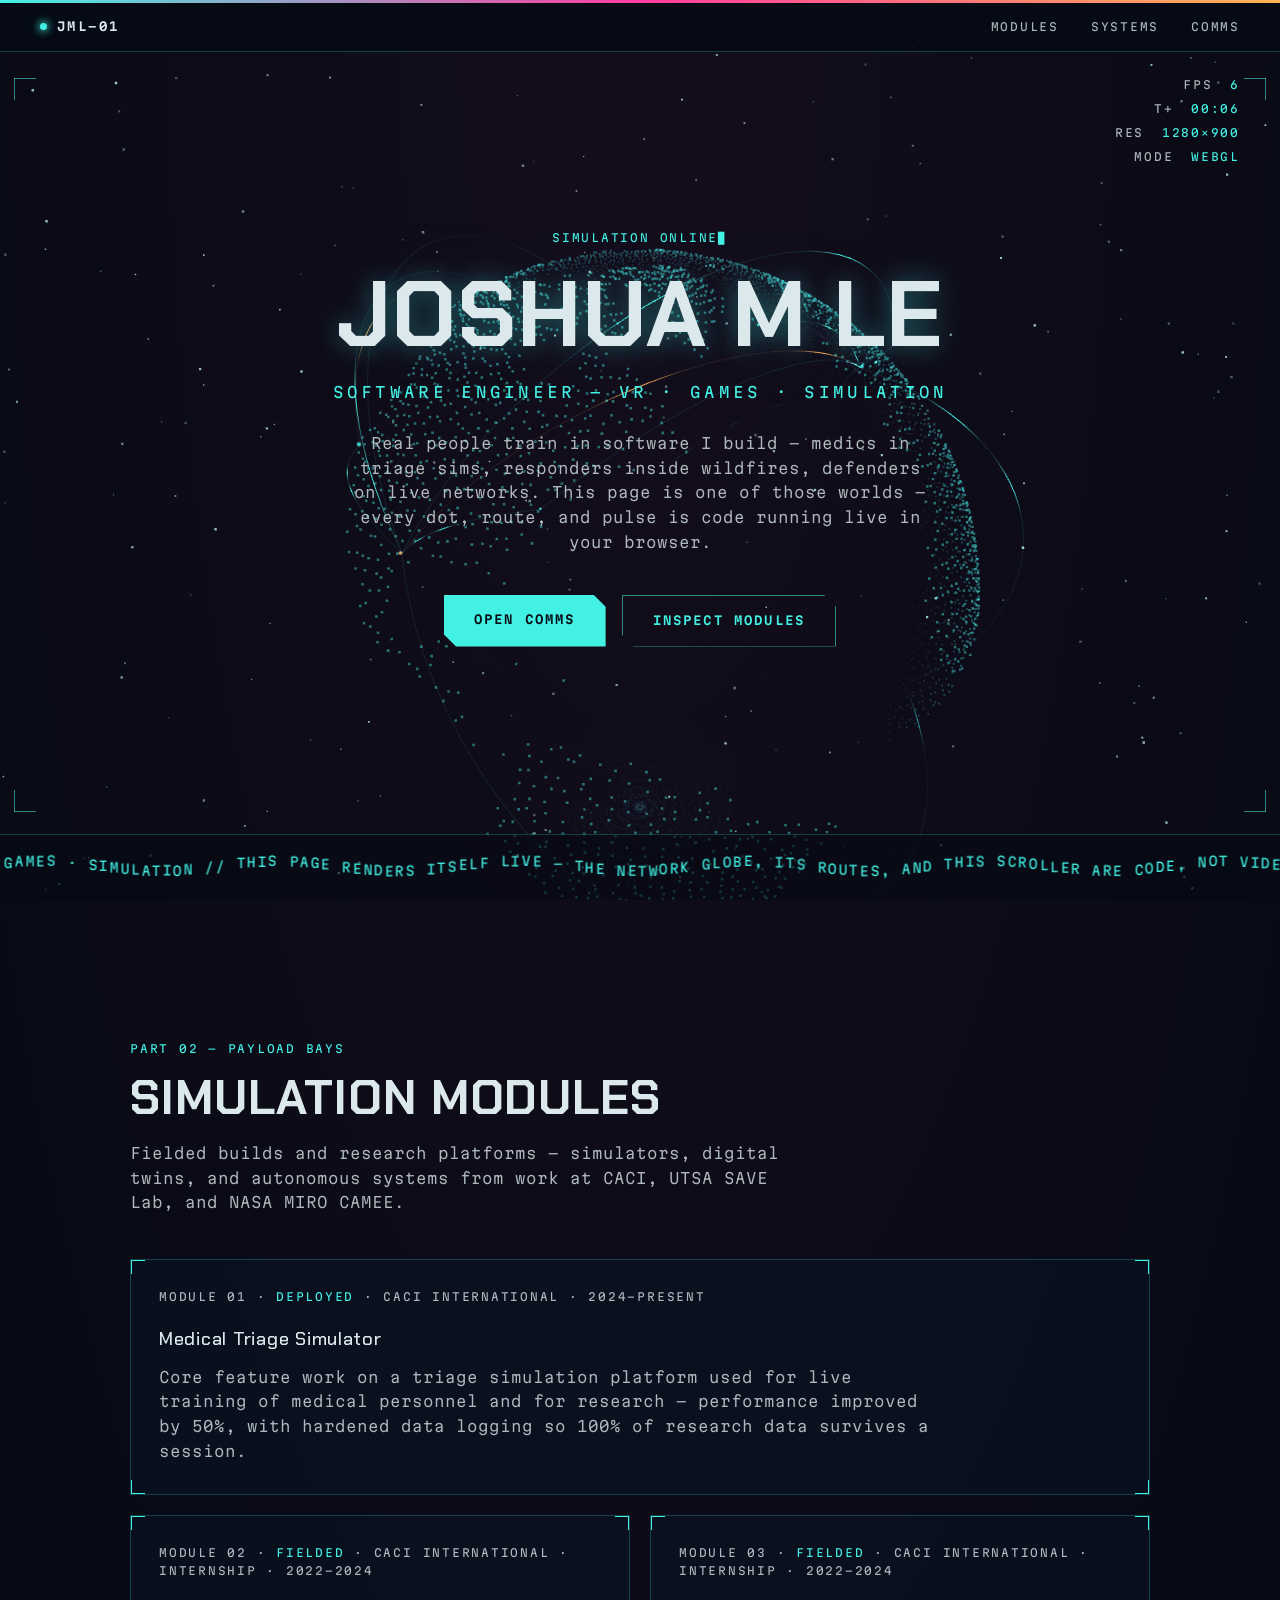
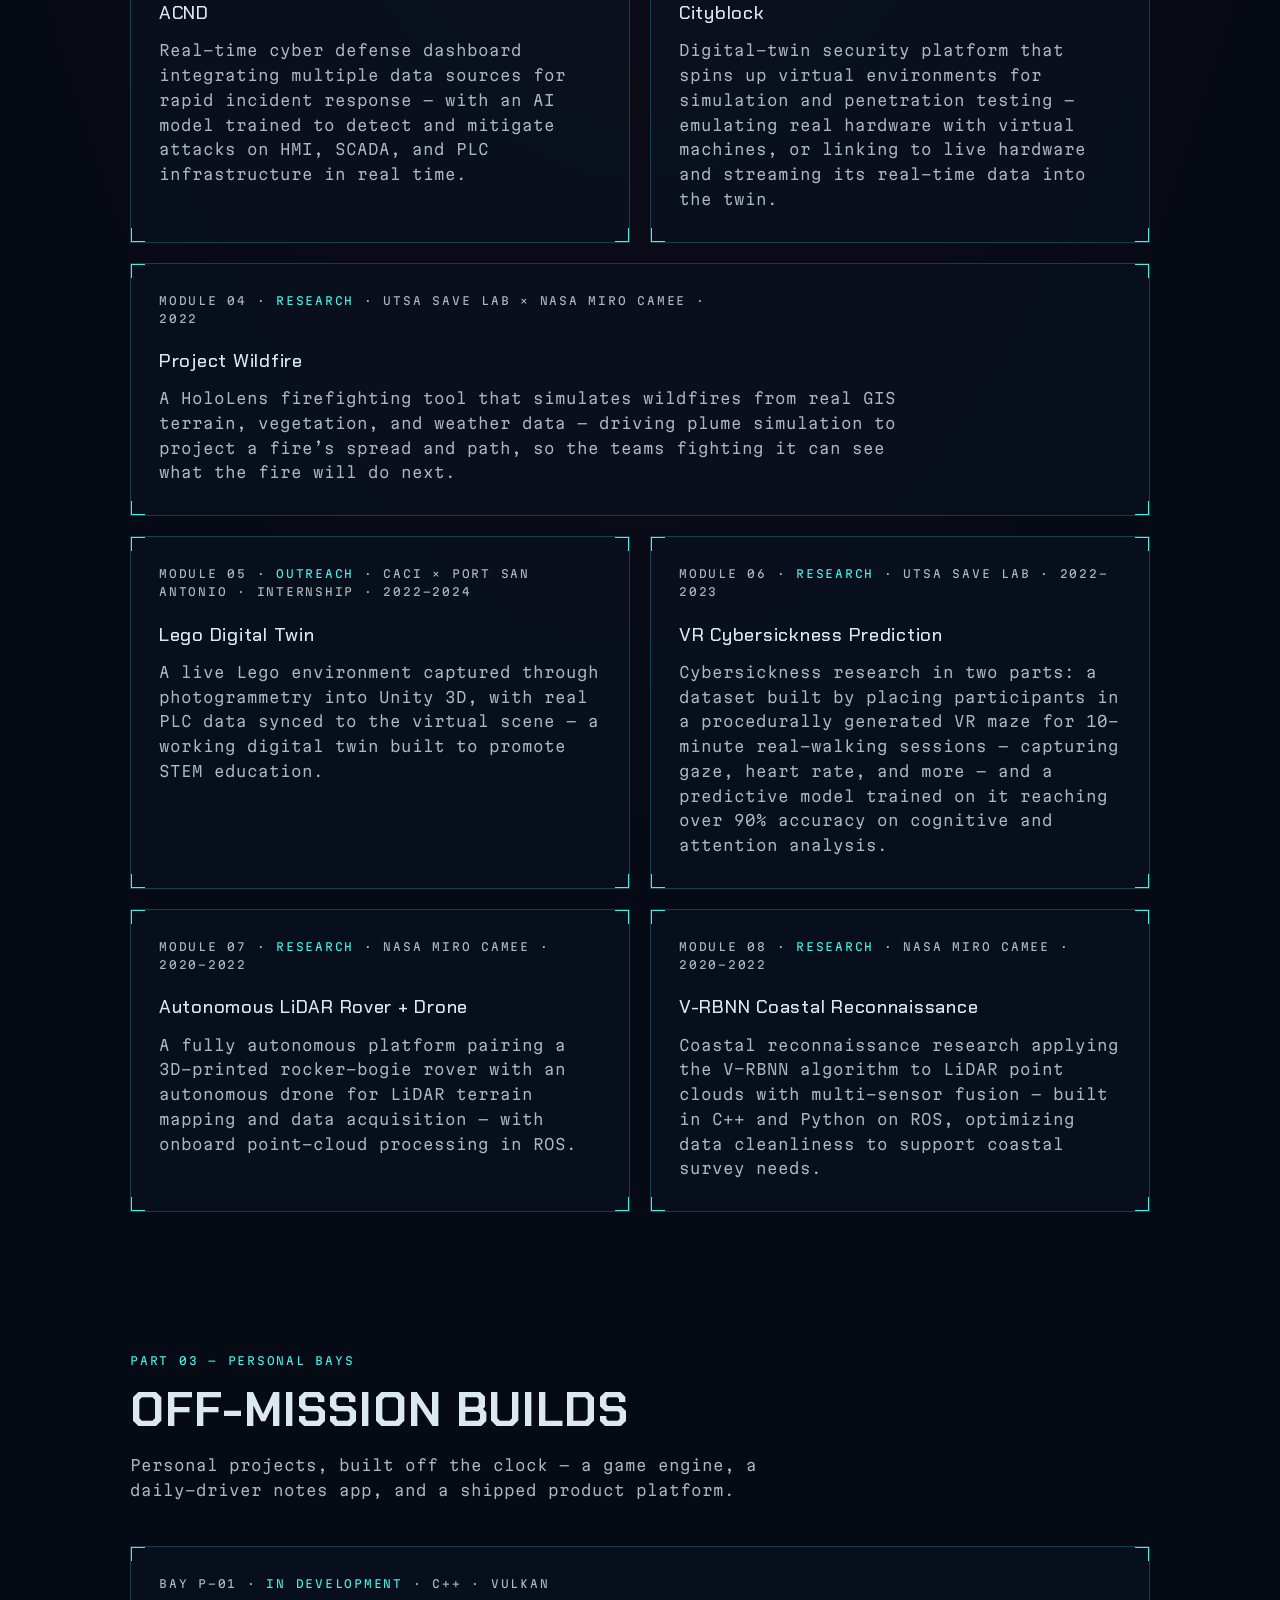
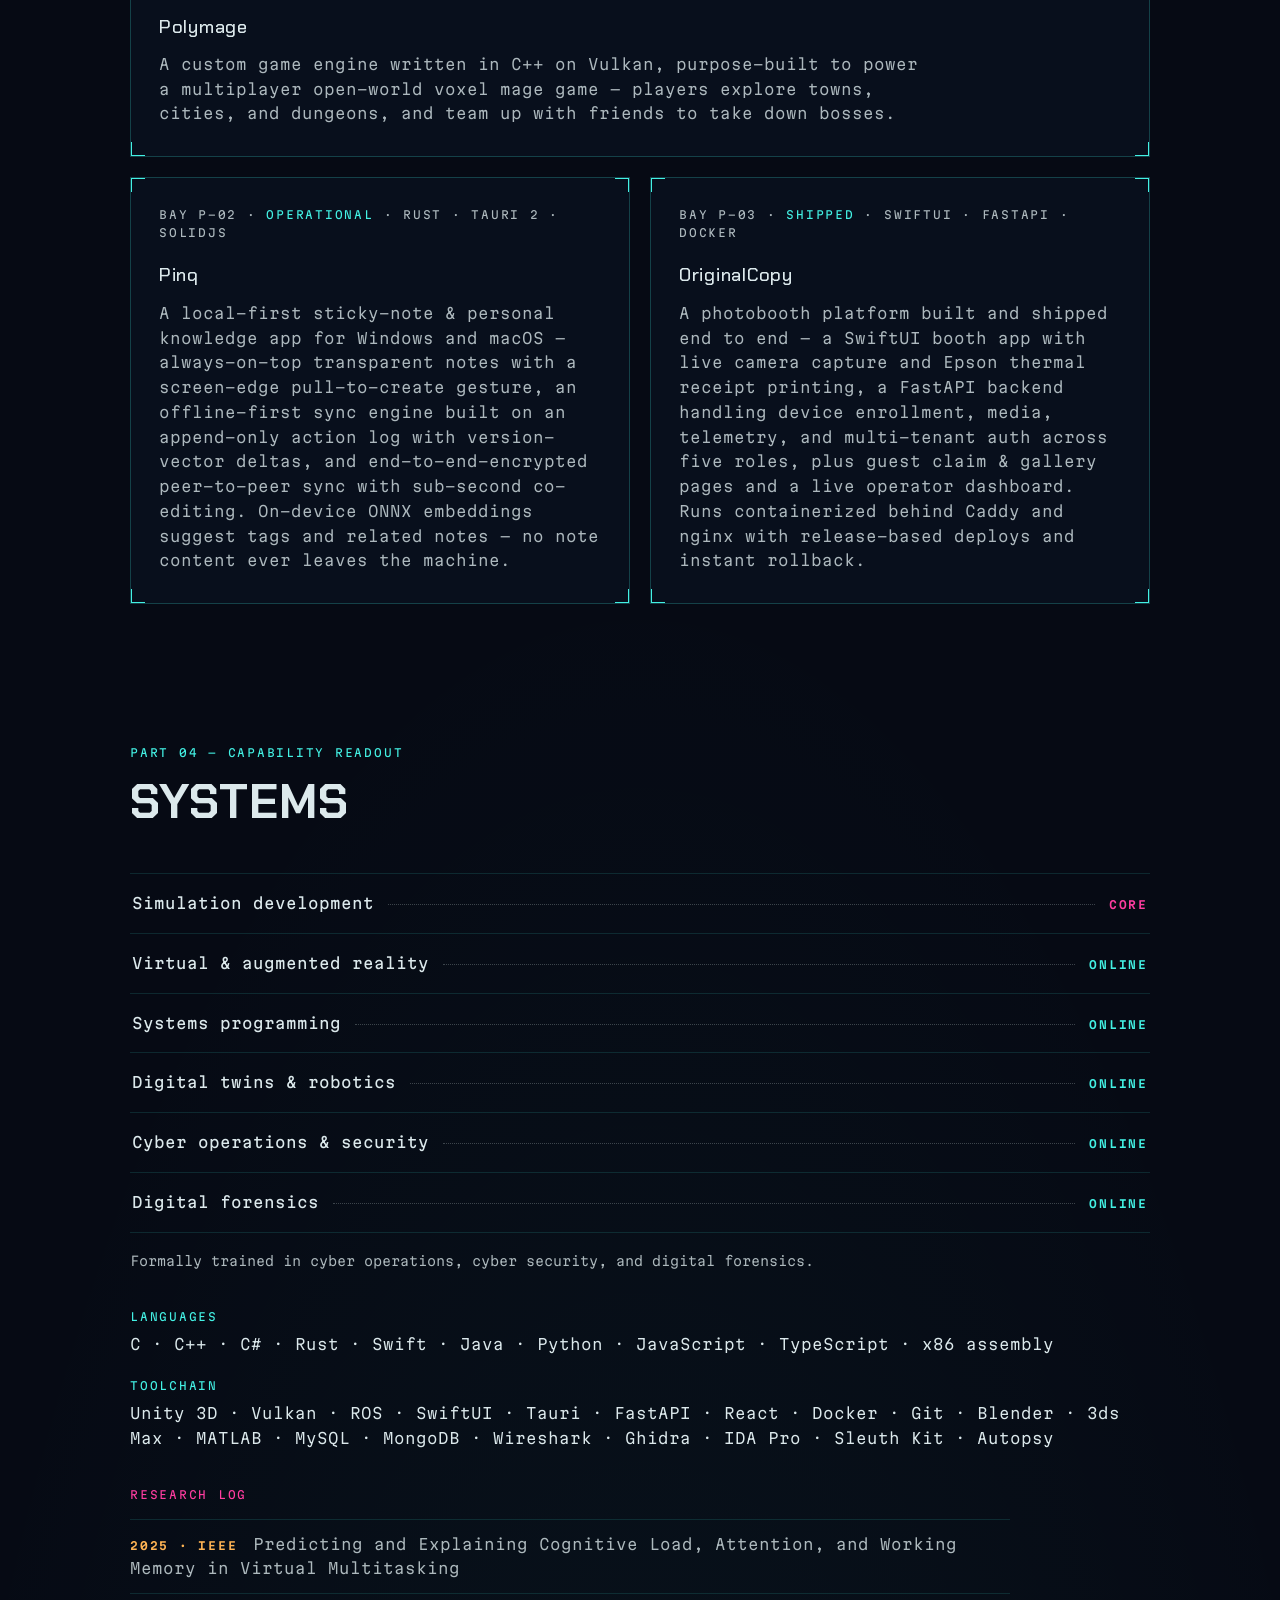
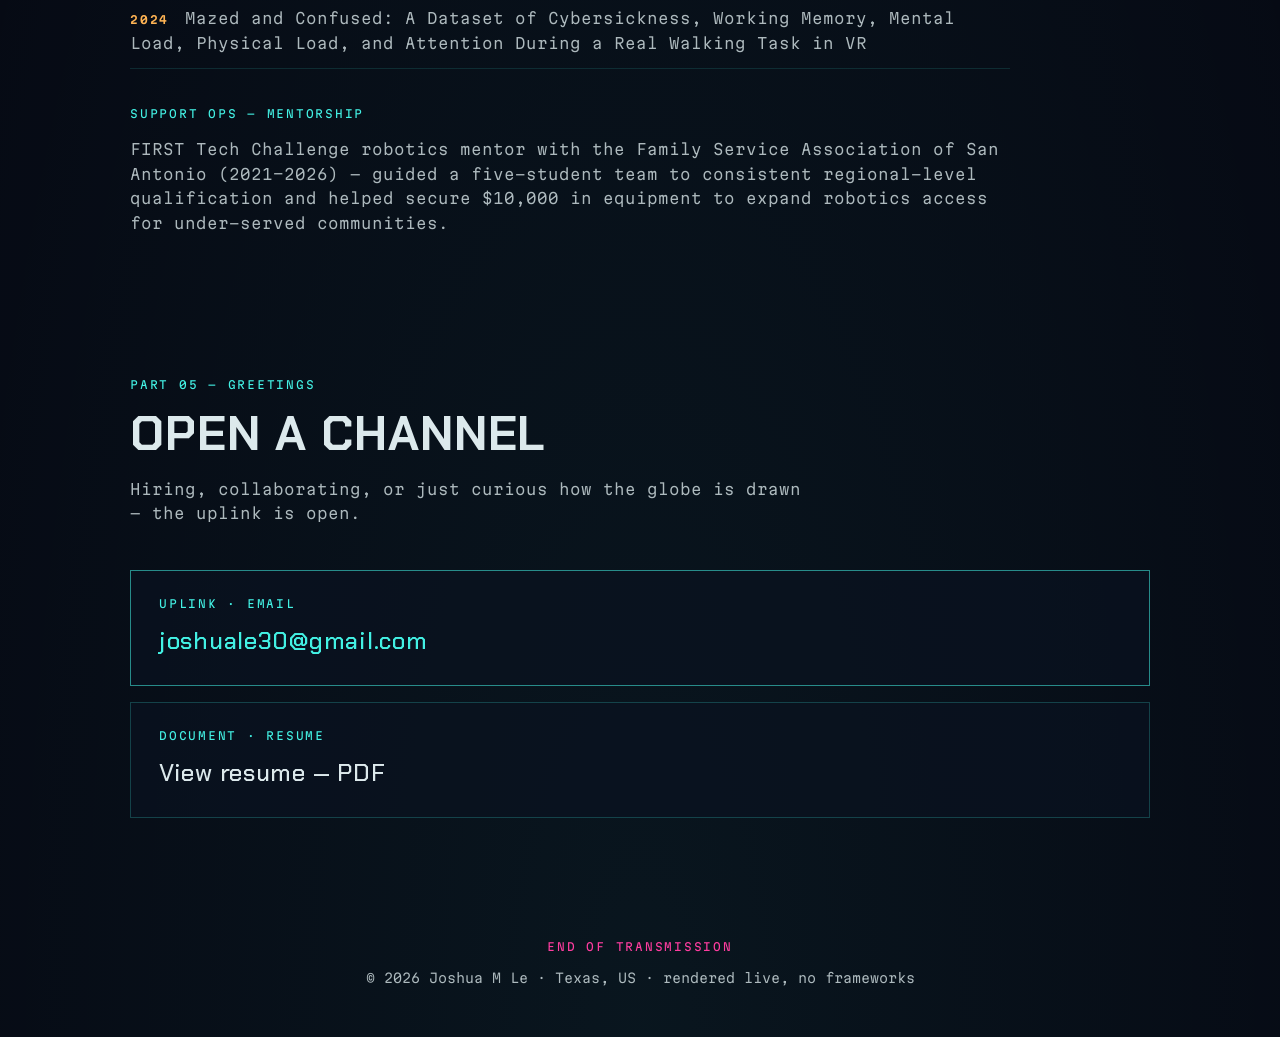
==== index.html @ d4850a6a "Swap in resume with site URL; rename to Joshua_M_Le_Resume.pdf" ====
<!doctype html>
<!--
DIRECTION CONTRACT
THESIS: The portfolio IS a running simulation — the page proves real-time skill by
generating everything live; it refuses the static hero-and-cards resume page.
OWN-WORLD: Void-navy ground lit by coolant cyan, telemetry amber, and rare signal
magenta; HUD corner brackets and hairline rules; Chakra Petch display over Martian
Mono console text; every visual rendered live in-browser.
STORY: A recruiter watches the console boot, reads name and role in seconds,
inspects module bays and system capabilities, then opens comms.
FIRST VIEWPORT: Full-bleed rotating dot-matrix Earth (real Natural Earth land
data) with animated packet routes arcing between world hubs, Texas as the amber
home node; name centered, role line beneath, OPEN COMMS primary action; live
telemetry top-right; sine-wave scroller ribbon at the bottom; SKIP visible
throughout boot.
FORM: Demoscene crack intro in a research register — grounded candidate 6, fused
with the generated-screening staging (authored, time-based, skippable); seed key
c2428c5b.
-->
<html lang="en">
<head>
<meta charset="utf-8">
<meta name="viewport" content="width=device-width, initial-scale=1">
<title>Joshua M Le — Software Engineer · VR, Games &amp; Simulation</title>
<meta name="description" content="Joshua M Le — software engineer building real-time worlds: virtual reality, games, and simulation. This page renders itself live in your browser.">
<link rel="icon" href="data:image/svg+xml,%3Csvg xmlns='http://www.w3.org/2000/svg' viewBox='0 0 32 32'%3E%3Cpath fill='none' stroke='%2343F1E4' stroke-width='3' d='M11 4H4v7M21 4h7v7M11 28H4v-7M21 28h7v-7'/%3E%3Ccircle cx='16' cy='16' r='4' fill='%2343F1E4'/%3E%3C/svg%3E">
<link rel="preconnect" href="https://fonts.googleapis.com">
<link rel="preconnect" href="https://fonts.gstatic.com" crossorigin>
<link href="https://fonts.googleapis.com/css2?family=Chakra+Petch:wght@500;700&family=Martian+Mono:wght@300;400;600&display=swap" rel="stylesheet">
<link rel="stylesheet" href="style.css?v=2">
</head>
<body>

<a class="skip-link" href="#main">Skip to content</a>

<!-- Boot overlay: shown by JS only; skippable; never traps no-JS visitors -->
<div id="boot" aria-hidden="true">
  <pre id="boot-log"></pre>
  <button id="boot-skip" type="button">SKIP ▸</button>
</div>

<!-- Live scene: decorative; all facts live in the DOM below -->
<canvas id="sim" aria-hidden="true"></canvas>

<header class="hud-bar">
  <span class="hud-id"><span class="led" aria-hidden="true"></span>JML-01</span>
  <nav aria-label="Sections">
    <a href="#modules">Modules</a>
    <a href="#systems">Systems</a>
    <a href="#comms">Comms</a>
  </nav>
</header>

<main id="main">

  <!-- ============ PART 1 · HERO ============ -->
  <section class="hero" aria-label="Introduction">
    <div class="hero-frame" aria-hidden="true"></div>
    <p class="sys-label hero-status">Simulation online<span class="cursor" aria-hidden="true">▊</span></p>
    <h1 class="hero-name">Joshua&nbsp;M&nbsp;Le</h1>
    <p class="hero-role">Software Engineer — VR · Games · Simulation</p>
    <p class="hero-pitch">Real people train in software I build — medics in triage sims, responders inside wildfires, defenders on live networks. This page is one of those worlds — every dot, route, and pulse is code running live in your browser.</p>
    <div class="hero-actions">
      <a class="btn btn-primary" href="#comms">Open comms</a>
      <a class="btn btn-ghost" href="#modules">Inspect modules</a>
    </div>

    <div class="telemetry sys-label" aria-hidden="true">
      <span>FPS <b id="t-fps">--</b></span>
      <span>T+ <b id="t-time">00:00</b></span>
      <span>RES <b id="t-res">--</b></span>
      <span>MODE <b id="t-mode">DOM</b></span>
    </div>

    <div class="scroller" aria-hidden="true">
      <div id="scroller-track" class="scroller-track">Joshua M Le // software engineer // virtual reality · games · simulation // this page renders itself live — the network globe, its routes, and this scroller are code, not video // scroll to inspect modules // boot intro is skippable — esc or skip // open comms to reach me //&nbsp;</div>
    </div>
  </section>

  <!-- ============ PART 2 · MODULES ============ -->
  <section id="modules" class="part" aria-labelledby="modules-h">
    <header class="part-head">
      <p class="sys-label">Part 02 — payload bays</p>
      <h2 id="modules-h">Simulation modules</h2>
      <p class="part-sub">Fielded builds and research platforms — simulators, digital twins, and autonomous systems from work at CACI, UTSA SAVE Lab, and NASA MIRO CAMEE.</p>
    </header>

    <div class="bay-grid">
      <article class="bay bay-wide">
        <p class="sys-label bay-state">Module 01 · <span class="live">deployed</span> · CACI International · 2024–present</p>
        <h3 class="bay-title">Medical Triage Simulator</h3>
        <p>Core feature work on a triage simulation platform used for live training of medical personnel and for research — performance improved by 50%, with hardened data logging so 100% of research data survives a session.</p>
      </article>
      <article class="bay">
        <p class="sys-label bay-state">Module 02 · <span class="live">fielded</span> · CACI International · internship · 2022–2024</p>
        <h3 class="bay-title">ACND</h3>
        <p>Real-time cyber defense dashboard integrating multiple data sources for rapid incident response — with an AI model trained to detect and mitigate attacks on HMI, SCADA, and PLC infrastructure in real time.</p>
      </article>
      <article class="bay">
        <p class="sys-label bay-state">Module 03 · <span class="live">fielded</span> · CACI International · internship · 2022–2024</p>
        <h3 class="bay-title">Cityblock</h3>
        <p>Digital-twin security platform that spins up virtual environments for simulation and penetration testing — emulating real hardware with virtual machines, or linking to live hardware and streaming its real-time data into the twin.</p>
      </article>
      <article class="bay bay-wide">
        <p class="sys-label bay-state">Module 04 · <span class="live">research</span> · UTSA SAVE Lab × NASA MIRO CAMEE · 2022</p>
        <h3 class="bay-title">Project Wildfire</h3>
        <p>A HoloLens firefighting tool that simulates wildfires from real GIS terrain, vegetation, and weather data — driving plume simulation to project a fire’s spread and path, so the teams fighting it can see what the fire will do next.</p>
      </article>
      <article class="bay">
        <p class="sys-label bay-state">Module 05 · <span class="live">outreach</span> · CACI × Port San Antonio · internship · 2022–2024</p>
        <h3 class="bay-title">Lego Digital Twin</h3>
        <p>A live Lego environment captured through photogrammetry into Unity 3D, with real PLC data synced to the virtual scene — a working digital twin built to promote STEM education.</p>
      </article>
      <article class="bay">
        <p class="sys-label bay-state">Module 06 · <span class="live">research</span> · UTSA SAVE Lab · 2022–2023</p>
        <h3 class="bay-title">VR Cybersickness Prediction</h3>
        <p>Cybersickness research in two parts: a dataset built by placing participants in a procedurally generated VR maze for 10-minute real-walking sessions — capturing gaze, heart rate, and more — and a predictive model trained on it reaching over 90% accuracy on cognitive and attention analysis.</p>
      </article>
      <article class="bay">
        <p class="sys-label bay-state">Module 07 · <span class="live">research</span> · NASA MIRO CAMEE · 2020–2022</p>
        <h3 class="bay-title">Autonomous LiDAR Rover + Drone</h3>
        <p>A fully autonomous platform pairing a 3D-printed rocker-bogie rover with an autonomous drone for LiDAR terrain mapping and data acquisition — with onboard point-cloud processing in ROS.</p>
      </article>
      <article class="bay">
        <p class="sys-label bay-state">Module 08 · <span class="live">research</span> · NASA MIRO CAMEE · 2020–2022</p>
        <h3 class="bay-title">V-RBNN Coastal Reconnaissance</h3>
        <p>Coastal reconnaissance research applying the V-RBNN algorithm to LiDAR point clouds with multi-sensor fusion — built in C++ and Python on ROS, optimizing data cleanliness to support coastal survey needs.</p>
      </article>
    </div>

  </section>


  <!-- ============ PART 3 · OFF-MISSION ============ -->
  <section id="offmission" class="part" aria-labelledby="offmission-h">
    <header class="part-head">
      <p class="sys-label">Part 03 — personal bays</p>
      <h2 id="offmission-h">Off-mission builds</h2>
      <p class="part-sub">Personal projects, built off the clock — a game engine, a daily-driver notes app, and a shipped product platform.</p>
    </header>

    <div class="bay-grid">
      <article class="bay bay-wide">
        <p class="sys-label bay-state">Bay P-01 · <span class="live">in development</span> · C++ · Vulkan</p>
        <h3 class="bay-title">Polymage</h3>
        <p>A custom game engine written in C++ on Vulkan, purpose-built to power a multiplayer open-world voxel mage game — players explore towns, cities, and dungeons, and team up with friends to take down bosses.</p>
      </article>
      <article class="bay">
        <p class="sys-label bay-state">Bay P-02 · <span class="live">operational</span> · Rust · Tauri 2 · SolidJS</p>
        <h3 class="bay-title">Pinq</h3>
        <p>A local-first sticky-note &amp; personal knowledge app for Windows and macOS — always-on-top transparent notes with a screen-edge pull-to-create gesture, an offline-first sync engine built on an append-only action log with version-vector deltas, and end-to-end-encrypted peer-to-peer sync with sub-second co-editing. On-device ONNX embeddings suggest tags and related notes — no note content ever leaves the machine.</p>
      </article>
      <article class="bay">
        <p class="sys-label bay-state">Bay P-03 · <span class="live">shipped</span> · SwiftUI · FastAPI · Docker</p>
        <h3 class="bay-title">OriginalCopy</h3>
        <p>A photobooth platform built and shipped end to end — a SwiftUI booth app with live camera capture and Epson thermal receipt printing, a FastAPI backend handling device enrollment, media, telemetry, and multi-tenant auth across five roles, plus guest claim &amp; gallery pages and a live operator dashboard. Runs containerized behind Caddy and nginx with release-based deploys and instant rollback.</p>
      </article>
    </div>
  </section>

  <!-- ============ PART 4 · SYSTEMS ============ -->
  <section id="systems" class="part" aria-labelledby="systems-h">
    <header class="part-head">
      <p class="sys-label">Part 04 — capability readout</p>
      <h2 id="systems-h">Systems</h2>
    </header>

    <ul class="sys-list">
      <li><span class="sys-name">Simulation development</span><span class="sys-dots" aria-hidden="true"></span><span class="sys-state core">core</span></li>
      <li><span class="sys-name">Virtual &amp; augmented reality</span><span class="sys-dots" aria-hidden="true"></span><span class="sys-state online">online</span></li>
      <li><span class="sys-name">Systems programming</span><span class="sys-dots" aria-hidden="true"></span><span class="sys-state online">online</span></li>
      <li><span class="sys-name">Digital twins &amp; robotics</span><span class="sys-dots" aria-hidden="true"></span><span class="sys-state online">online</span></li>
      <li><span class="sys-name">Cyber operations &amp; security</span><span class="sys-dots" aria-hidden="true"></span><span class="sys-state online">online</span></li>
      <li><span class="sys-name">Digital forensics</span><span class="sys-dots" aria-hidden="true"></span><span class="sys-state online">online</span></li>
    </ul>
    <p class="fine">Formally trained in cyber operations, cyber security, and digital forensics.</p>

    <div class="manifest">
      <div class="manifest-row">
        <span class="sys-label">Languages</span>
        <p>C · C++ · C# · Rust · Swift · Java · Python · JavaScript · TypeScript · x86 assembly</p>
      </div>
      <div class="manifest-row">
        <span class="sys-label">Toolchain</span>
        <p>Unity 3D · Vulkan · ROS · SwiftUI · Tauri · FastAPI · React · Docker · Git · Blender · 3ds Max · MATLAB · MySQL · MongoDB · Wireshark · Ghidra · IDA Pro · Sleuth Kit · Autopsy</p>
      </div>
    </div>

    <div class="research">
      <p class="sys-label">Research log</p>
      <ul class="pub-list">
        <li><span class="pub-year">2025 · IEEE</span>Predicting and Explaining Cognitive Load, Attention, and Working Memory in Virtual Multitasking</li>
        <li><span class="pub-year">2024</span>Mazed and Confused: A Dataset of Cybersickness, Working Memory, Mental Load, Physical Load, and Attention During a Real Walking Task in VR</li>
      </ul>
    </div>

    <div class="research aux">
      <p class="sys-label">Support ops — mentorship</p>
      <p class="aux-body">FIRST Tech Challenge robotics mentor with the Family Service Association of San Antonio (2021–2026) — guided a five-student team to consistent regional-level qualification and helped secure $10,000 in equipment to expand robotics access for under-served communities.</p>
    </div>
  </section>

  <!-- ============ PART 5 · COMMS ============ -->
  <section id="comms" class="part" aria-labelledby="comms-h">
    <header class="part-head">
      <p class="sys-label">Part 05 — greetings</p>
      <h2 id="comms-h">Open a channel</h2>
      <p class="part-sub">Hiring, collaborating, or just curious how the globe is drawn — the uplink is open.</p>
    </header>

    <ul class="comms-list">
      <li>
        <a class="comm comm-primary" href="mailto:joshuale30@gmail.com">
          <span class="sys-label">Uplink · email</span>
          <span class="comm-value">joshuale30@gmail.com</span>
        </a>
      </li>
      <li>
        <a class="comm" href="Joshua_M_Le_Resume.pdf">
          <span class="sys-label">Document · resume</span>
          <span class="comm-value">View resume — PDF</span>
        </a>
      </li>
    </ul>
  </section>

  <footer class="close">
    <p class="sys-label">End of transmission</p>
    <p>© 2026 Joshua M Le · Texas, US · rendered live, no frameworks</p>
  </footer>

</main>

<script src="main.js?v=3" defer></script>
</body>
</html>
---- style.css ----
/* ============================================================
   Joshua M Le — Simulation Console
   Tokens
   ============================================================ */
:root {
  --void: #060a14;
  --void-panel: rgba(10, 18, 32, 0.72);
  --cyan: #43f1e4;
  --cyan-dim: rgba(67, 241, 228, 0.55);
  --cyan-line: rgba(67, 241, 228, 0.22);
  --amber: #ffb454;
  --magenta: #ff3da0;
  --ink: #dce9ec;
  --ink-dim: rgba(220, 233, 236, 0.78);
  --display: "Chakra Petch", system-ui, sans-serif;
  --mono: "Martian Mono", ui-monospace, "SF Mono", Menlo, monospace;
  --space: 8px;
  --bracket: 14px;
}

* { margin: 0; padding: 0; box-sizing: border-box; }

html {
  scroll-behavior: smooth;
  scroll-padding-top: 72px;
}

body {
  background:
    radial-gradient(120% 80% at 50% 0%, rgba(255, 61, 160, 0.06), transparent 55%),
    radial-gradient(100% 60% at 50% 100%, rgba(67, 241, 228, 0.05), transparent 60%),
    var(--void);
  color: var(--ink);
  font-family: var(--mono);
  font-weight: 300;
  font-size: 15px;
  line-height: 1.65;
  overflow-x: hidden;
}

::selection { background: var(--cyan); color: var(--void); }

a { color: var(--cyan); text-decoration: none; }
a:hover { text-decoration: underline; text-underline-offset: 3px; }

:focus-visible {
  outline: 2px solid var(--cyan);
  outline-offset: 3px;
}

.skip-link {
  position: absolute;
  left: -9999px;
  top: 0;
  z-index: 100;
  background: var(--cyan);
  color: var(--void);
  padding: 8px 16px;
  font-family: var(--mono);
}
.skip-link:focus { left: 0; }

/* ============================================================
   System label voice
   ============================================================ */
.sys-label {
  font-family: var(--mono);
  font-weight: 400;
  font-size: 11px;
  letter-spacing: 0.16em;
  text-transform: uppercase;
  color: var(--cyan);
}

.pending { color: var(--amber); }

/* ============================================================
   Boot overlay
   ============================================================ */
#boot {
  display: none;
  position: fixed;
  inset: 0;
  z-index: 50;
  background: var(--void);
  padding: clamp(24px, 6vw, 72px);
}
#boot.active { display: block; }
#boot.done { display: none; }

#boot-log {
  font-family: var(--mono);
  font-weight: 400;
  font-size: clamp(11px, 1.6vw, 13px);
  line-height: 1.9;
  color: var(--cyan);
  white-space: pre-wrap;
  text-shadow: 0 0 12px rgba(67, 241, 228, 0.35);
}

#boot-skip {
  position: fixed;
  right: clamp(16px, 4vw, 48px);
  bottom: clamp(16px, 4vw, 48px);
  background: none;
  border: 1px solid var(--cyan-line);
  color: var(--cyan);
  font-family: var(--mono);
  font-size: 11px;
  letter-spacing: 0.16em;
  padding: 10px 18px;
  cursor: pointer;
}
#boot-skip:hover { border-color: var(--cyan); background: rgba(67, 241, 228, 0.08); }

/* ============================================================
   Live scene canvas
   ============================================================ */
#sim {
  position: fixed;
  inset: 0;
  width: 100%;
  height: 100%;
  z-index: -1;
}

/* ============================================================
   HUD bar
   ============================================================ */
/* Raster-spectrum signature band — the one inherited demoscene artifact */
body::before {
  content: "";
  position: fixed;
  top: 0;
  left: 0;
  right: 0;
  height: 3px;
  z-index: 30;
  background: linear-gradient(90deg, var(--cyan), var(--magenta) 50%, var(--amber));
}

.hud-bar {
  position: fixed;
  top: 3px;
  left: 0;
  right: 0;
  z-index: 20;
  display: flex;
  align-items: center;
  justify-content: space-between;
  padding: 14px clamp(16px, 4vw, 40px);
  border-bottom: 1px solid var(--cyan-line);
  background: rgba(6, 10, 20, 0.82);
  backdrop-filter: blur(8px);
  -webkit-backdrop-filter: blur(8px);
}

.hud-id {
  font-family: var(--mono);
  font-weight: 600;
  font-size: 12px;
  letter-spacing: 0.2em;
  color: var(--ink);
  display: inline-flex;
  align-items: center;
  gap: 10px;
}

.led {
  width: 7px;
  height: 7px;
  background: var(--cyan);
  border-radius: 50%;
  box-shadow: 0 0 8px 1px var(--cyan);
  animation: led-pulse 2.4s ease-in-out infinite;
}
@keyframes led-pulse { 50% { opacity: 0.35; } }

.hud-bar nav { display: flex; gap: clamp(14px, 3vw, 32px); }
.hud-bar nav a {
  font-family: var(--mono);
  font-weight: 400;
  font-size: 11px;
  letter-spacing: 0.16em;
  text-transform: uppercase;
  color: var(--ink-dim);
}
.hud-bar nav a:hover { color: var(--cyan); text-decoration: none; }

/* ============================================================
   Hero
   ============================================================ */
.hero {
  min-height: 100svh;
  display: flex;
  flex-direction: column;
  justify-content: center;
  align-items: center;
  text-align: center;
  padding: 96px 20px 120px;
  position: relative;
}

/* HUD corner brackets framing the first viewport */
.hero-frame {
  position: absolute;
  inset: 78px 14px 88px;
  pointer-events: none;
  background-image:
    linear-gradient(var(--cyan-dim) 0 0), linear-gradient(var(--cyan-dim) 0 0),
    linear-gradient(var(--cyan-dim) 0 0), linear-gradient(var(--cyan-dim) 0 0),
    linear-gradient(var(--cyan-dim) 0 0), linear-gradient(var(--cyan-dim) 0 0),
    linear-gradient(var(--cyan-dim) 0 0), linear-gradient(var(--cyan-dim) 0 0);
  background-repeat: no-repeat;
  background-size:
    22px 1px, 1px 22px, 22px 1px, 1px 22px,
    22px 1px, 1px 22px, 22px 1px, 1px 22px;
  background-position:
    top left, top left, top right, top right,
    bottom left, bottom left, bottom right, bottom right;
}

.hero-status { margin-bottom: 20px; }
.cursor { animation: blink 1.1s steps(1) infinite; }
@keyframes blink { 50% { opacity: 0; } }

.hero-name {
  font-family: var(--display);
  font-weight: 700;
  font-size: clamp(2.6rem, 9vw, 5.8rem);
  line-height: 1.02;
  letter-spacing: 0.01em;
  text-transform: uppercase;
  color: var(--ink);
  text-shadow:
    0 0 24px rgba(67, 241, 228, 0.35),
    0 0 80px rgba(67, 241, 228, 0.15);
}

.hero-role {
  margin-top: 18px;
  font-family: var(--mono);
  font-weight: 400;
  font-size: clamp(12px, 2vw, 15px);
  letter-spacing: 0.22em;
  text-transform: uppercase;
  color: var(--cyan);
}

.hero-pitch {
  margin-top: 26px;
  max-width: 52ch;
  color: var(--ink-dim);
}

.hero-actions {
  margin-top: 40px;
  display: flex;
  gap: 16px;
  flex-wrap: wrap;
  justify-content: center;
}

/* Buttons — machined, notched corner */
.btn {
  font-family: var(--mono);
  font-weight: 600;
  font-size: 12px;
  letter-spacing: 0.18em;
  text-transform: uppercase;
  padding: 15px 30px;
  clip-path: polygon(0 0, calc(100% - 12px) 0, 100% 12px, 100% 100%, 12px 100%, 0 calc(100% - 12px));
  transition: background 0.2s, color 0.2s, box-shadow 0.2s;
}
.btn:hover { text-decoration: none; }

.btn-primary {
  background: var(--cyan);
  color: var(--void);
}
.btn-primary:hover {
  background: #7cf7ee;
  box-shadow: 0 0 32px rgba(67, 241, 228, 0.45);
}

.btn-ghost {
  color: var(--cyan);
  border: 1px solid var(--cyan-dim);
}
.btn-ghost:hover { background: rgba(67, 241, 228, 0.1); }

/* Telemetry */
.telemetry {
  position: absolute;
  top: 76px;
  right: clamp(16px, 4vw, 40px);
  display: flex;
  flex-direction: column;
  gap: 6px;
  text-align: right;
  color: var(--ink-dim);
}
.telemetry b { color: var(--cyan); font-weight: 400; margin-left: 8px; }

/* Scroller ribbon */
.scroller {
  position: absolute;
  left: 0;
  right: 0;
  bottom: 0;
  border-top: 1px solid var(--cyan-line);
  padding: 18px 0 22px;
  overflow: hidden;
  white-space: nowrap;
  background: rgba(6, 10, 20, 0.6);
}
.scroller-track {
  display: inline-block;
  font-family: var(--mono);
  font-weight: 400;
  font-size: 13px;
  letter-spacing: 0.12em;
  text-transform: uppercase;
  color: var(--cyan);
  will-change: transform;
}
.scroller-track span { display: inline-block; will-change: transform; }

/* ============================================================
   Parts (sections)
   ============================================================ */
.part {
  max-width: 1100px;
  margin: 0 auto;
  padding: clamp(88px, 12vw, 140px) clamp(20px, 5vw, 40px) 0;
}

.part-head { margin-bottom: 44px; }
.part-head .sys-label { margin-bottom: 14px; display: block; }

.part h2 {
  font-family: var(--display);
  font-weight: 700;
  font-size: clamp(1.8rem, 4.5vw, 3rem);
  text-transform: uppercase;
  letter-spacing: 0.02em;
  line-height: 1.1;
}

.part-sub {
  margin-top: 16px;
  max-width: 62ch;
  color: var(--ink-dim);
}

/* ============================================================
   Module bays
   ============================================================ */
.bay-grid {
  display: grid;
  grid-template-columns: 1fr 1fr;
  gap: 20px;
}
.bay-wide { grid-column: 1 / -1; }

.bay {
  position: relative;
  background: var(--void-panel);
  border: 1px solid var(--cyan-line);
  padding: 28px 28px 30px;
  overflow: hidden;
  /* HUD corner brackets */
  background-image:
    linear-gradient(var(--cyan) 0 0), linear-gradient(var(--cyan) 0 0),
    linear-gradient(var(--cyan) 0 0), linear-gradient(var(--cyan) 0 0),
    linear-gradient(var(--cyan) 0 0), linear-gradient(var(--cyan) 0 0),
    linear-gradient(var(--cyan) 0 0), linear-gradient(var(--cyan) 0 0);
  background-repeat: no-repeat;
  background-size: var(--bracket) 1px, 1px var(--bracket);
  background-position:
    top left, top left,
    top right, top right,
    bottom left, bottom left,
    bottom right, bottom right;
}
.bay { background-size: var(--bracket) 1px, 1px var(--bracket), var(--bracket) 1px, 1px var(--bracket), var(--bracket) 1px, 1px var(--bracket), var(--bracket) 1px, 1px var(--bracket); }

.bay-state { margin-bottom: 18px; }
.live { color: var(--cyan); }

/* Pending bays — compact reserved slots for incoming personal builds */
.bay-grid-pending {
  grid-template-columns: repeat(3, 1fr);
  margin-top: 20px;
}
.bay-grid-pending.two { grid-template-columns: repeat(2, 1fr); }
.bay-pending { padding: 20px 22px; }
.bay-pending .bay-state { margin-bottom: 12px; }
.bay-pending .bay-title { margin-bottom: 0; font-size: 1.15rem; }

.bay-scan {
  position: absolute;
  inset: 0;
  pointer-events: none;
  background: linear-gradient(180deg, transparent 0%, rgba(255, 180, 84, 0.07) 48%, rgba(255, 180, 84, 0.14) 50%, rgba(255, 180, 84, 0.07) 52%, transparent 100%);
  background-size: 100% 260%;
  animation: bay-scan 5.5s linear infinite;
}
@keyframes bay-scan {
  from { background-position: 0 -130%; }
  to   { background-position: 0 130%; }
}

.bay-title {
  font-family: var(--display);
  font-weight: 500;
  font-size: 1.15rem;
  letter-spacing: 0.04em;
  color: var(--ink);
  margin-bottom: 10px;
}
.bay-pending .bay-title { color: var(--amber); }

.bay p { color: var(--ink-dim); max-width: 70ch; }

/* ============================================================
   Systems readout
   ============================================================ */
.sys-list { list-style: none; }
.sys-list li {
  display: flex;
  align-items: baseline;
  gap: 14px;
  padding: 17px 2px;
  border-bottom: 1px solid rgba(67, 241, 228, 0.13);
}
.sys-list li:first-child { border-top: 1px solid rgba(67, 241, 228, 0.13); }

.sys-name {
  font-family: var(--mono);
  font-weight: 400;
  font-size: 15px;
  color: var(--ink);
  white-space: nowrap;
}

.sys-dots {
  flex: 1;
  border-bottom: 1px dotted rgba(220, 233, 236, 0.25);
  transform: translateY(-4px);
}

.sys-state {
  font-family: var(--mono);
  font-weight: 600;
  font-size: 11px;
  letter-spacing: 0.16em;
  text-transform: uppercase;
  white-space: nowrap;
}
.sys-state.online { color: var(--cyan); }
.sys-state.core { color: var(--magenta); }
.sys-state.pending { color: var(--amber); }

.fine {
  margin-top: 18px;
  font-size: 13px;
  color: var(--ink-dim);
}

/* Manifest — the readout of languages and tools */
.manifest {
  margin-top: 36px;
  display: grid;
  gap: 20px;
}
.manifest-row .sys-label { display: block; margin-bottom: 6px; }
.manifest-row p { color: var(--ink); max-width: none; }

/* Research log */
.research { margin-top: 36px; }
.research > .sys-label { display: block; margin-bottom: 14px; color: var(--magenta); }
.pub-list { list-style: none; }
.pub-list li {
  padding: 12px 0;
  border-top: 1px solid rgba(67, 241, 228, 0.13);
  color: var(--ink-dim);
  max-width: 80ch;
}
.pub-list li:last-child { border-bottom: 1px solid rgba(67, 241, 228, 0.13); }
.aux > .sys-label { color: var(--cyan); }
.aux-body { color: var(--ink-dim); max-width: 80ch; }

.pub-year {
  font-family: var(--mono);
  font-weight: 600;
  font-size: 11px;
  letter-spacing: 0.16em;
  color: var(--amber);
  margin-right: 16px;
}

/* ============================================================
   Comms
   ============================================================ */
.comms-list {
  list-style: none;
  display: grid;
  gap: 16px;
}

.comm {
  display: block;
  padding: 24px 28px;
  border: 1px solid var(--cyan-line);
  background: var(--void-panel);
  transition: border-color 0.2s, background 0.2s, box-shadow 0.2s;
}
.comm .sys-label { display: block; margin-bottom: 8px; }

.comm-value {
  font-family: var(--display);
  font-weight: 500;
  font-size: clamp(1.15rem, 3vw, 1.5rem);
  letter-spacing: 0.03em;
  color: var(--ink);
  word-break: break-all;
}

a.comm:hover {
  text-decoration: none;
  border-color: var(--cyan);
  background: rgba(67, 241, 228, 0.07);
  box-shadow: 0 0 40px rgba(67, 241, 228, 0.12);
}

.comm-primary { border-color: var(--cyan-dim); }
.comm-primary .comm-value { color: var(--cyan); }

.comm-offline { opacity: 0.75; }

/* ============================================================
   Close
   ============================================================ */
.close {
  max-width: 1100px;
  margin: 0 auto;
  padding: clamp(80px, 10vw, 120px) clamp(20px, 5vw, 40px) 48px;
  text-align: center;
}
.close .sys-label { display: block; margin-bottom: 12px; color: var(--magenta); }
.close p:last-child { color: var(--ink-dim); font-size: 13px; }

/* ============================================================
   Responsive
   ============================================================ */
@media (max-width: 720px) {
  .bay-grid, .bay-grid-pending { grid-template-columns: 1fr; }
  .telemetry {
    top: 68px;
    left: 16px;
    right: 16px;
    flex-direction: row;
    justify-content: center;
    gap: 16px;
    font-size: 11px;
  }
  .telemetry b { margin-left: 5px; }
  .hero { padding-bottom: 100px; }
  .sys-list li { flex-wrap: wrap; row-gap: 4px; }
  .sys-dots { display: none; }
  .sys-state { margin-left: auto; }
}

/* ============================================================
   Reduced motion
   ============================================================ */
@media (prefers-reduced-motion: reduce) {
  html { scroll-behavior: auto; }
  .led, .cursor, .bay-scan { animation: none; }
  .scroller-track { transform: none !important; }
}
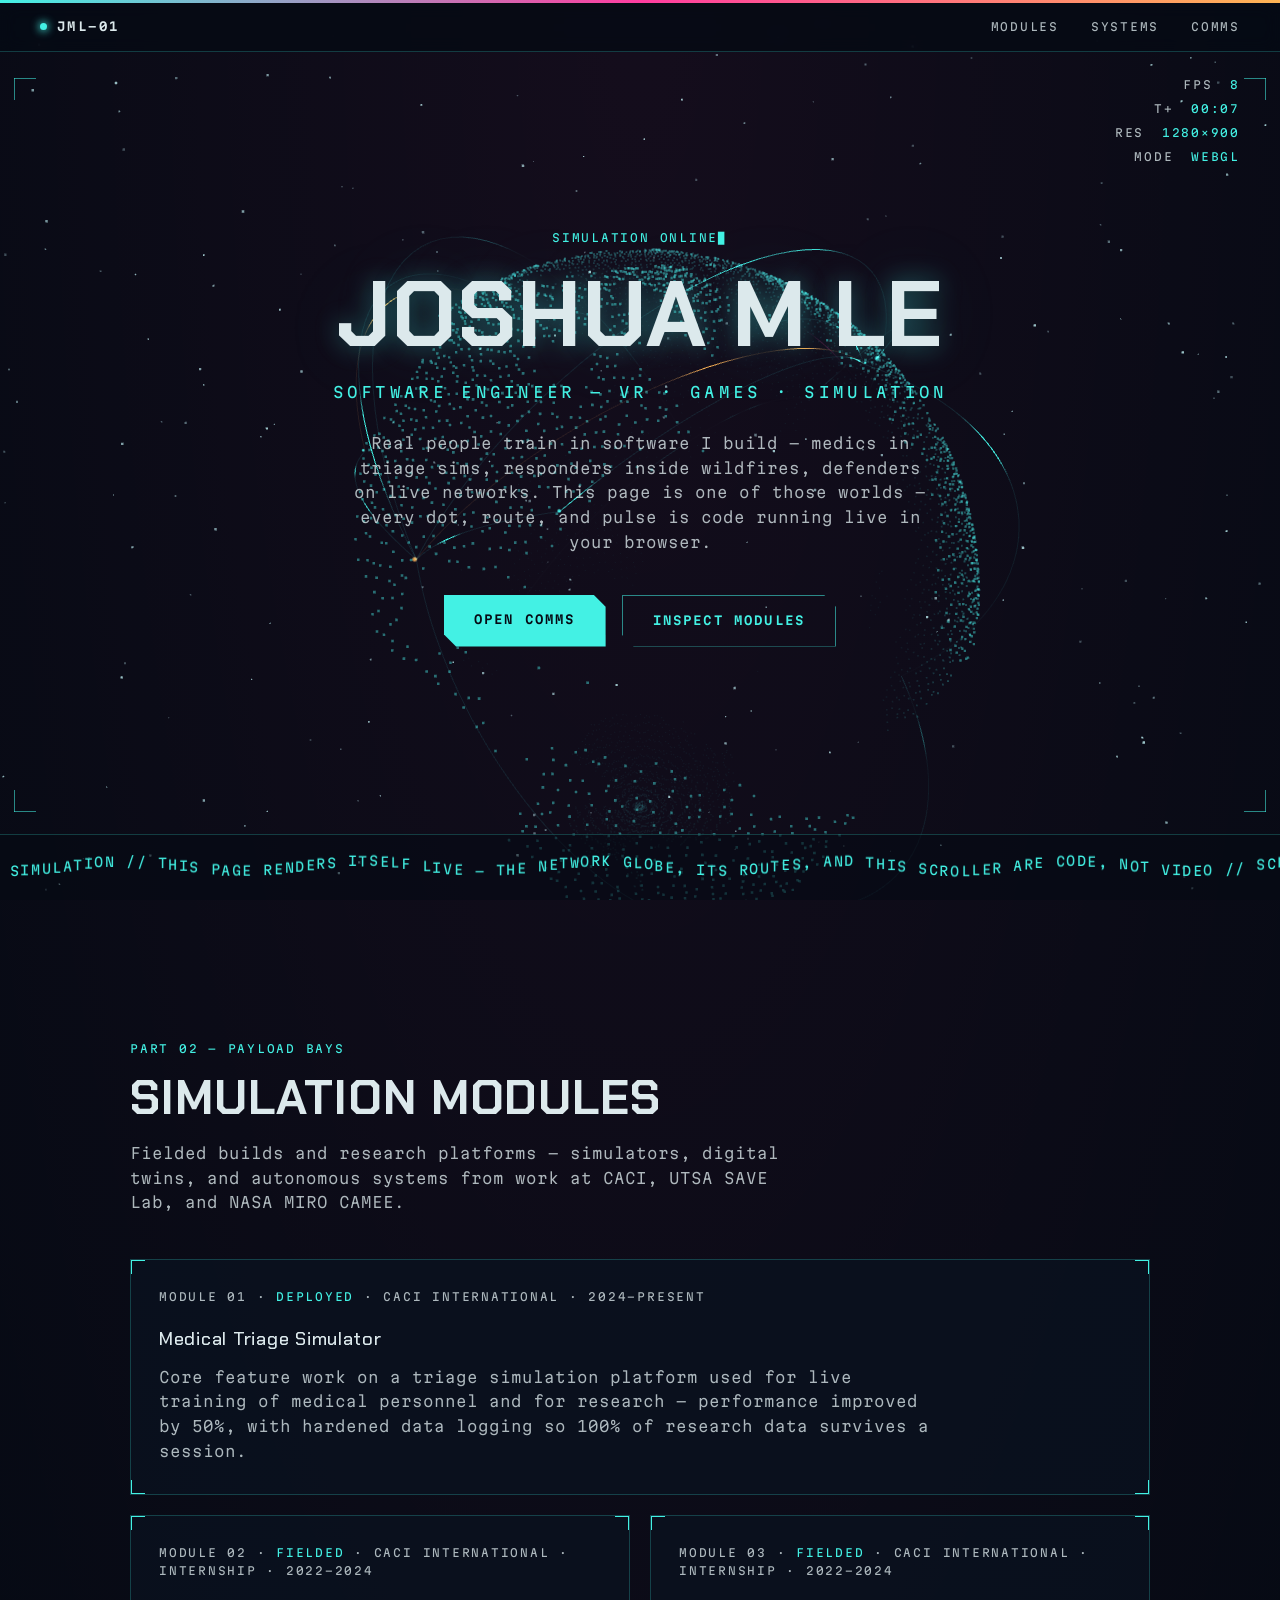
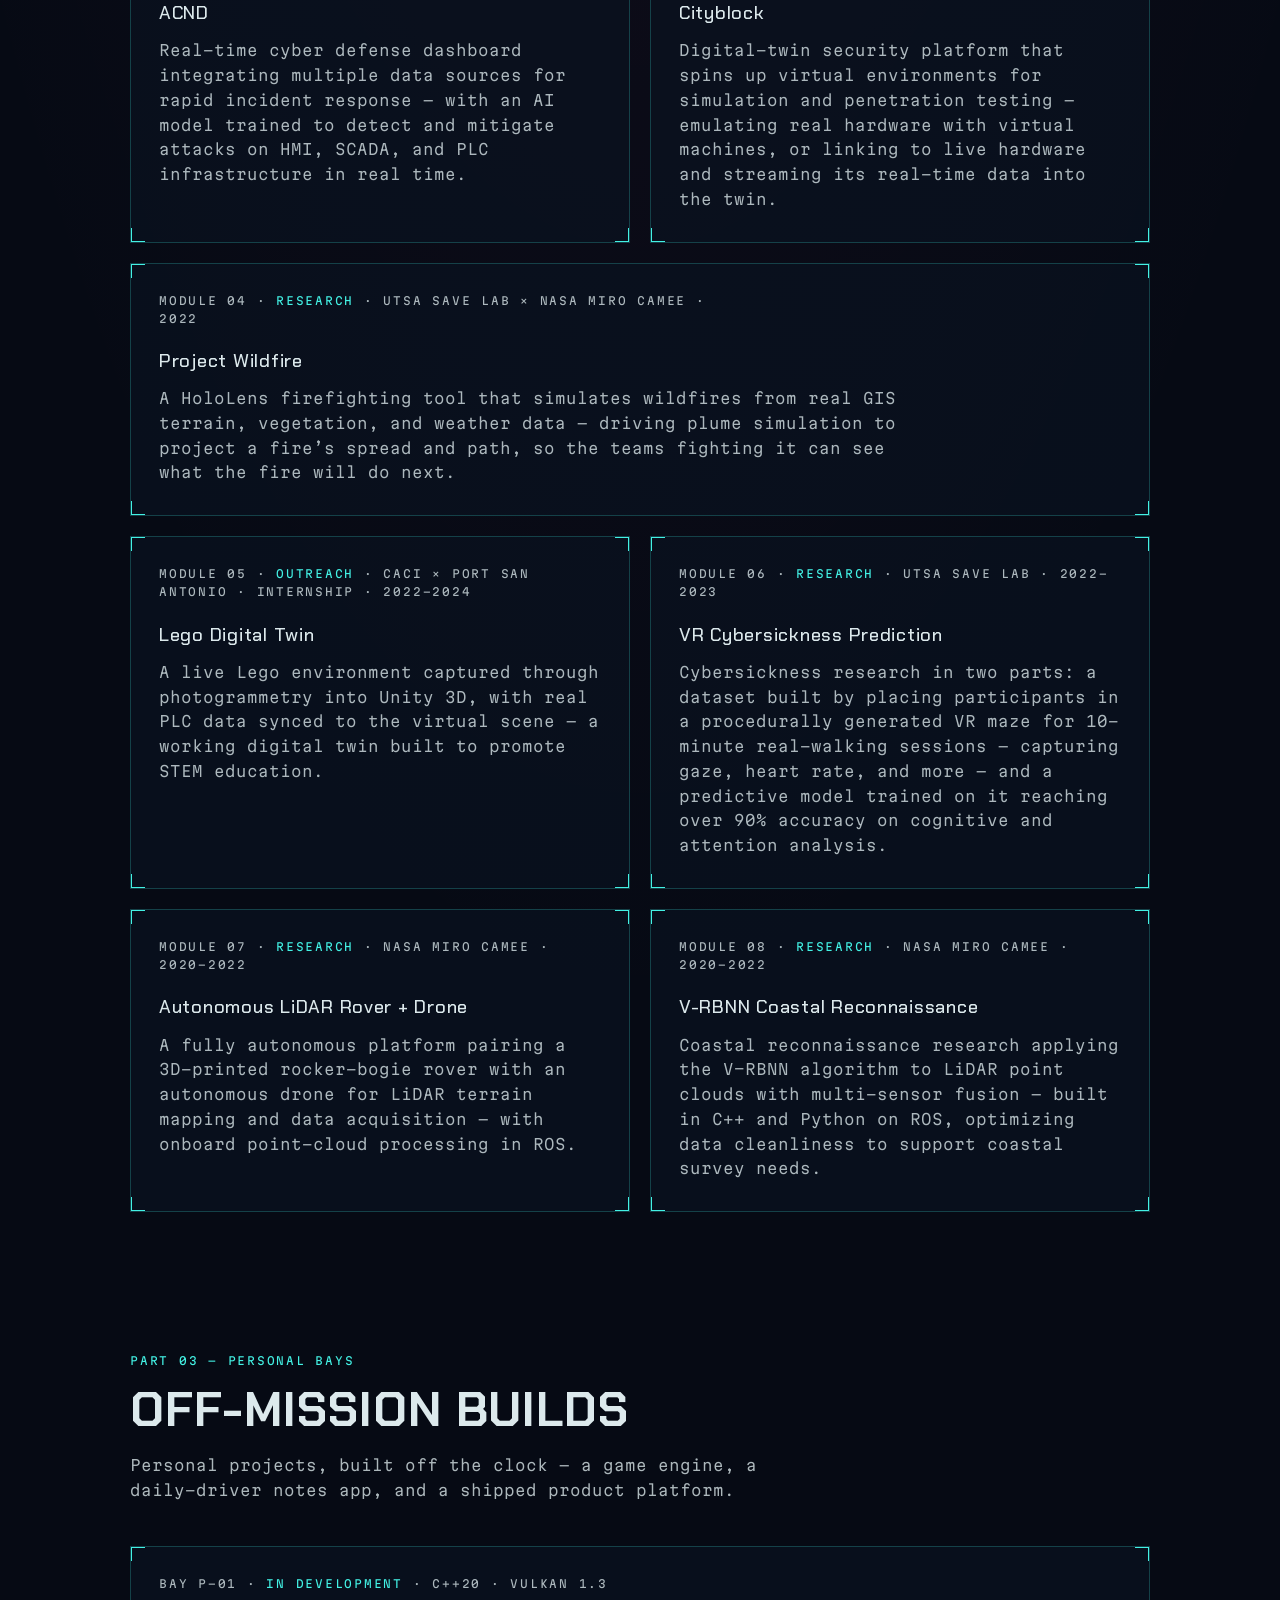
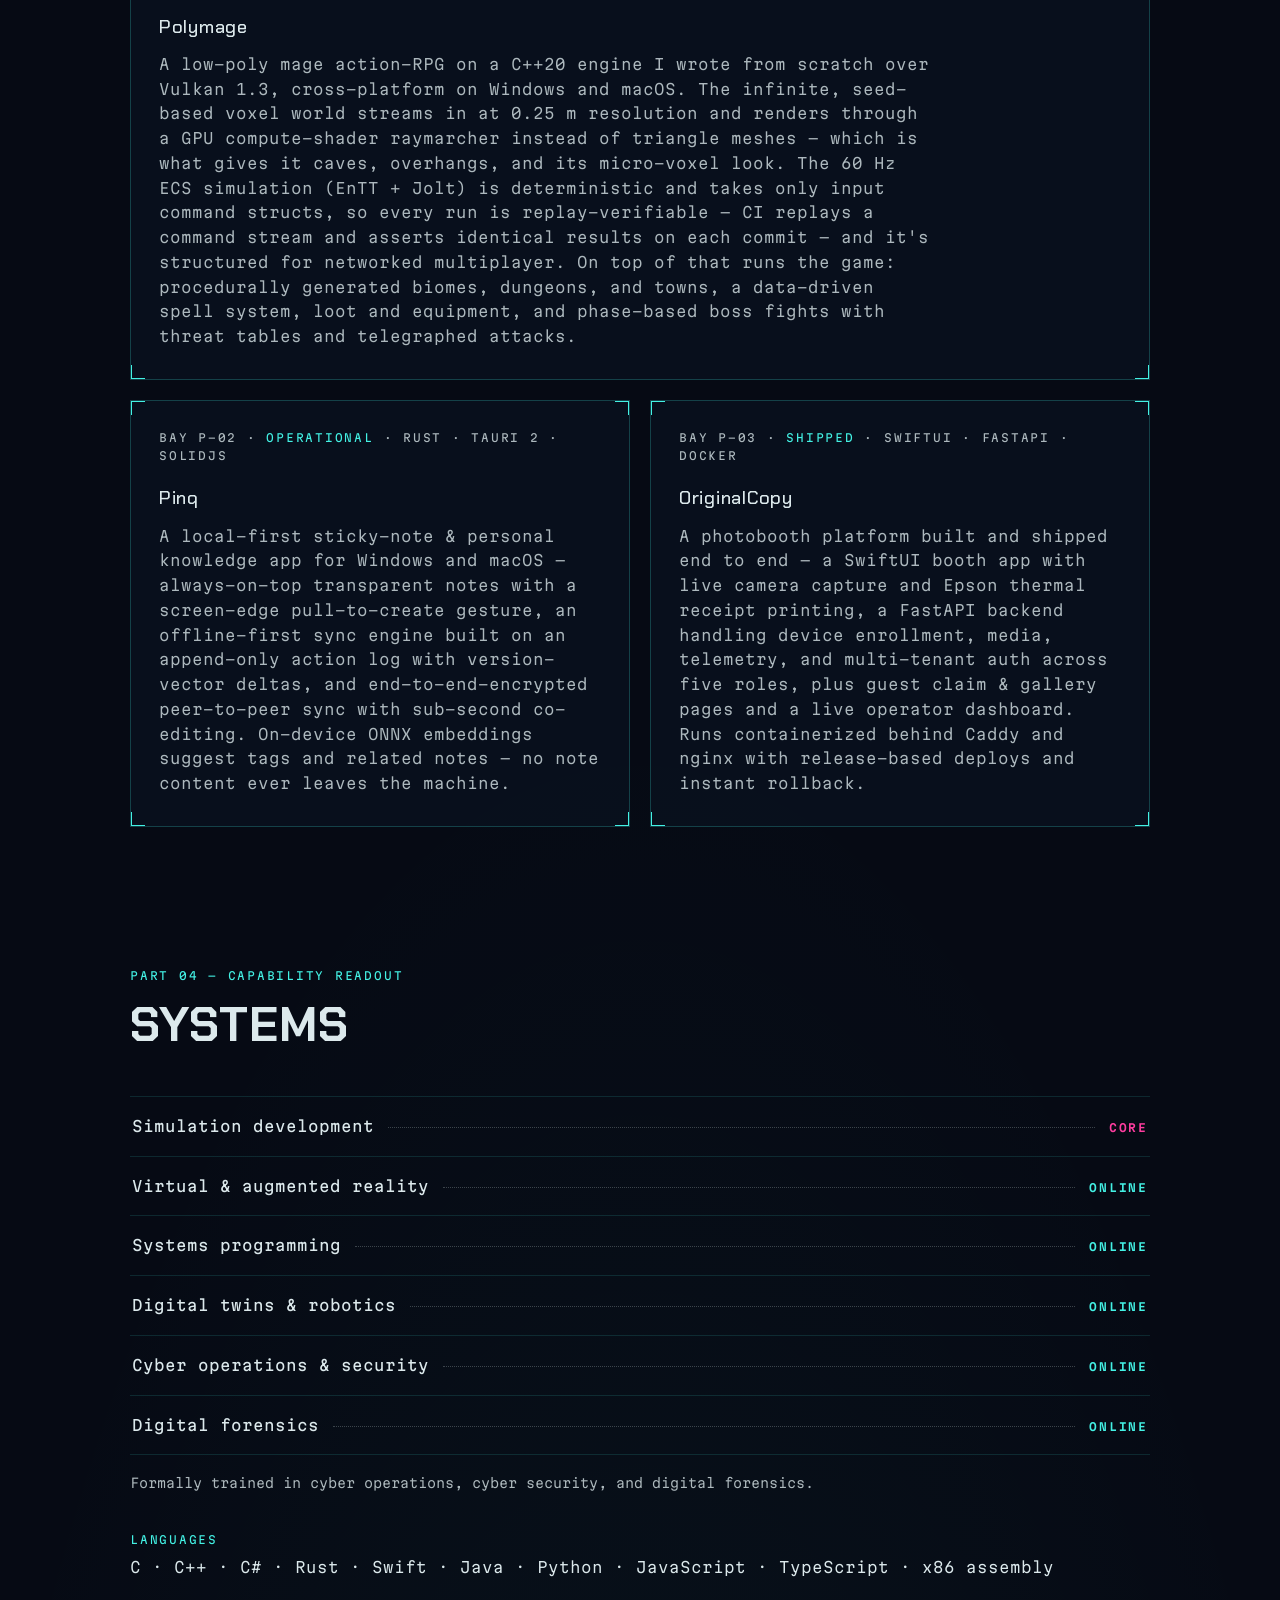
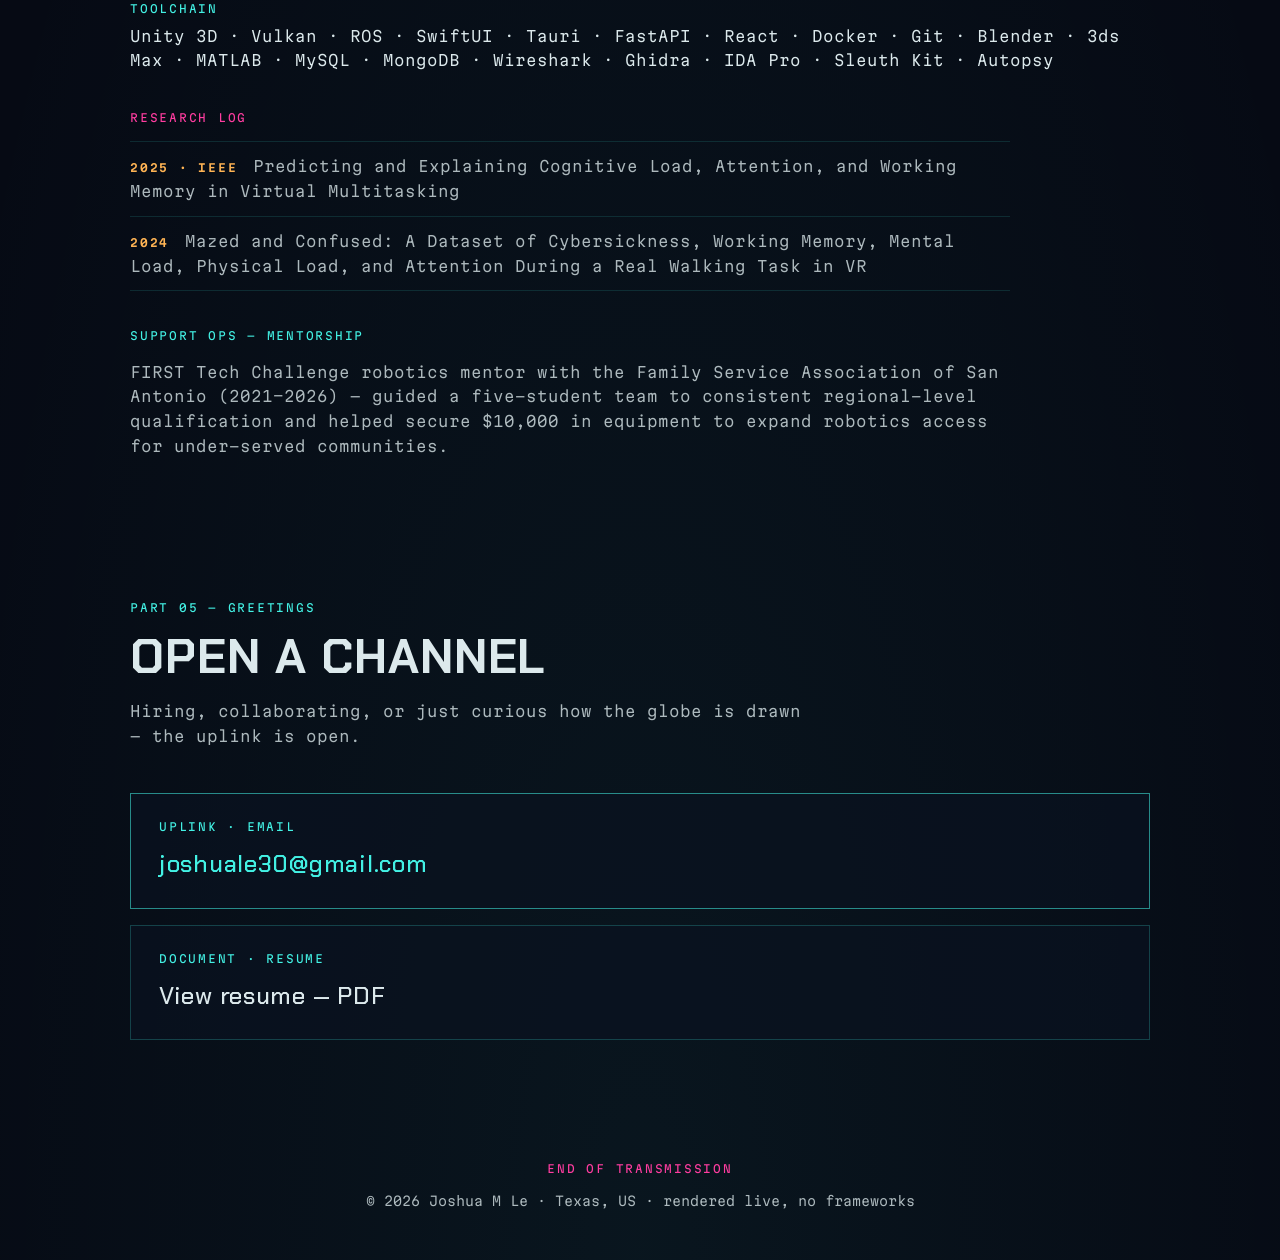
==== commit 264f821d: "Expand Polymage bay: engine, raymarcher, deterministic sim" ====
--- a/index.html
+++ b/index.html
@@ -141,9 +141,9 @@
 
     <div class="bay-grid">
       <article class="bay bay-wide">
-        <p class="sys-label bay-state">Bay P-01 · <span class="live">in development</span> · C++ · Vulkan</p>
+        <p class="sys-label bay-state">Bay P-01 · <span class="live">in development</span> · C++20 · Vulkan 1.3</p>
         <h3 class="bay-title">Polymage</h3>
-        <p>A custom game engine written in C++ on Vulkan, purpose-built to power a multiplayer open-world voxel mage game — players explore towns, cities, and dungeons, and team up with friends to take down bosses.</p>
+        <p>A low-poly mage action-RPG on a C++20 engine I wrote from scratch over Vulkan 1.3, cross-platform on Windows and macOS. The infinite, seed-based voxel world streams in at 0.25&nbsp;m resolution and renders through a GPU compute-shader raymarcher instead of triangle meshes — which is what gives it caves, overhangs, and its micro-voxel look. The 60&nbsp;Hz ECS simulation (EnTT + Jolt) is deterministic and takes only input command structs, so every run is replay-verifiable — CI replays a command stream and asserts identical results on each commit — and it's structured for networked multiplayer. On top of that runs the game: procedurally generated biomes, dungeons, and towns, a data-driven spell system, loot and equipment, and phase-based boss fights with threat tables and telegraphed attacks.</p>
       </article>
       <article class="bay">
         <p class="sys-label bay-state">Bay P-02 · <span class="live">operational</span> · Rust · Tauri 2 · SolidJS</p>
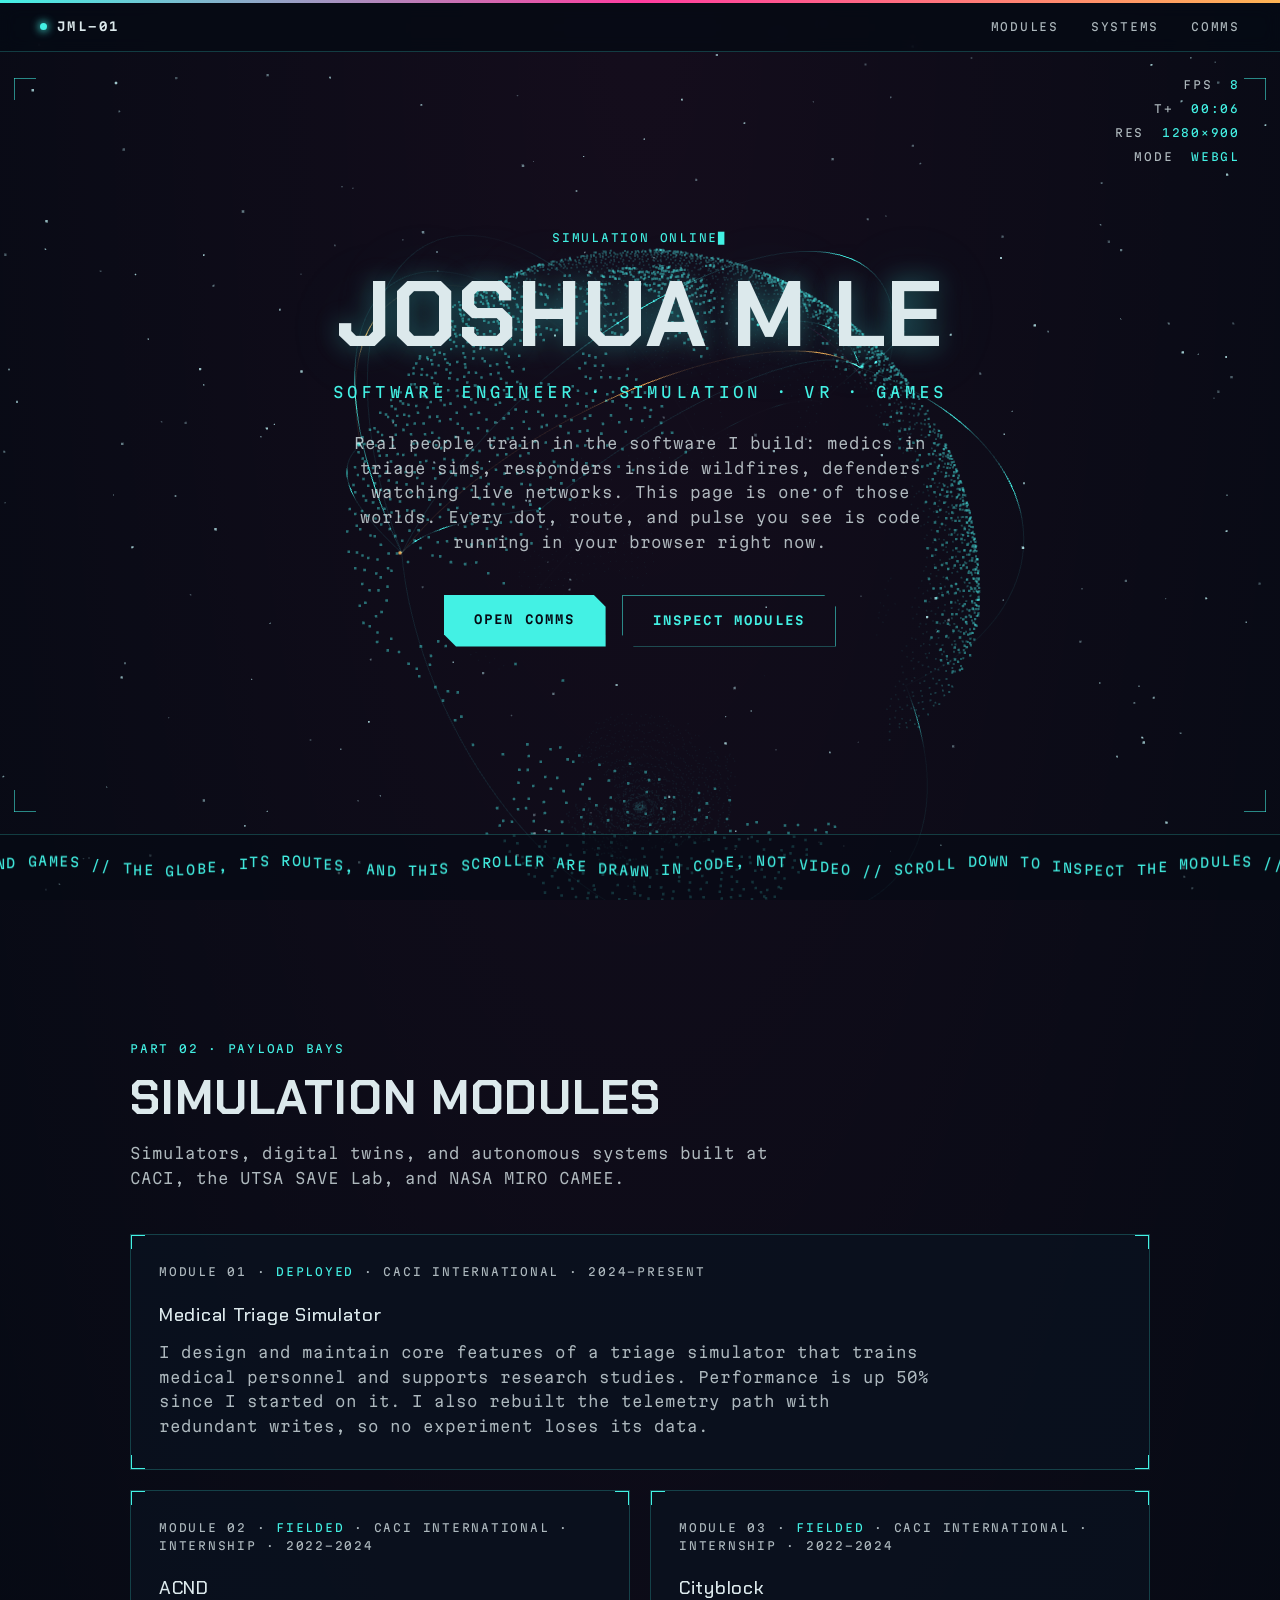
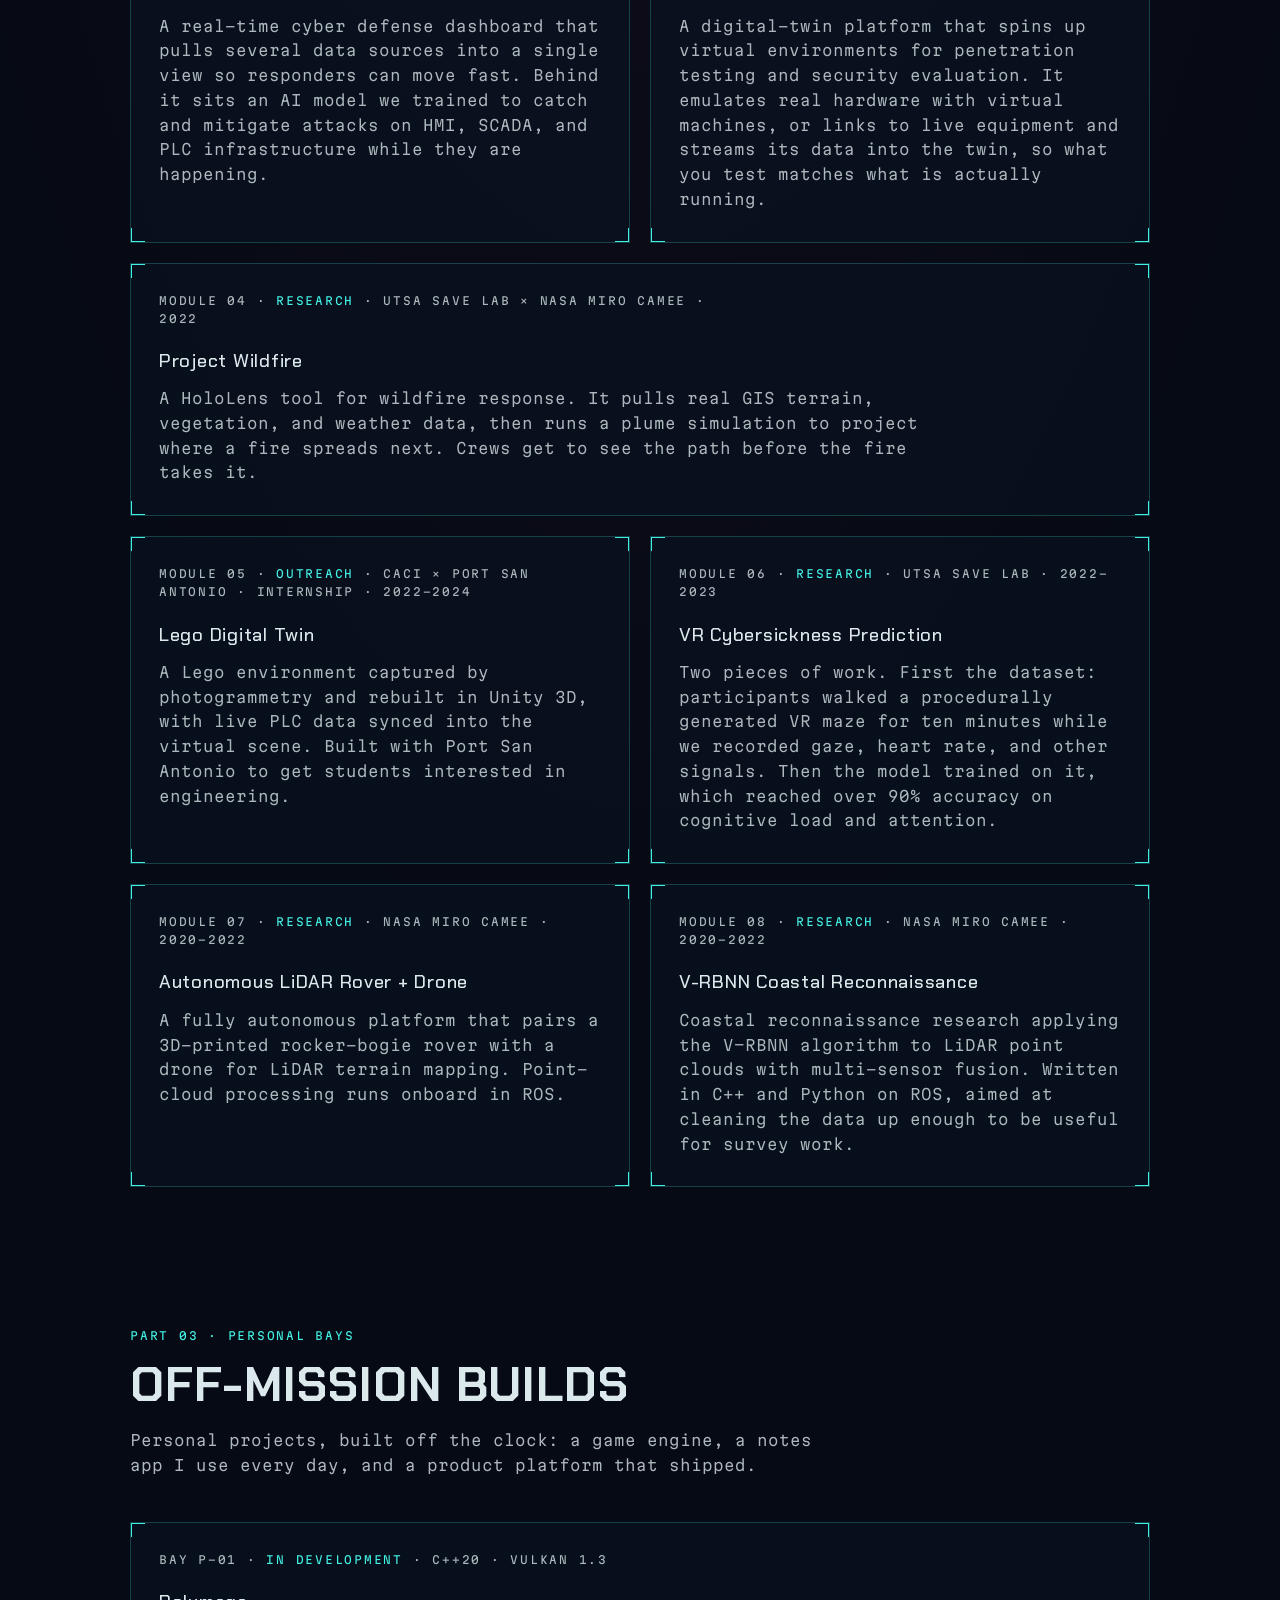
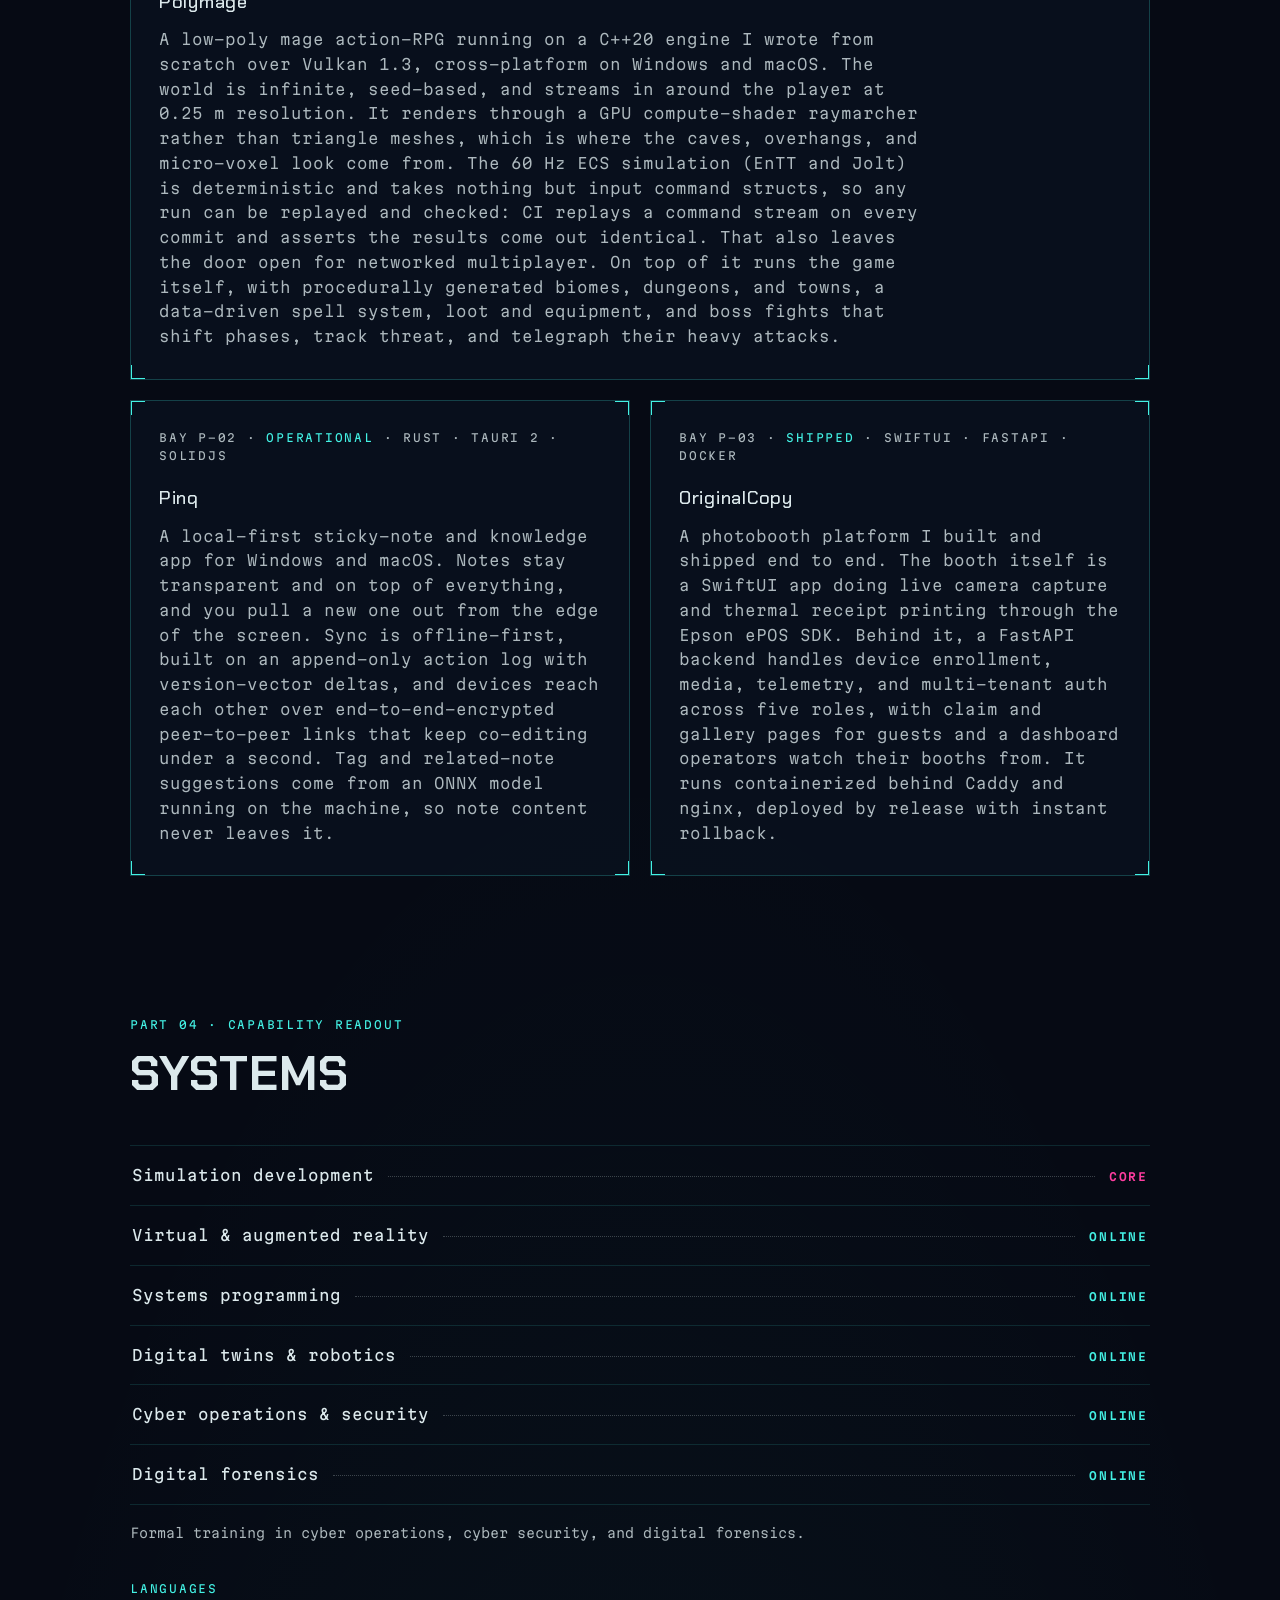
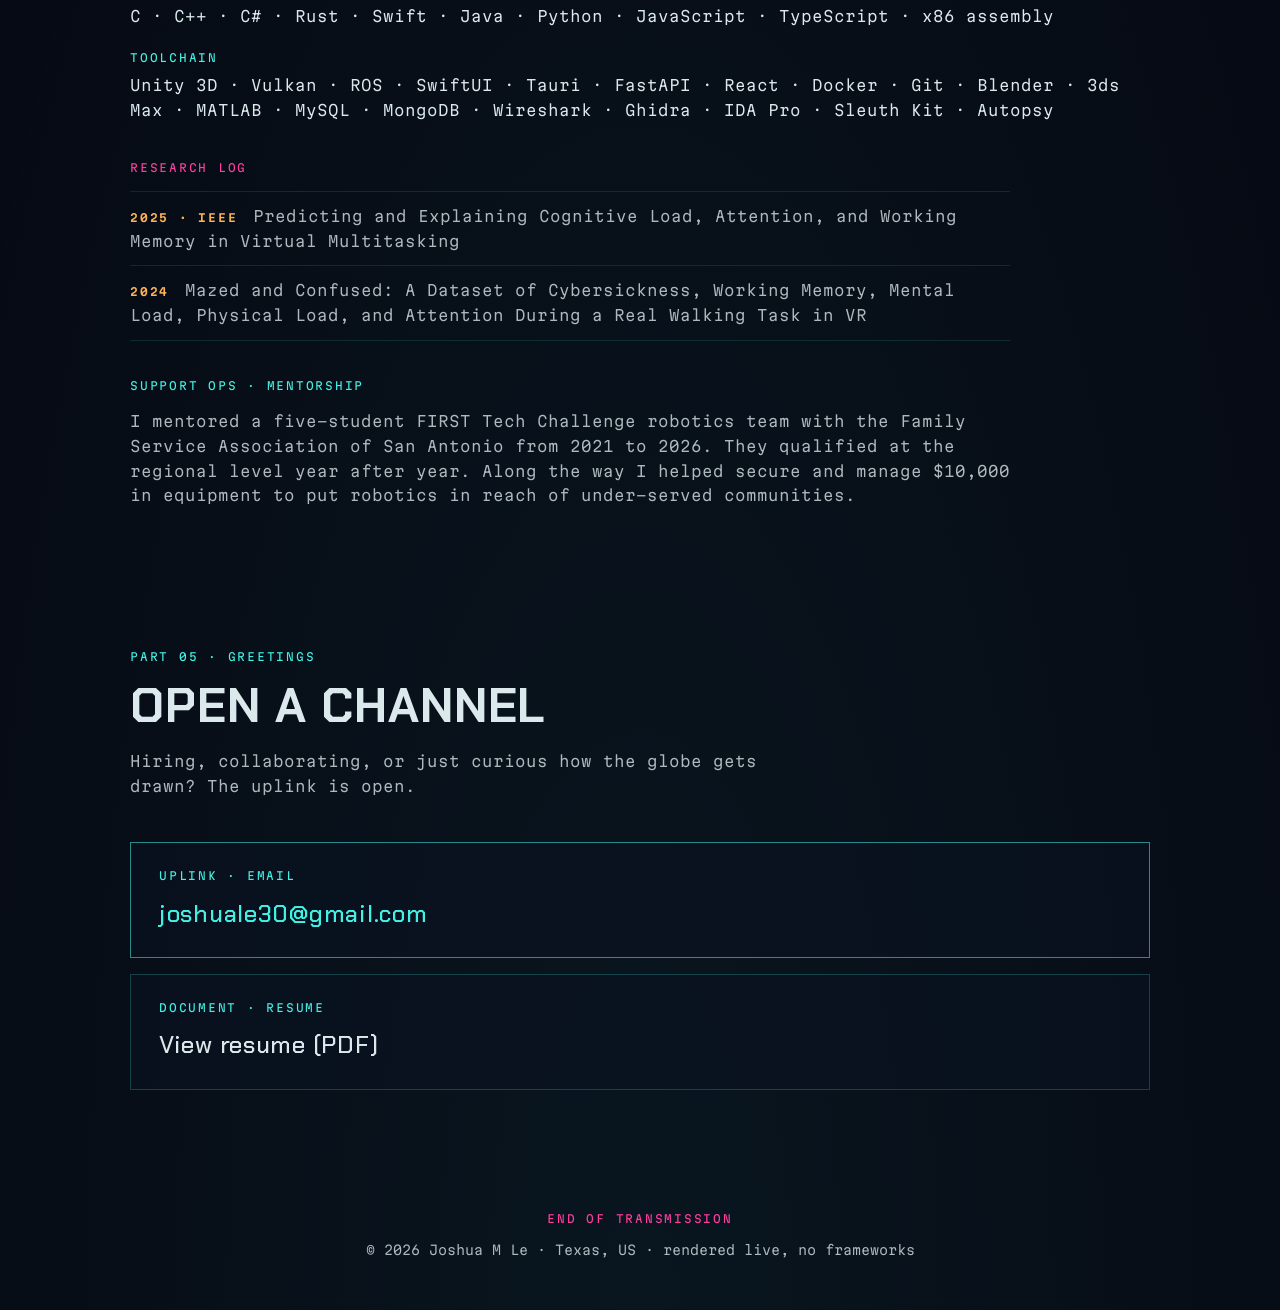
==== commit 14fba234: "Rewrite site copy in a plainer, more direct voice" ====
--- a/index.html
+++ b/index.html
@@ -21,8 +21,8 @@
 <head>
 <meta charset="utf-8">
 <meta name="viewport" content="width=device-width, initial-scale=1">
-<title>Joshua M Le — Software Engineer · VR, Games &amp; Simulation</title>
-<meta name="description" content="Joshua M Le — software engineer building real-time worlds: virtual reality, games, and simulation. This page renders itself live in your browser.">
+<title>Joshua M Le · Software Engineer, Simulation &amp; VR</title>
+<meta name="description" content="Joshua M Le, a software engineer working in real-time simulation, VR, and games. The page you are reading renders itself live in your browser.">
 <link rel="icon" href="data:image/svg+xml,%3Csvg xmlns='http://www.w3.org/2000/svg' viewBox='0 0 32 32'%3E%3Cpath fill='none' stroke='%2343F1E4' stroke-width='3' d='M11 4H4v7M21 4h7v7M11 28H4v-7M21 28h7v-7'/%3E%3Ccircle cx='16' cy='16' r='4' fill='%2343F1E4'/%3E%3C/svg%3E">
 <link rel="preconnect" href="https://fonts.googleapis.com">
 <link rel="preconnect" href="https://fonts.gstatic.com" crossorigin>
@@ -58,8 +58,8 @@
     <div class="hero-frame" aria-hidden="true"></div>
     <p class="sys-label hero-status">Simulation online<span class="cursor" aria-hidden="true">▊</span></p>
     <h1 class="hero-name">Joshua&nbsp;M&nbsp;Le</h1>
-    <p class="hero-role">Software Engineer — VR · Games · Simulation</p>
-    <p class="hero-pitch">Real people train in software I build — medics in triage sims, responders inside wildfires, defenders on live networks. This page is one of those worlds — every dot, route, and pulse is code running live in your browser.</p>
+    <p class="hero-role">Software Engineer · Simulation · VR · Games</p>
+    <p class="hero-pitch">Real people train in the software I build: medics in triage sims, responders inside wildfires, defenders watching live networks. This page is one of those worlds. Every dot, route, and pulse you see is code running in your browser right now.</p>
     <div class="hero-actions">
       <a class="btn btn-primary" href="#comms">Open comms</a>
       <a class="btn btn-ghost" href="#modules">Inspect modules</a>
@@ -73,58 +73,58 @@
     </div>
 
     <div class="scroller" aria-hidden="true">
-      <div id="scroller-track" class="scroller-track">Joshua M Le // software engineer // virtual reality · games · simulation // this page renders itself live — the network globe, its routes, and this scroller are code, not video // scroll to inspect modules // boot intro is skippable — esc or skip // open comms to reach me //&nbsp;</div>
+      <div id="scroller-track" class="scroller-track">Joshua M Le // software engineer // simulation, VR, and games // the globe, its routes, and this scroller are drawn in code, not video // scroll down to inspect the modules // press esc to skip the intro // the uplink is open //&nbsp;</div>
     </div>
   </section>
 
   <!-- ============ PART 2 · MODULES ============ -->
   <section id="modules" class="part" aria-labelledby="modules-h">
     <header class="part-head">
-      <p class="sys-label">Part 02 — payload bays</p>
+      <p class="sys-label">Part 02 · payload bays</p>
       <h2 id="modules-h">Simulation modules</h2>
-      <p class="part-sub">Fielded builds and research platforms — simulators, digital twins, and autonomous systems from work at CACI, UTSA SAVE Lab, and NASA MIRO CAMEE.</p>
+      <p class="part-sub">Simulators, digital twins, and autonomous systems built at CACI, the UTSA SAVE Lab, and NASA MIRO CAMEE.</p>
     </header>
 
     <div class="bay-grid">
       <article class="bay bay-wide">
         <p class="sys-label bay-state">Module 01 · <span class="live">deployed</span> · CACI International · 2024–present</p>
         <h3 class="bay-title">Medical Triage Simulator</h3>
-        <p>Core feature work on a triage simulation platform used for live training of medical personnel and for research — performance improved by 50%, with hardened data logging so 100% of research data survives a session.</p>
+        <p>I design and maintain core features of a triage simulator that trains medical personnel and supports research studies. Performance is up 50% since I started on it. I also rebuilt the telemetry path with redundant writes, so no experiment loses its data.</p>
       </article>
       <article class="bay">
         <p class="sys-label bay-state">Module 02 · <span class="live">fielded</span> · CACI International · internship · 2022–2024</p>
         <h3 class="bay-title">ACND</h3>
-        <p>Real-time cyber defense dashboard integrating multiple data sources for rapid incident response — with an AI model trained to detect and mitigate attacks on HMI, SCADA, and PLC infrastructure in real time.</p>
+        <p>A real-time cyber defense dashboard that pulls several data sources into a single view so responders can move fast. Behind it sits an AI model we trained to catch and mitigate attacks on HMI, SCADA, and PLC infrastructure while they are happening.</p>
       </article>
       <article class="bay">
         <p class="sys-label bay-state">Module 03 · <span class="live">fielded</span> · CACI International · internship · 2022–2024</p>
         <h3 class="bay-title">Cityblock</h3>
-        <p>Digital-twin security platform that spins up virtual environments for simulation and penetration testing — emulating real hardware with virtual machines, or linking to live hardware and streaming its real-time data into the twin.</p>
+        <p>A digital-twin platform that spins up virtual environments for penetration testing and security evaluation. It emulates real hardware with virtual machines, or links to live equipment and streams its data into the twin, so what you test matches what is actually running.</p>
       </article>
       <article class="bay bay-wide">
         <p class="sys-label bay-state">Module 04 · <span class="live">research</span> · UTSA SAVE Lab × NASA MIRO CAMEE · 2022</p>
         <h3 class="bay-title">Project Wildfire</h3>
-        <p>A HoloLens firefighting tool that simulates wildfires from real GIS terrain, vegetation, and weather data — driving plume simulation to project a fire’s spread and path, so the teams fighting it can see what the fire will do next.</p>
+        <p>A HoloLens tool for wildfire response. It pulls real GIS terrain, vegetation, and weather data, then runs a plume simulation to project where a fire spreads next. Crews get to see the path before the fire takes it.</p>
       </article>
       <article class="bay">
         <p class="sys-label bay-state">Module 05 · <span class="live">outreach</span> · CACI × Port San Antonio · internship · 2022–2024</p>
         <h3 class="bay-title">Lego Digital Twin</h3>
-        <p>A live Lego environment captured through photogrammetry into Unity 3D, with real PLC data synced to the virtual scene — a working digital twin built to promote STEM education.</p>
+        <p>A Lego environment captured by photogrammetry and rebuilt in Unity 3D, with live PLC data synced into the virtual scene. Built with Port San Antonio to get students interested in engineering.</p>
       </article>
       <article class="bay">
         <p class="sys-label bay-state">Module 06 · <span class="live">research</span> · UTSA SAVE Lab · 2022–2023</p>
         <h3 class="bay-title">VR Cybersickness Prediction</h3>
-        <p>Cybersickness research in two parts: a dataset built by placing participants in a procedurally generated VR maze for 10-minute real-walking sessions — capturing gaze, heart rate, and more — and a predictive model trained on it reaching over 90% accuracy on cognitive and attention analysis.</p>
+        <p>Two pieces of work. First the dataset: participants walked a procedurally generated VR maze for ten minutes while we recorded gaze, heart rate, and other signals. Then the model trained on it, which reached over 90% accuracy on cognitive load and attention.</p>
       </article>
       <article class="bay">
         <p class="sys-label bay-state">Module 07 · <span class="live">research</span> · NASA MIRO CAMEE · 2020–2022</p>
         <h3 class="bay-title">Autonomous LiDAR Rover + Drone</h3>
-        <p>A fully autonomous platform pairing a 3D-printed rocker-bogie rover with an autonomous drone for LiDAR terrain mapping and data acquisition — with onboard point-cloud processing in ROS.</p>
+        <p>A fully autonomous platform that pairs a 3D-printed rocker-bogie rover with a drone for LiDAR terrain mapping. Point-cloud processing runs onboard in ROS.</p>
       </article>
       <article class="bay">
         <p class="sys-label bay-state">Module 08 · <span class="live">research</span> · NASA MIRO CAMEE · 2020–2022</p>
         <h3 class="bay-title">V-RBNN Coastal Reconnaissance</h3>
-        <p>Coastal reconnaissance research applying the V-RBNN algorithm to LiDAR point clouds with multi-sensor fusion — built in C++ and Python on ROS, optimizing data cleanliness to support coastal survey needs.</p>
+        <p>Coastal reconnaissance research applying the V-RBNN algorithm to LiDAR point clouds with multi-sensor fusion. Written in C++ and Python on ROS, aimed at cleaning the data up enough to be useful for survey work.</p>
       </article>
     </div>
 
@@ -134,26 +134,26 @@
   <!-- ============ PART 3 · OFF-MISSION ============ -->
   <section id="offmission" class="part" aria-labelledby="offmission-h">
     <header class="part-head">
-      <p class="sys-label">Part 03 — personal bays</p>
+      <p class="sys-label">Part 03 · personal bays</p>
       <h2 id="offmission-h">Off-mission builds</h2>
-      <p class="part-sub">Personal projects, built off the clock — a game engine, a daily-driver notes app, and a shipped product platform.</p>
+      <p class="part-sub">Personal projects, built off the clock: a game engine, a notes app I use every day, and a product platform that shipped.</p>
     </header>
 
     <div class="bay-grid">
       <article class="bay bay-wide">
         <p class="sys-label bay-state">Bay P-01 · <span class="live">in development</span> · C++20 · Vulkan 1.3</p>
         <h3 class="bay-title">Polymage</h3>
-        <p>A low-poly mage action-RPG on a C++20 engine I wrote from scratch over Vulkan 1.3, cross-platform on Windows and macOS. The infinite, seed-based voxel world streams in at 0.25&nbsp;m resolution and renders through a GPU compute-shader raymarcher instead of triangle meshes — which is what gives it caves, overhangs, and its micro-voxel look. The 60&nbsp;Hz ECS simulation (EnTT + Jolt) is deterministic and takes only input command structs, so every run is replay-verifiable — CI replays a command stream and asserts identical results on each commit — and it's structured for networked multiplayer. On top of that runs the game: procedurally generated biomes, dungeons, and towns, a data-driven spell system, loot and equipment, and phase-based boss fights with threat tables and telegraphed attacks.</p>
+        <p>A low-poly mage action-RPG running on a C++20 engine I wrote from scratch over Vulkan 1.3, cross-platform on Windows and macOS. The world is infinite, seed-based, and streams in around the player at 0.25&nbsp;m resolution. It renders through a GPU compute-shader raymarcher rather than triangle meshes, which is where the caves, overhangs, and micro-voxel look come from. The 60&nbsp;Hz ECS simulation (EnTT and Jolt) is deterministic and takes nothing but input command structs, so any run can be replayed and checked: CI replays a command stream on every commit and asserts the results come out identical. That also leaves the door open for networked multiplayer. On top of it runs the game itself, with procedurally generated biomes, dungeons, and towns, a data-driven spell system, loot and equipment, and boss fights that shift phases, track threat, and telegraph their heavy attacks.</p>
       </article>
       <article class="bay">
         <p class="sys-label bay-state">Bay P-02 · <span class="live">operational</span> · Rust · Tauri 2 · SolidJS</p>
         <h3 class="bay-title">Pinq</h3>
-        <p>A local-first sticky-note &amp; personal knowledge app for Windows and macOS — always-on-top transparent notes with a screen-edge pull-to-create gesture, an offline-first sync engine built on an append-only action log with version-vector deltas, and end-to-end-encrypted peer-to-peer sync with sub-second co-editing. On-device ONNX embeddings suggest tags and related notes — no note content ever leaves the machine.</p>
+        <p>A local-first sticky-note and knowledge app for Windows and macOS. Notes stay transparent and on top of everything, and you pull a new one out from the edge of the screen. Sync is offline-first, built on an append-only action log with version-vector deltas, and devices reach each other over end-to-end-encrypted peer-to-peer links that keep co-editing under a second. Tag and related-note suggestions come from an ONNX model running on the machine, so note content never leaves it.</p>
       </article>
       <article class="bay">
         <p class="sys-label bay-state">Bay P-03 · <span class="live">shipped</span> · SwiftUI · FastAPI · Docker</p>
         <h3 class="bay-title">OriginalCopy</h3>
-        <p>A photobooth platform built and shipped end to end — a SwiftUI booth app with live camera capture and Epson thermal receipt printing, a FastAPI backend handling device enrollment, media, telemetry, and multi-tenant auth across five roles, plus guest claim &amp; gallery pages and a live operator dashboard. Runs containerized behind Caddy and nginx with release-based deploys and instant rollback.</p>
+        <p>A photobooth platform I built and shipped end to end. The booth itself is a SwiftUI app doing live camera capture and thermal receipt printing through the Epson ePOS SDK. Behind it, a FastAPI backend handles device enrollment, media, telemetry, and multi-tenant auth across five roles, with claim and gallery pages for guests and a dashboard operators watch their booths from. It runs containerized behind Caddy and nginx, deployed by release with instant rollback.</p>
       </article>
     </div>
   </section>
@@ -161,7 +161,7 @@
   <!-- ============ PART 4 · SYSTEMS ============ -->
   <section id="systems" class="part" aria-labelledby="systems-h">
     <header class="part-head">
-      <p class="sys-label">Part 04 — capability readout</p>
+      <p class="sys-label">Part 04 · capability readout</p>
       <h2 id="systems-h">Systems</h2>
     </header>
 
@@ -173,7 +173,7 @@
       <li><span class="sys-name">Cyber operations &amp; security</span><span class="sys-dots" aria-hidden="true"></span><span class="sys-state online">online</span></li>
       <li><span class="sys-name">Digital forensics</span><span class="sys-dots" aria-hidden="true"></span><span class="sys-state online">online</span></li>
     </ul>
-    <p class="fine">Formally trained in cyber operations, cyber security, and digital forensics.</p>
+    <p class="fine">Formal training in cyber operations, cyber security, and digital forensics.</p>
 
     <div class="manifest">
       <div class="manifest-row">
@@ -195,17 +195,17 @@
     </div>
 
     <div class="research aux">
-      <p class="sys-label">Support ops — mentorship</p>
-      <p class="aux-body">FIRST Tech Challenge robotics mentor with the Family Service Association of San Antonio (2021–2026) — guided a five-student team to consistent regional-level qualification and helped secure $10,000 in equipment to expand robotics access for under-served communities.</p>
+      <p class="sys-label">Support ops · mentorship</p>
+      <p class="aux-body">I mentored a five-student FIRST Tech Challenge robotics team with the Family Service Association of San Antonio from 2021 to 2026. They qualified at the regional level year after year. Along the way I helped secure and manage $10,000 in equipment to put robotics in reach of under-served communities.</p>
     </div>
   </section>
 
   <!-- ============ PART 5 · COMMS ============ -->
   <section id="comms" class="part" aria-labelledby="comms-h">
     <header class="part-head">
-      <p class="sys-label">Part 05 — greetings</p>
+      <p class="sys-label">Part 05 · greetings</p>
       <h2 id="comms-h">Open a channel</h2>
-      <p class="part-sub">Hiring, collaborating, or just curious how the globe is drawn — the uplink is open.</p>
+      <p class="part-sub">Hiring, collaborating, or just curious how the globe gets drawn? The uplink is open.</p>
     </header>
 
     <ul class="comms-list">
@@ -218,7 +218,7 @@
       <li>
         <a class="comm" href="Joshua_M_Le_Resume.pdf">
           <span class="sys-label">Document · resume</span>
-          <span class="comm-value">View resume — PDF</span>
+          <span class="comm-value">View resume (PDF)</span>
         </a>
       </li>
     </ul>
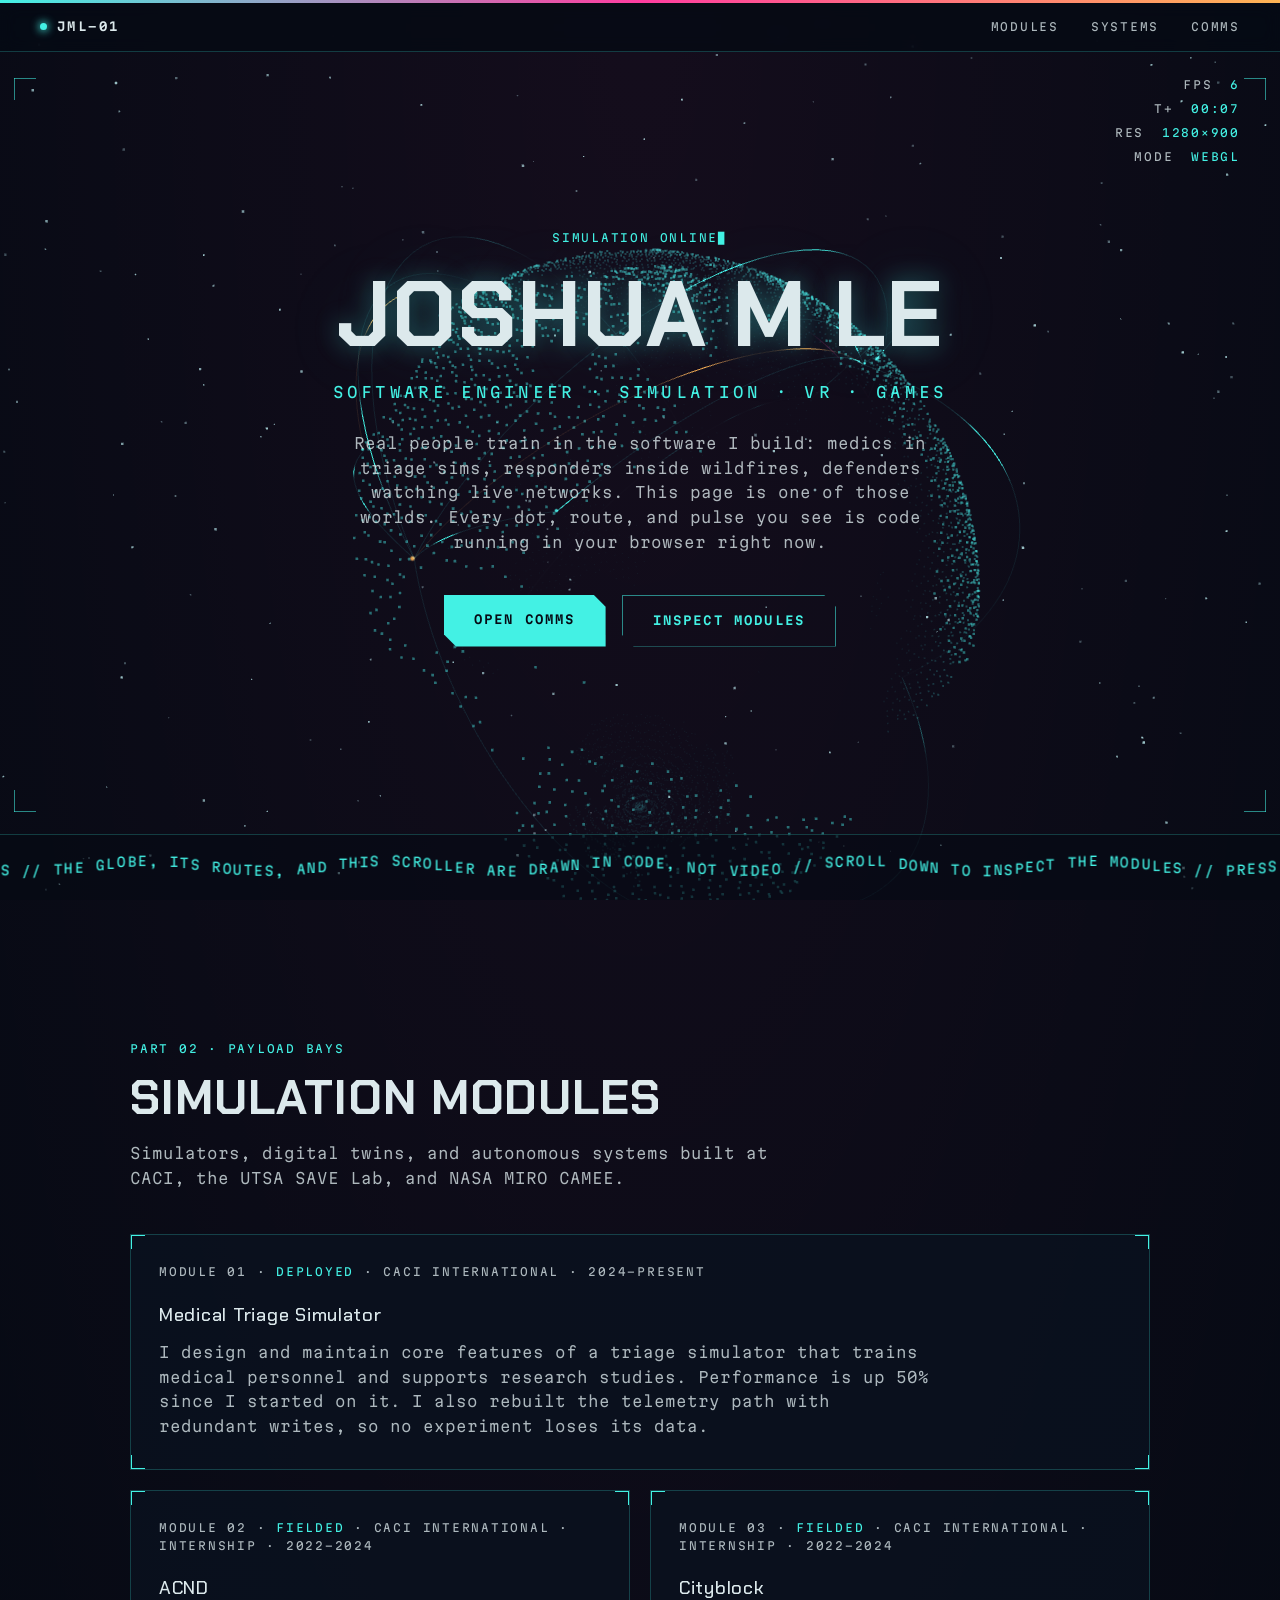
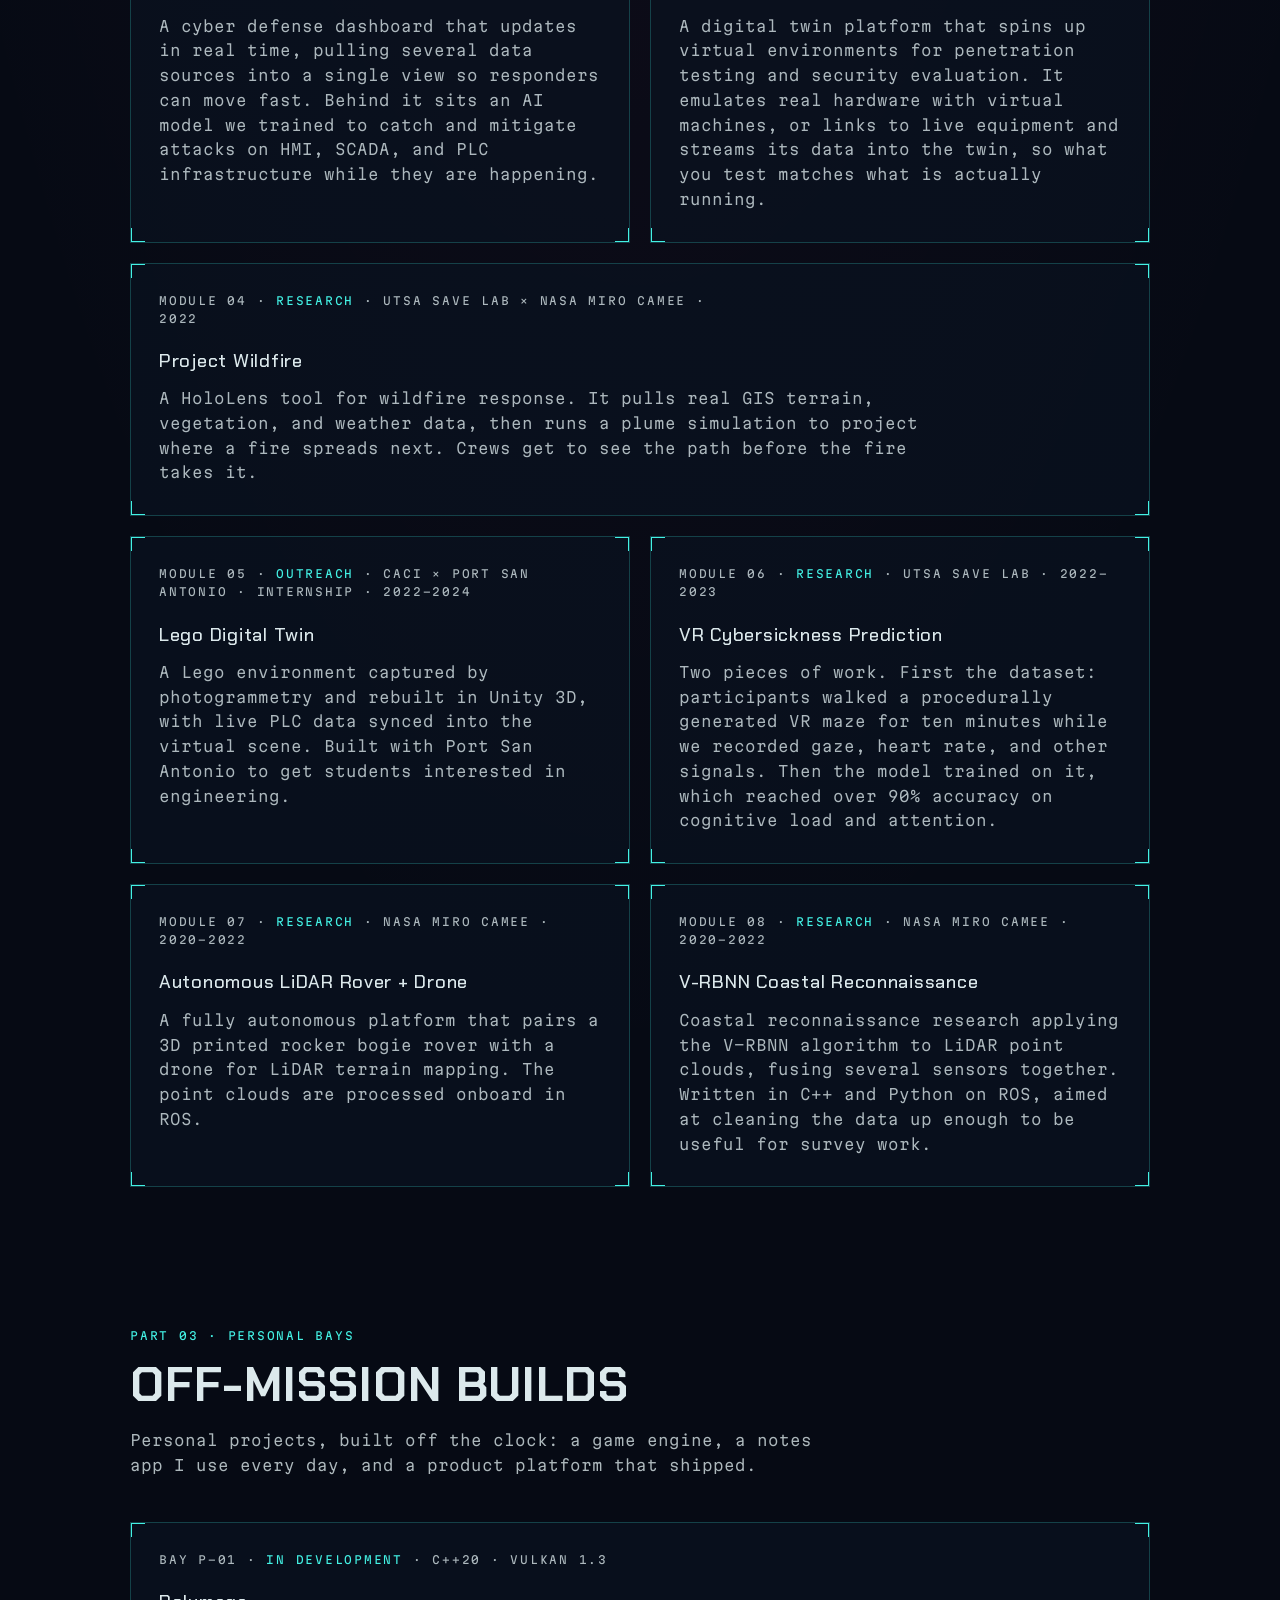
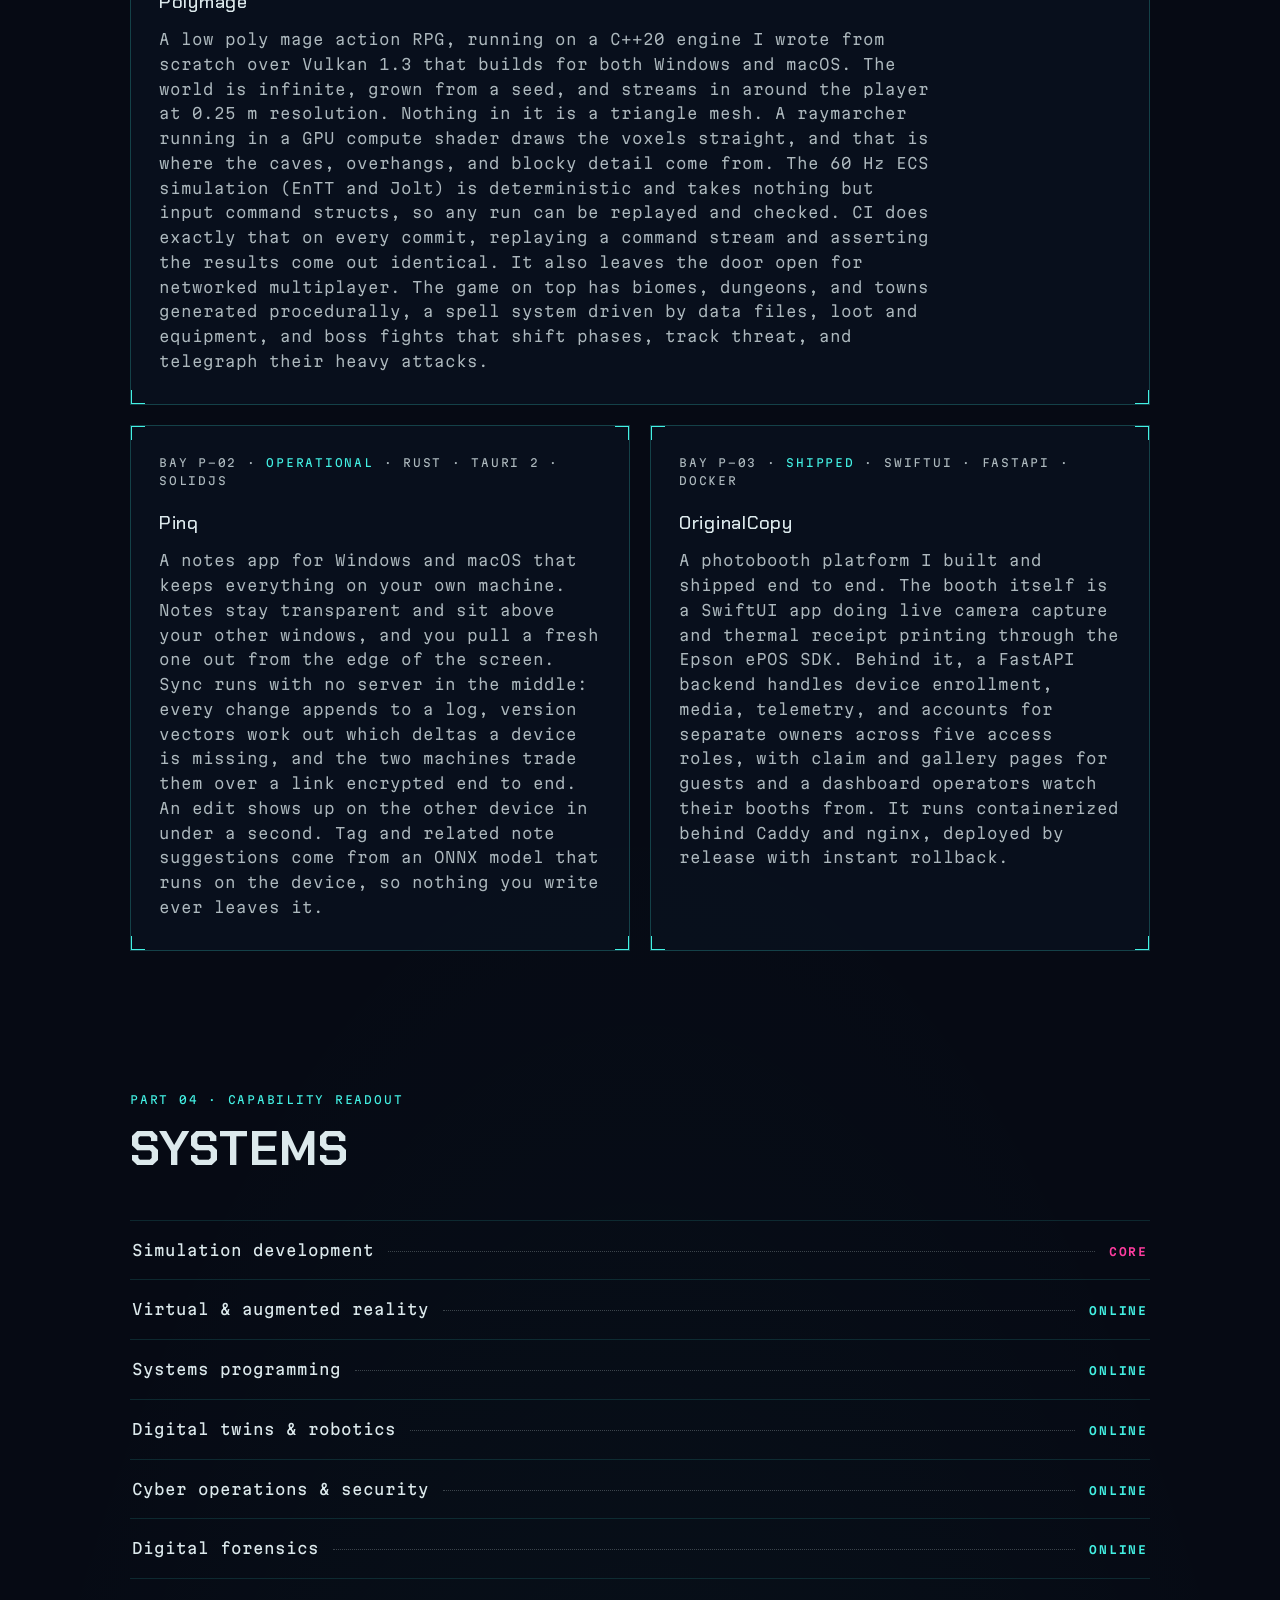
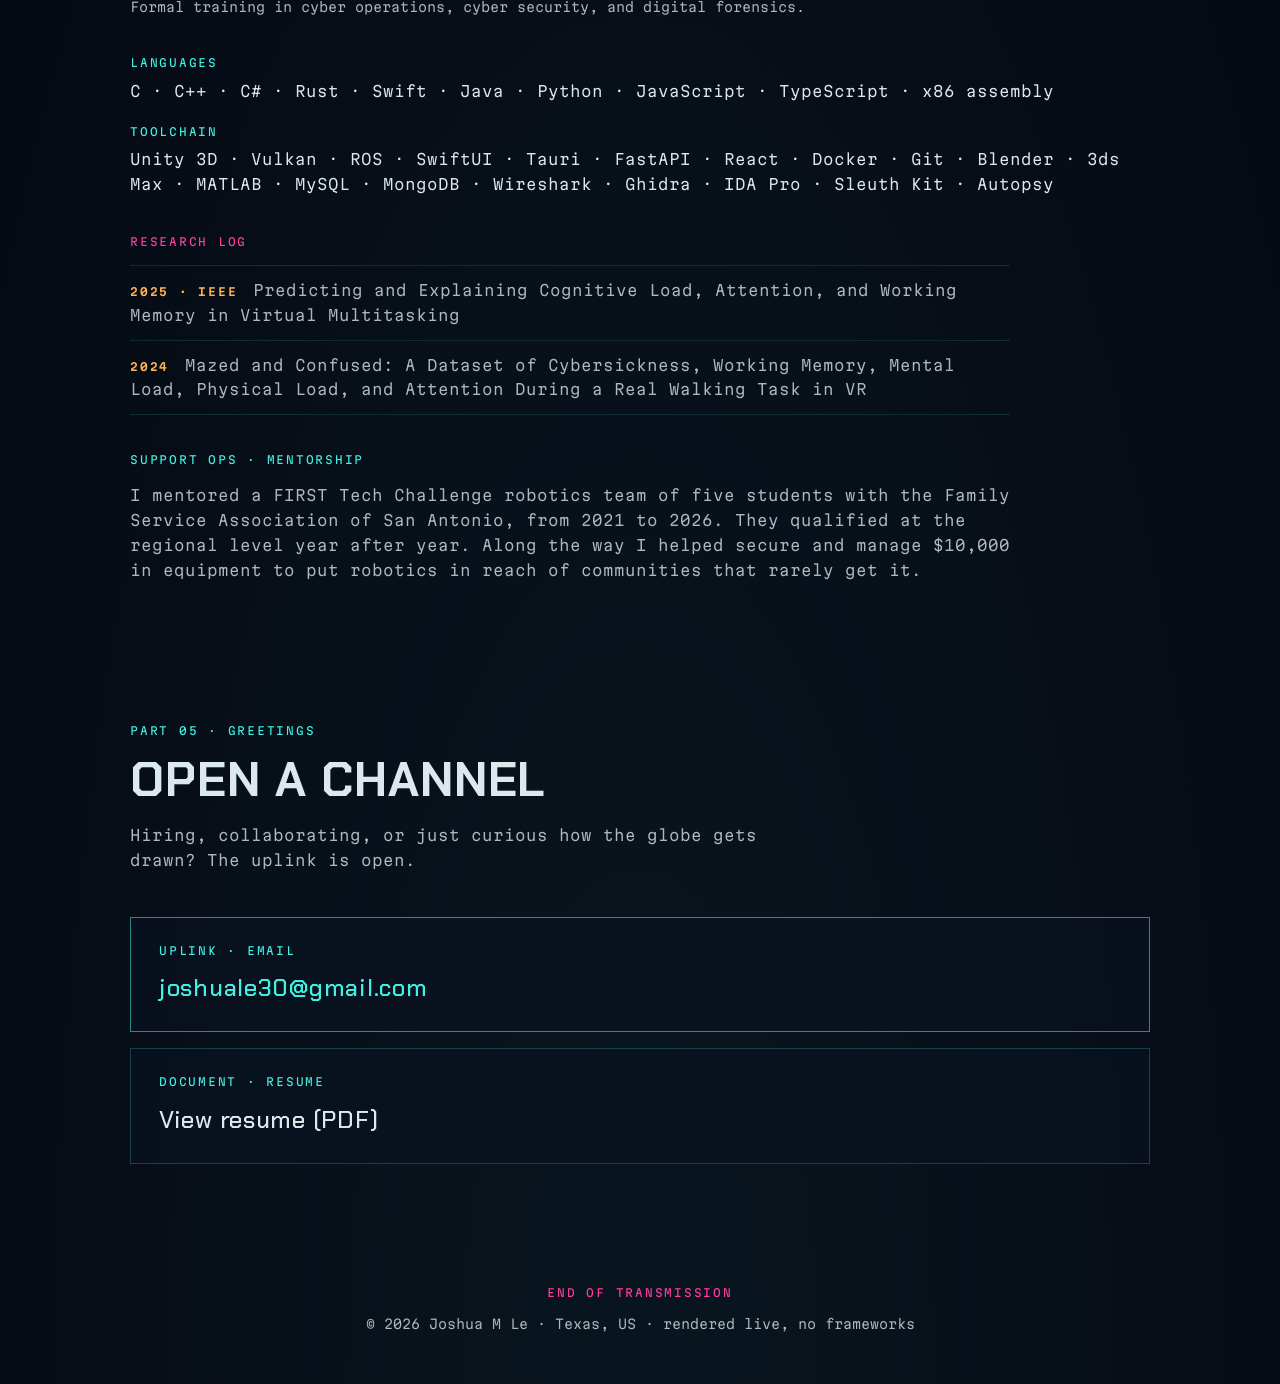
==== commit 2c513752: "Unpack hyphenated compounds into plainer phrasing" ====
--- a/index.html
+++ b/index.html
@@ -94,12 +94,12 @@
       <article class="bay">
         <p class="sys-label bay-state">Module 02 · <span class="live">fielded</span> · CACI International · internship · 2022–2024</p>
         <h3 class="bay-title">ACND</h3>
-        <p>A real-time cyber defense dashboard that pulls several data sources into a single view so responders can move fast. Behind it sits an AI model we trained to catch and mitigate attacks on HMI, SCADA, and PLC infrastructure while they are happening.</p>
+        <p>A cyber defense dashboard that updates in real time, pulling several data sources into a single view so responders can move fast. Behind it sits an AI model we trained to catch and mitigate attacks on HMI, SCADA, and PLC infrastructure while they are happening.</p>
       </article>
       <article class="bay">
         <p class="sys-label bay-state">Module 03 · <span class="live">fielded</span> · CACI International · internship · 2022–2024</p>
         <h3 class="bay-title">Cityblock</h3>
-        <p>A digital-twin platform that spins up virtual environments for penetration testing and security evaluation. It emulates real hardware with virtual machines, or links to live equipment and streams its data into the twin, so what you test matches what is actually running.</p>
+        <p>A digital twin platform that spins up virtual environments for penetration testing and security evaluation. It emulates real hardware with virtual machines, or links to live equipment and streams its data into the twin, so what you test matches what is actually running.</p>
       </article>
       <article class="bay bay-wide">
         <p class="sys-label bay-state">Module 04 · <span class="live">research</span> · UTSA SAVE Lab × NASA MIRO CAMEE · 2022</p>
@@ -119,12 +119,12 @@
       <article class="bay">
         <p class="sys-label bay-state">Module 07 · <span class="live">research</span> · NASA MIRO CAMEE · 2020–2022</p>
         <h3 class="bay-title">Autonomous LiDAR Rover + Drone</h3>
-        <p>A fully autonomous platform that pairs a 3D-printed rocker-bogie rover with a drone for LiDAR terrain mapping. Point-cloud processing runs onboard in ROS.</p>
+        <p>A fully autonomous platform that pairs a 3D printed rocker bogie rover with a drone for LiDAR terrain mapping. The point clouds are processed onboard in ROS.</p>
       </article>
       <article class="bay">
         <p class="sys-label bay-state">Module 08 · <span class="live">research</span> · NASA MIRO CAMEE · 2020–2022</p>
         <h3 class="bay-title">V-RBNN Coastal Reconnaissance</h3>
-        <p>Coastal reconnaissance research applying the V-RBNN algorithm to LiDAR point clouds with multi-sensor fusion. Written in C++ and Python on ROS, aimed at cleaning the data up enough to be useful for survey work.</p>
+        <p>Coastal reconnaissance research applying the V-RBNN algorithm to LiDAR point clouds, fusing several sensors together. Written in C++ and Python on ROS, aimed at cleaning the data up enough to be useful for survey work.</p>
       </article>
     </div>
 
@@ -143,17 +143,17 @@
       <article class="bay bay-wide">
         <p class="sys-label bay-state">Bay P-01 · <span class="live">in development</span> · C++20 · Vulkan 1.3</p>
         <h3 class="bay-title">Polymage</h3>
-        <p>A low-poly mage action-RPG running on a C++20 engine I wrote from scratch over Vulkan 1.3, cross-platform on Windows and macOS. The world is infinite, seed-based, and streams in around the player at 0.25&nbsp;m resolution. It renders through a GPU compute-shader raymarcher rather than triangle meshes, which is where the caves, overhangs, and micro-voxel look come from. The 60&nbsp;Hz ECS simulation (EnTT and Jolt) is deterministic and takes nothing but input command structs, so any run can be replayed and checked: CI replays a command stream on every commit and asserts the results come out identical. That also leaves the door open for networked multiplayer. On top of it runs the game itself, with procedurally generated biomes, dungeons, and towns, a data-driven spell system, loot and equipment, and boss fights that shift phases, track threat, and telegraph their heavy attacks.</p>
+        <p>A low poly mage action RPG, running on a C++20 engine I wrote from scratch over Vulkan 1.3 that builds for both Windows and macOS. The world is infinite, grown from a seed, and streams in around the player at 0.25&nbsp;m resolution. Nothing in it is a triangle mesh. A raymarcher running in a GPU compute shader draws the voxels straight, and that is where the caves, overhangs, and blocky detail come from. The 60&nbsp;Hz ECS simulation (EnTT and Jolt) is deterministic and takes nothing but input command structs, so any run can be replayed and checked. CI does exactly that on every commit, replaying a command stream and asserting the results come out identical. It also leaves the door open for networked multiplayer. The game on top has biomes, dungeons, and towns generated procedurally, a spell system driven by data files, loot and equipment, and boss fights that shift phases, track threat, and telegraph their heavy attacks.</p>
       </article>
       <article class="bay">
         <p class="sys-label bay-state">Bay P-02 · <span class="live">operational</span> · Rust · Tauri 2 · SolidJS</p>
         <h3 class="bay-title">Pinq</h3>
-        <p>A local-first sticky-note and knowledge app for Windows and macOS. Notes stay transparent and on top of everything, and you pull a new one out from the edge of the screen. Sync is offline-first, built on an append-only action log with version-vector deltas, and devices reach each other over end-to-end-encrypted peer-to-peer links that keep co-editing under a second. Tag and related-note suggestions come from an ONNX model running on the machine, so note content never leaves it.</p>
+        <p>A notes app for Windows and macOS that keeps everything on your own machine. Notes stay transparent and sit above your other windows, and you pull a fresh one out from the edge of the screen. Sync runs with no server in the middle: every change appends to a log, version vectors work out which deltas a device is missing, and the two machines trade them over a link encrypted end to end. An edit shows up on the other device in under a second. Tag and related note suggestions come from an ONNX model that runs on the device, so nothing you write ever leaves it.</p>
       </article>
       <article class="bay">
         <p class="sys-label bay-state">Bay P-03 · <span class="live">shipped</span> · SwiftUI · FastAPI · Docker</p>
         <h3 class="bay-title">OriginalCopy</h3>
-        <p>A photobooth platform I built and shipped end to end. The booth itself is a SwiftUI app doing live camera capture and thermal receipt printing through the Epson ePOS SDK. Behind it, a FastAPI backend handles device enrollment, media, telemetry, and multi-tenant auth across five roles, with claim and gallery pages for guests and a dashboard operators watch their booths from. It runs containerized behind Caddy and nginx, deployed by release with instant rollback.</p>
+        <p>A photobooth platform I built and shipped end to end. The booth itself is a SwiftUI app doing live camera capture and thermal receipt printing through the Epson ePOS SDK. Behind it, a FastAPI backend handles device enrollment, media, telemetry, and accounts for separate owners across five access roles, with claim and gallery pages for guests and a dashboard operators watch their booths from. It runs containerized behind Caddy and nginx, deployed by release with instant rollback.</p>
       </article>
     </div>
   </section>
@@ -196,7 +196,7 @@
 
     <div class="research aux">
       <p class="sys-label">Support ops · mentorship</p>
-      <p class="aux-body">I mentored a five-student FIRST Tech Challenge robotics team with the Family Service Association of San Antonio from 2021 to 2026. They qualified at the regional level year after year. Along the way I helped secure and manage $10,000 in equipment to put robotics in reach of under-served communities.</p>
+      <p class="aux-body">I mentored a FIRST Tech Challenge robotics team of five students with the Family Service Association of San Antonio, from 2021 to 2026. They qualified at the regional level year after year. Along the way I helped secure and manage $10,000 in equipment to put robotics in reach of communities that rarely get it.</p>
     </div>
   </section>
 
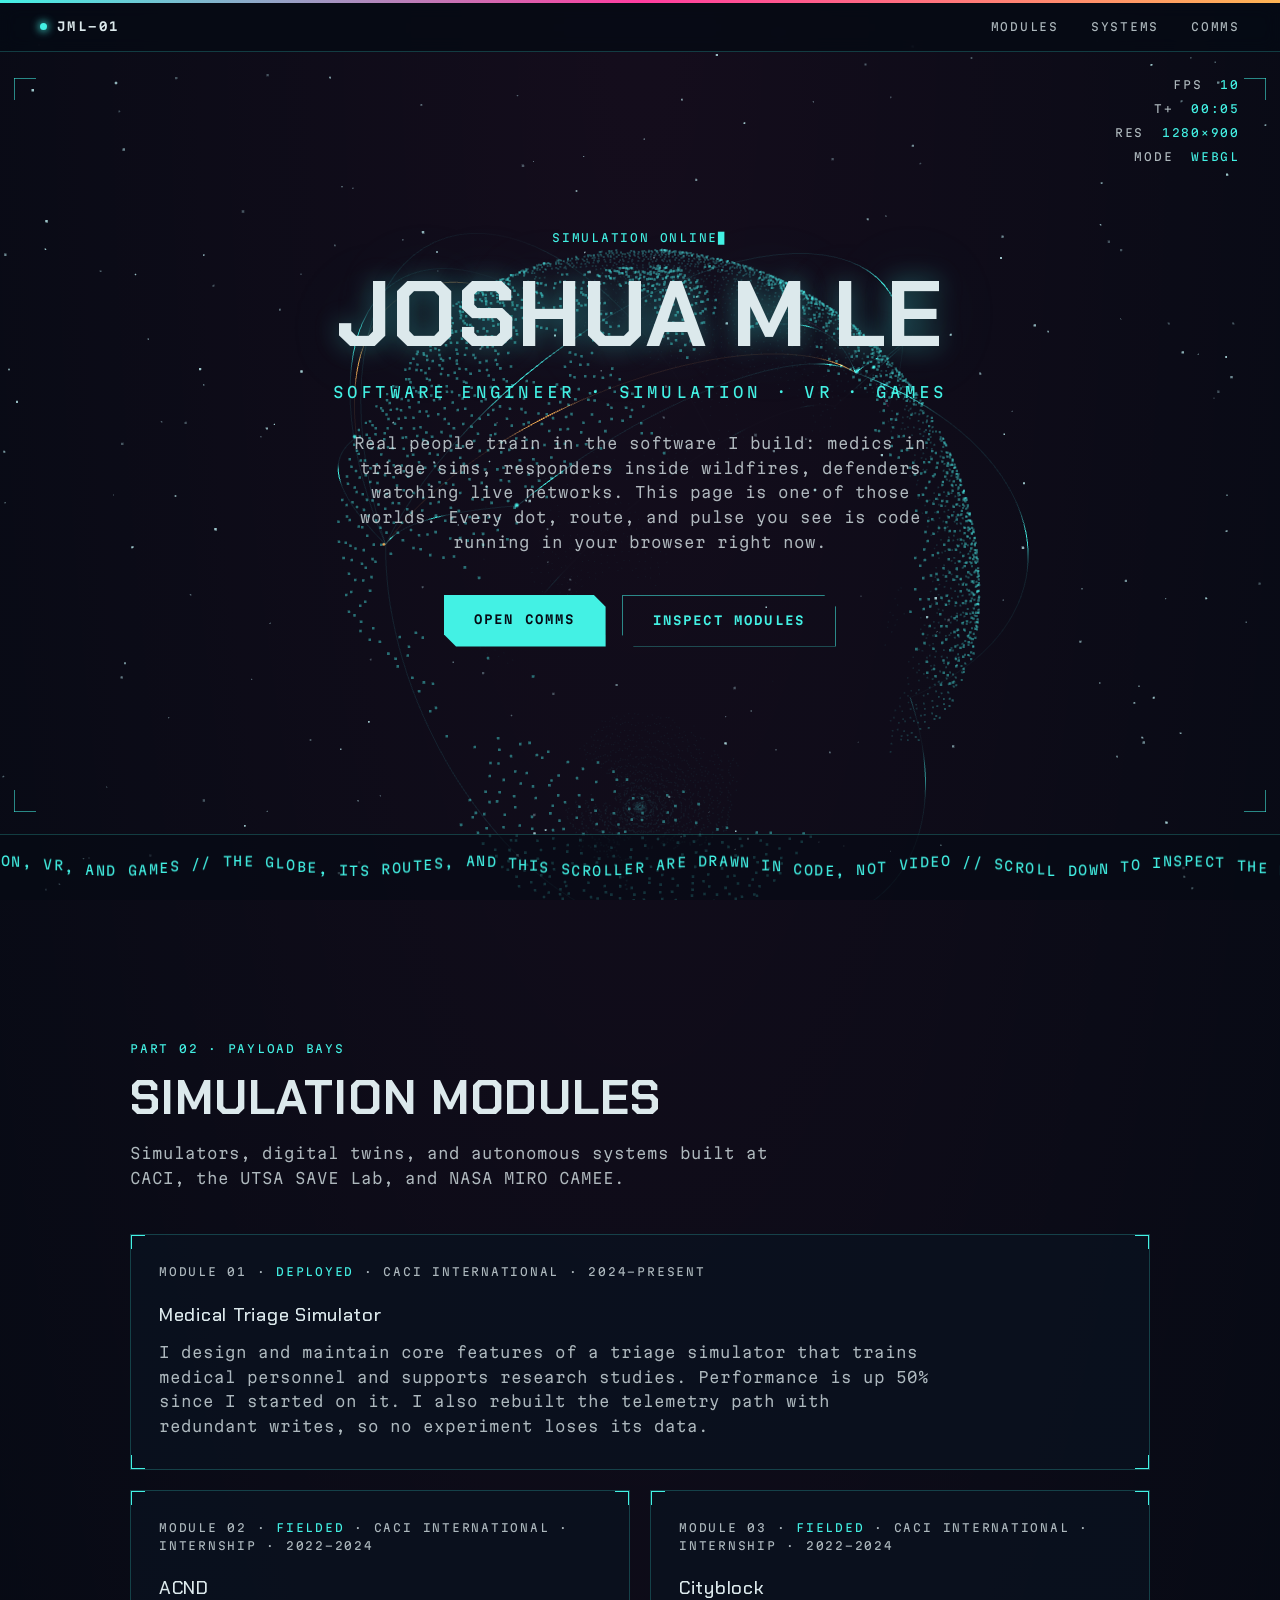
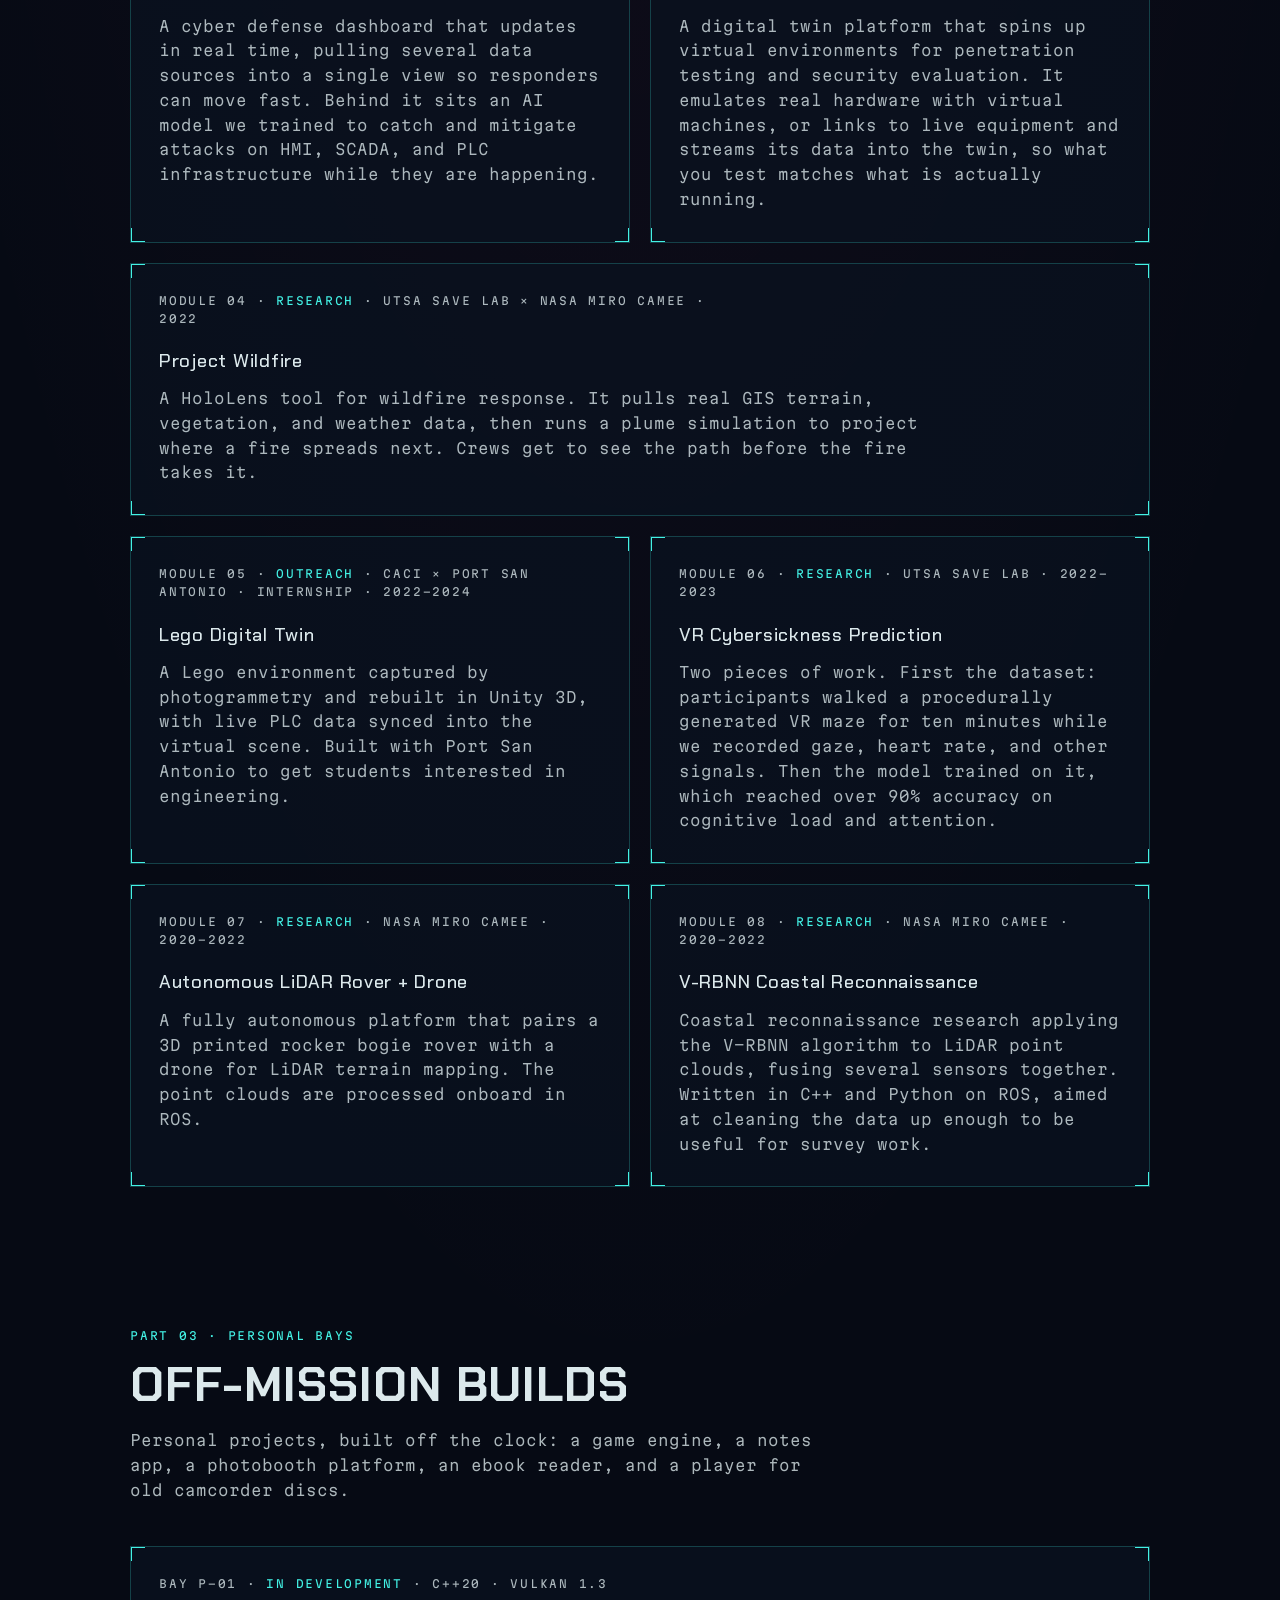
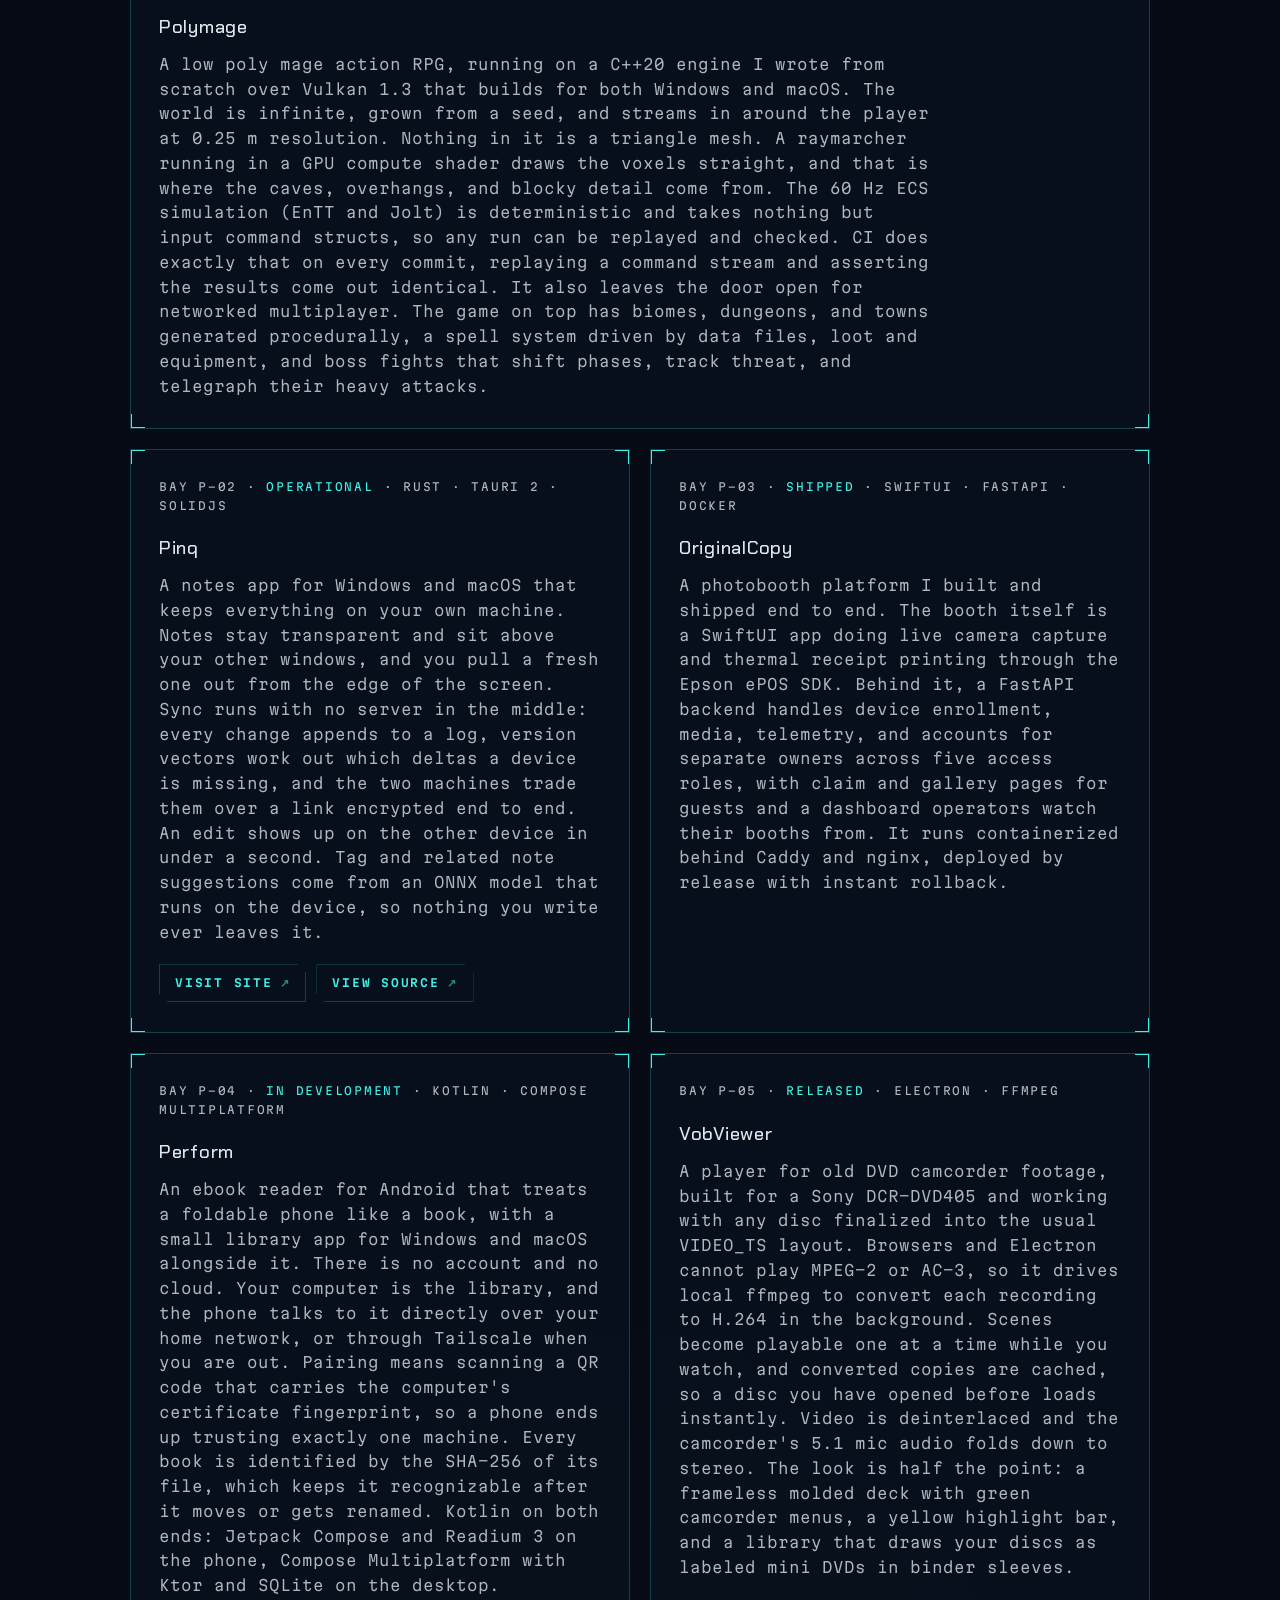
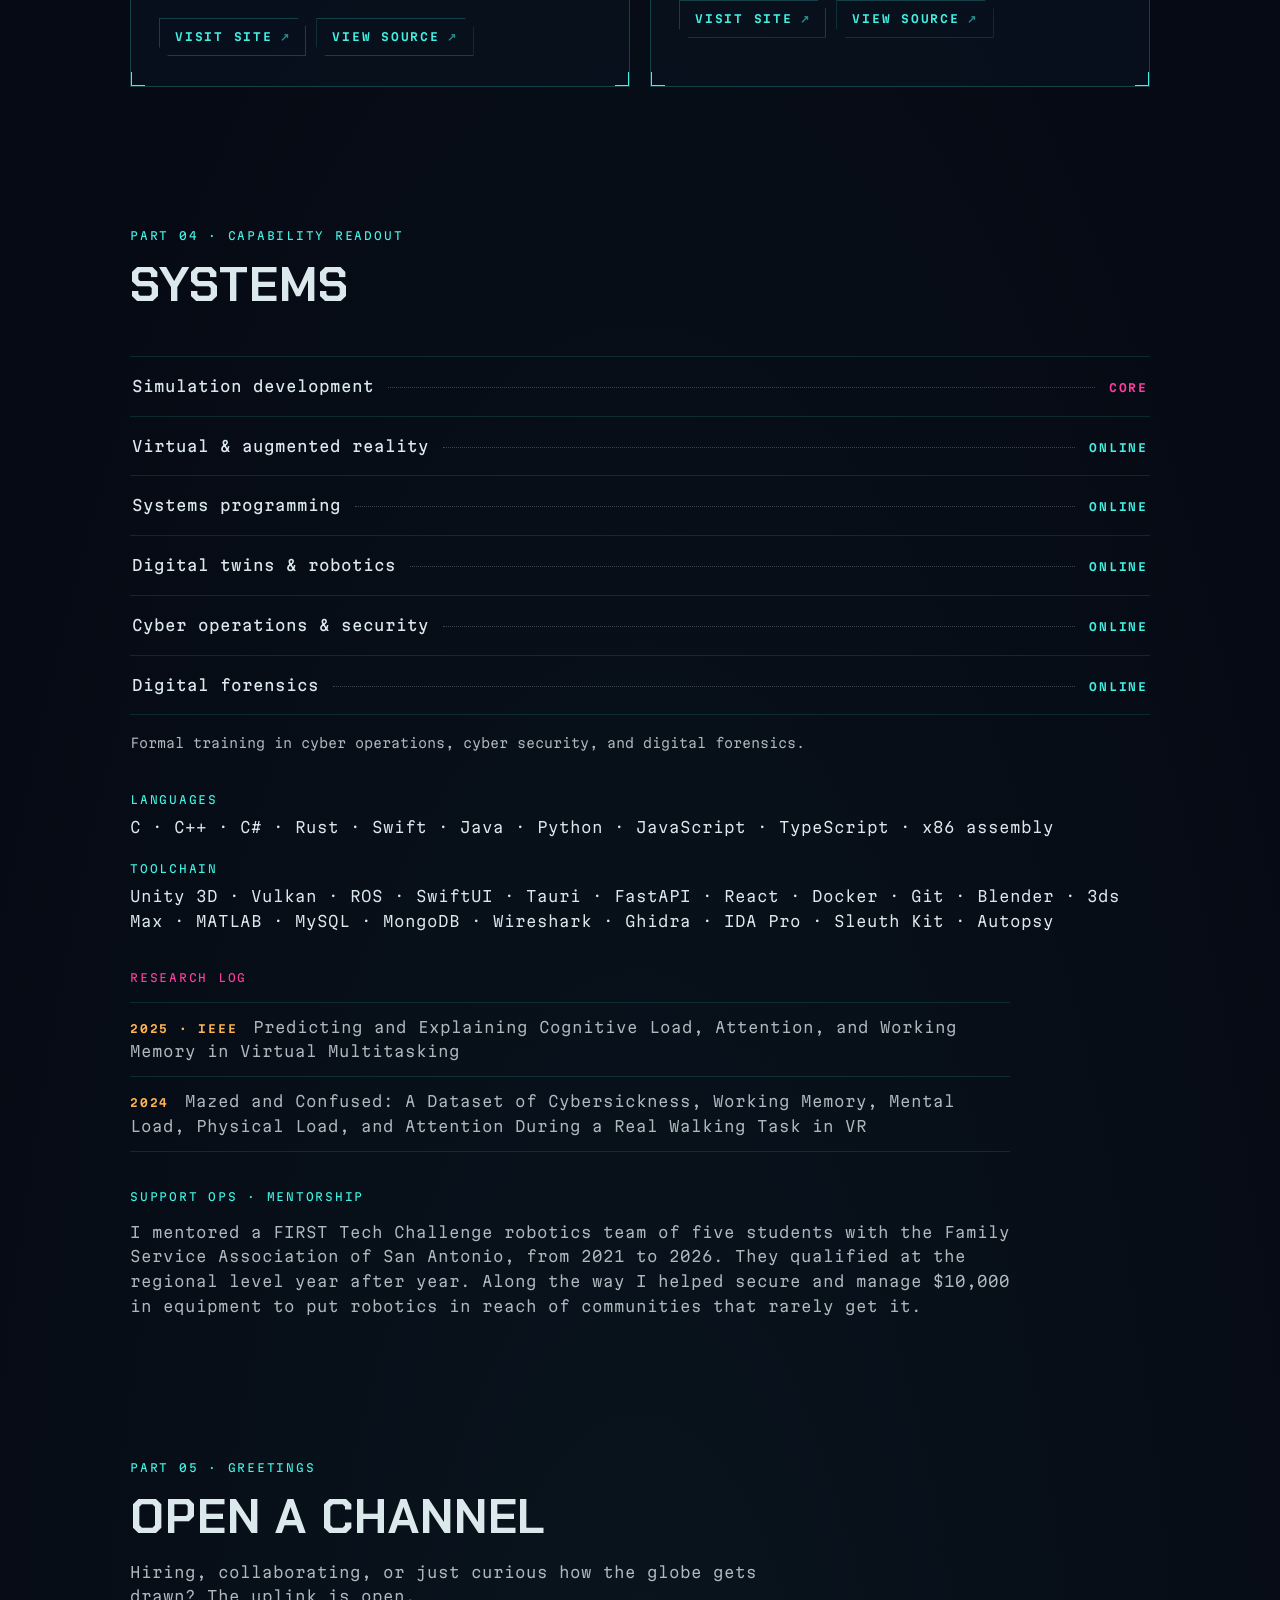
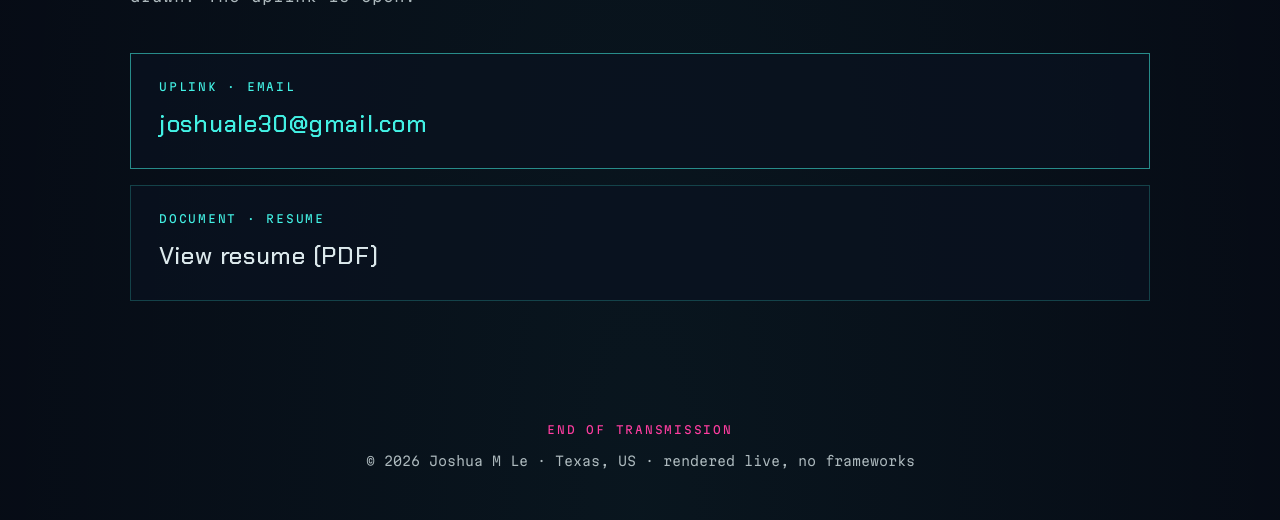
==== commit 297b757a: "Add Perform and VobViewer bays, link projects to site and source Co-Authored-By: Claude Opus 5 <nore" ====
--- a/index.html
+++ b/index.html
@@ -27,7 +27,7 @@
 <link rel="preconnect" href="https://fonts.googleapis.com">
 <link rel="preconnect" href="https://fonts.gstatic.com" crossorigin>
 <link href="https://fonts.googleapis.com/css2?family=Chakra+Petch:wght@500;700&family=Martian+Mono:wght@300;400;600&display=swap" rel="stylesheet">
-<link rel="stylesheet" href="style.css?v=2">
+<link rel="stylesheet" href="style.css?v=3">
 </head>
 <body>
 
@@ -136,7 +136,7 @@
     <header class="part-head">
       <p class="sys-label">Part 03 · personal bays</p>
       <h2 id="offmission-h">Off-mission builds</h2>
-      <p class="part-sub">Personal projects, built off the clock: a game engine, a notes app I use every day, and a product platform that shipped.</p>
+      <p class="part-sub">Personal projects, built off the clock: a game engine, a notes app, a photobooth platform, an ebook reader, and a player for old camcorder discs.</p>
     </header>
 
     <div class="bay-grid">
@@ -149,11 +149,33 @@
         <p class="sys-label bay-state">Bay P-02 · <span class="live">operational</span> · Rust · Tauri 2 · SolidJS</p>
         <h3 class="bay-title">Pinq</h3>
         <p>A notes app for Windows and macOS that keeps everything on your own machine. Notes stay transparent and sit above your other windows, and you pull a fresh one out from the edge of the screen. Sync runs with no server in the middle: every change appends to a log, version vectors work out which deltas a device is missing, and the two machines trade them over a link encrypted end to end. An edit shows up on the other device in under a second. Tag and related note suggestions come from an ONNX model that runs on the device, so nothing you write ever leaves it.</p>
+        <p class="bay-links">
+          <a href="https://pinq-note.vercel.app" target="_blank" rel="noopener">Visit site</a>
+          <a href="https://github.com/Mininoob/pinq" target="_blank" rel="noopener">View source</a>
+        </p>
       </article>
       <article class="bay">
         <p class="sys-label bay-state">Bay P-03 · <span class="live">shipped</span> · SwiftUI · FastAPI · Docker</p>
         <h3 class="bay-title">OriginalCopy</h3>
         <p>A photobooth platform I built and shipped end to end. The booth itself is a SwiftUI app doing live camera capture and thermal receipt printing through the Epson ePOS SDK. Behind it, a FastAPI backend handles device enrollment, media, telemetry, and accounts for separate owners across five access roles, with claim and gallery pages for guests and a dashboard operators watch their booths from. It runs containerized behind Caddy and nginx, deployed by release with instant rollback.</p>
+      </article>
+      <article class="bay">
+        <p class="sys-label bay-state">Bay P-04 · <span class="live">in development</span> · Kotlin · Compose Multiplatform</p>
+        <h3 class="bay-title">Perform</h3>
+        <p>An ebook reader for Android that treats a foldable phone like a book, with a small library app for Windows and macOS alongside it. There is no account and no cloud. Your computer is the library, and the phone talks to it directly over your home network, or through Tailscale when you are out. Pairing means scanning a QR code that carries the computer's certificate fingerprint, so a phone ends up trusting exactly one machine. Every book is identified by the SHA-256 of its file, which keeps it recognizable after it moves or gets renamed. Kotlin on both ends: Jetpack Compose and Readium 3 on the phone, Compose Multiplatform with Ktor and SQLite on the desktop.</p>
+        <p class="bay-links">
+          <a href="https://perform-mininoob.vercel.app" target="_blank" rel="noopener">Visit site</a>
+          <a href="https://github.com/Mininoob/Perform" target="_blank" rel="noopener">View source</a>
+        </p>
+      </article>
+      <article class="bay">
+        <p class="sys-label bay-state">Bay P-05 · <span class="live">released</span> · Electron · ffmpeg</p>
+        <h3 class="bay-title">VobViewer</h3>
+        <p>A player for old DVD camcorder footage, built for a Sony DCR-DVD405 and working with any disc finalized into the usual VIDEO_TS layout. Browsers and Electron cannot play MPEG-2 or AC-3, so it drives local ffmpeg to convert each recording to H.264 in the background. Scenes become playable one at a time while you watch, and converted copies are cached, so a disc you have opened before loads instantly. Video is deinterlaced and the camcorder's 5.1 mic audio folds down to stereo. The look is half the point: a frameless molded deck with green camcorder menus, a yellow highlight bar, and a library that draws your discs as labeled mini DVDs in binder sleeves.</p>
+        <p class="bay-links">
+          <a href="https://vobviewer.vercel.app" target="_blank" rel="noopener">Visit site</a>
+          <a href="https://github.com/Mininoob/VobViewer" target="_blank" rel="noopener">View source</a>
+        </p>
       </article>
     </div>
   </section>
--- a/style.css
+++ b/style.css
@@ -423,6 +423,38 @@
 
 .bay p { color: var(--ink-dim); max-width: 70ch; }
 
+/* Outbound project links, machined like the buttons */
+.bay-links {
+  margin-top: 20px;
+  display: flex;
+  flex-wrap: wrap;
+  gap: 10px;
+}
+.bay-links a {
+  font-family: var(--mono);
+  font-weight: 600;
+  font-size: 11px;
+  letter-spacing: 0.16em;
+  text-transform: uppercase;
+  color: var(--cyan);
+  border: 1px solid var(--cyan-line);
+  padding: 9px 15px;
+  white-space: nowrap;
+  clip-path: polygon(0 0, calc(100% - 9px) 0, 100% 9px, 100% 100%, 9px 100%, 0 calc(100% - 9px));
+  transition: background 0.2s, border-color 0.2s, box-shadow 0.2s;
+}
+.bay-links a::after {
+  content: "\2197";
+  margin-left: 7px;
+  opacity: 0.55;
+}
+.bay-links a:hover {
+  text-decoration: none;
+  border-color: var(--cyan);
+  background: rgba(67, 241, 228, 0.09);
+  box-shadow: 0 0 26px rgba(67, 241, 228, 0.12);
+}
+
 /* ============================================================
    Systems readout
    ============================================================ */
@@ -556,6 +588,11 @@
    ============================================================ */
 @media (max-width: 720px) {
   .bay-grid, .bay-grid-pending { grid-template-columns: 1fr; }
+  .bay-links a {
+    flex: 1 1 0;
+    text-align: center;
+    padding: 12px 8px;
+  }
   .telemetry {
     top: 68px;
     left: 16px;
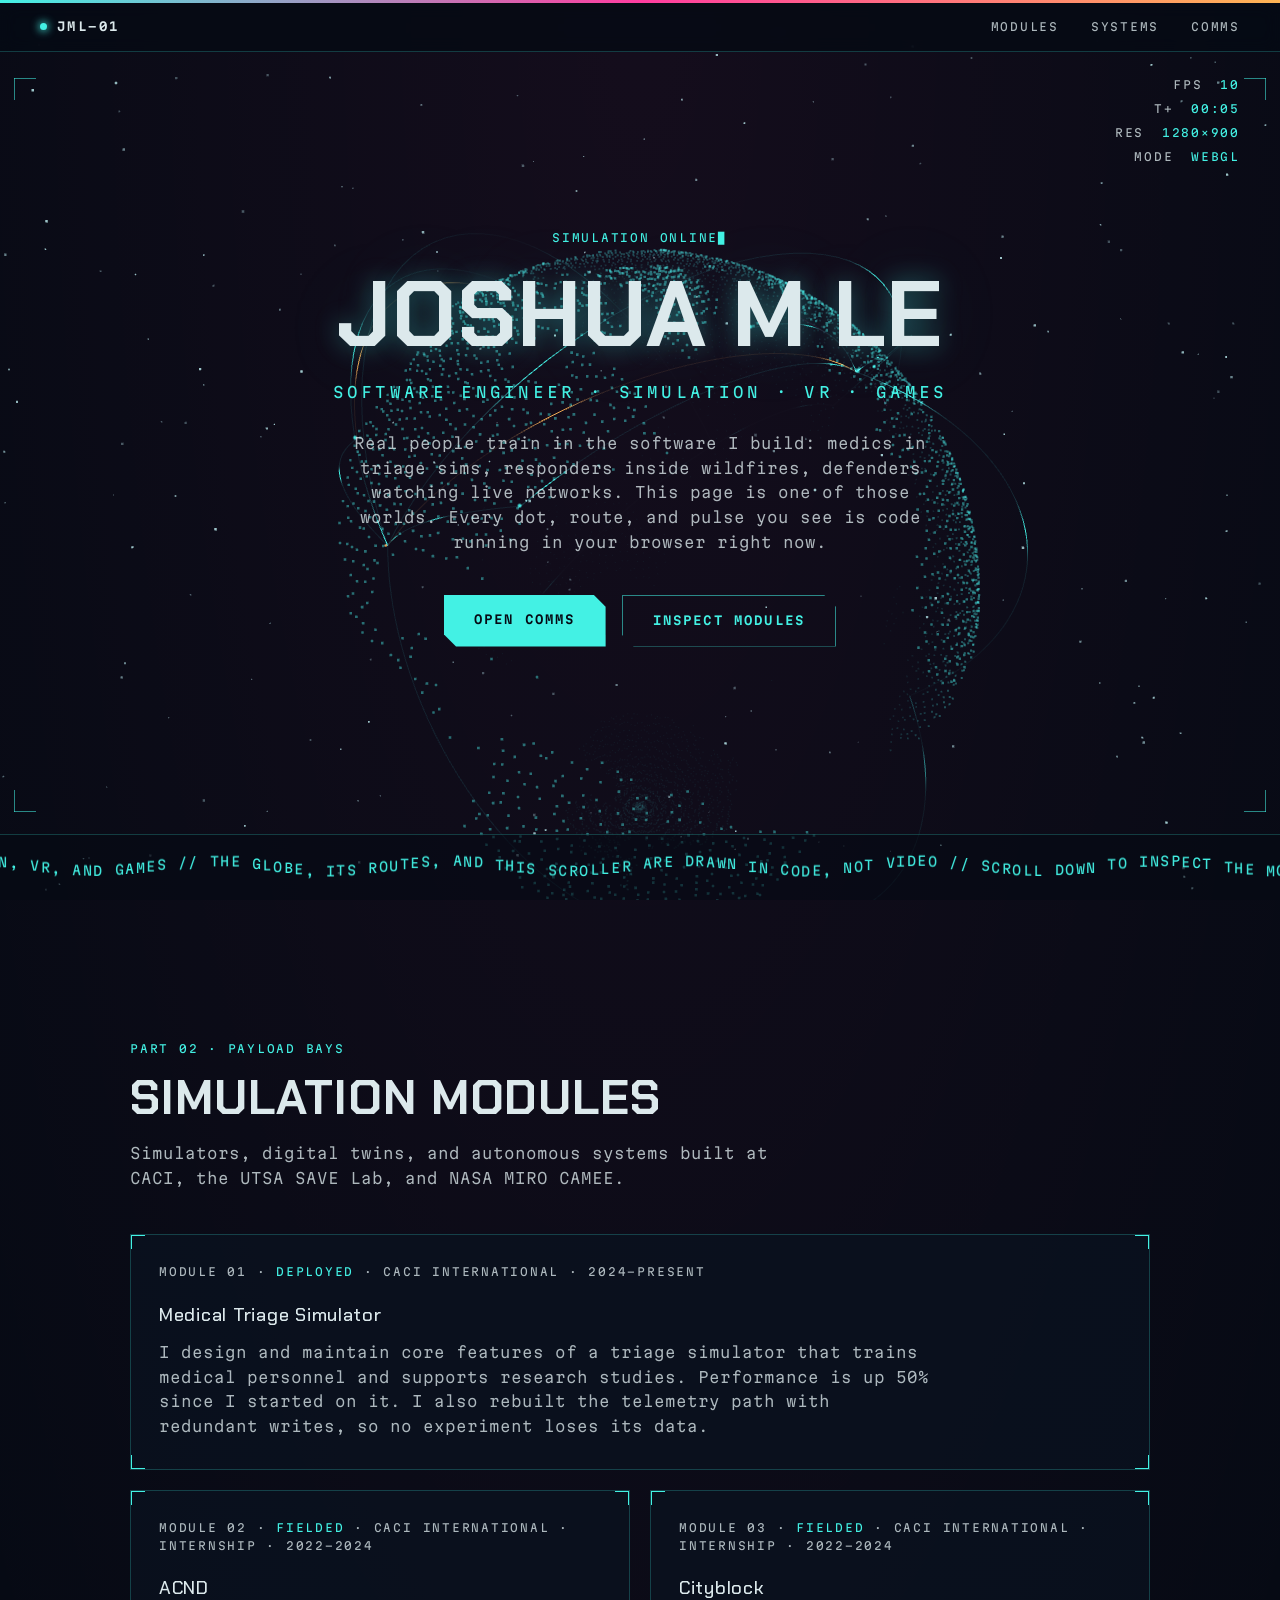
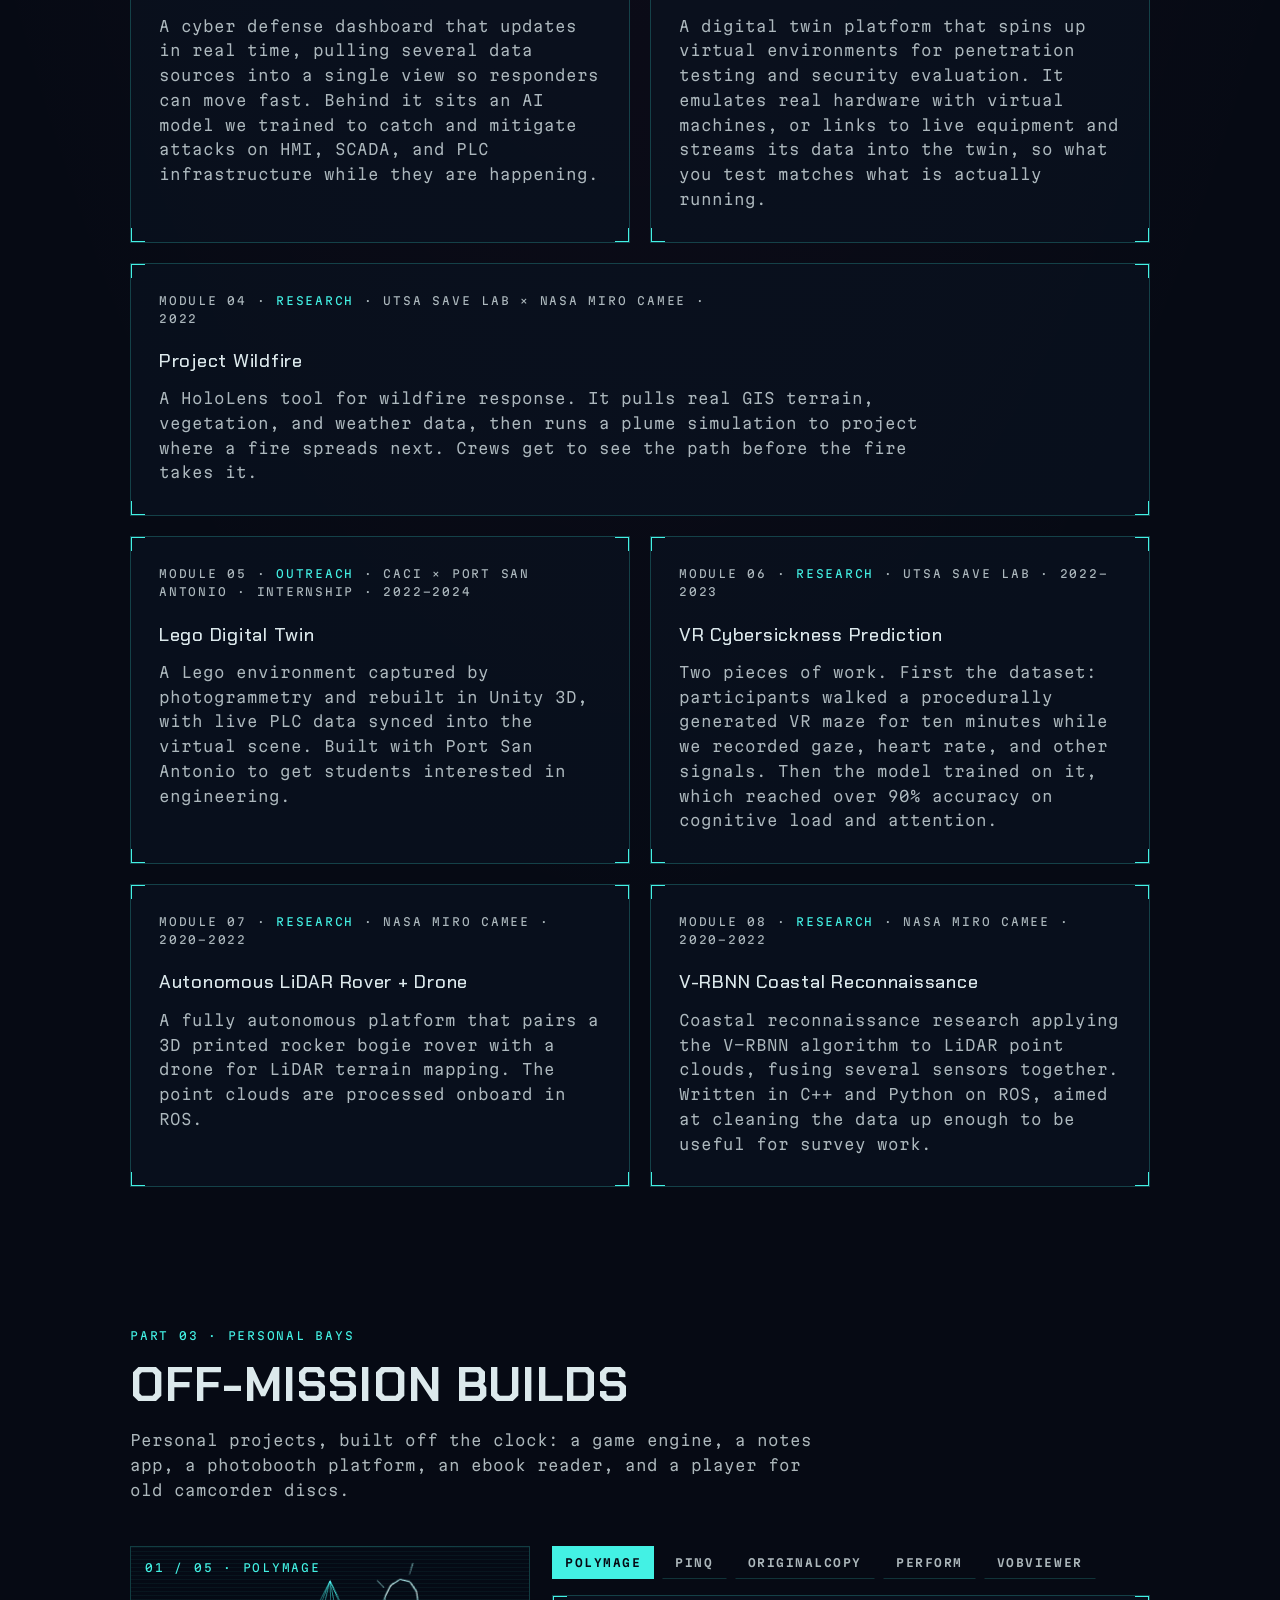
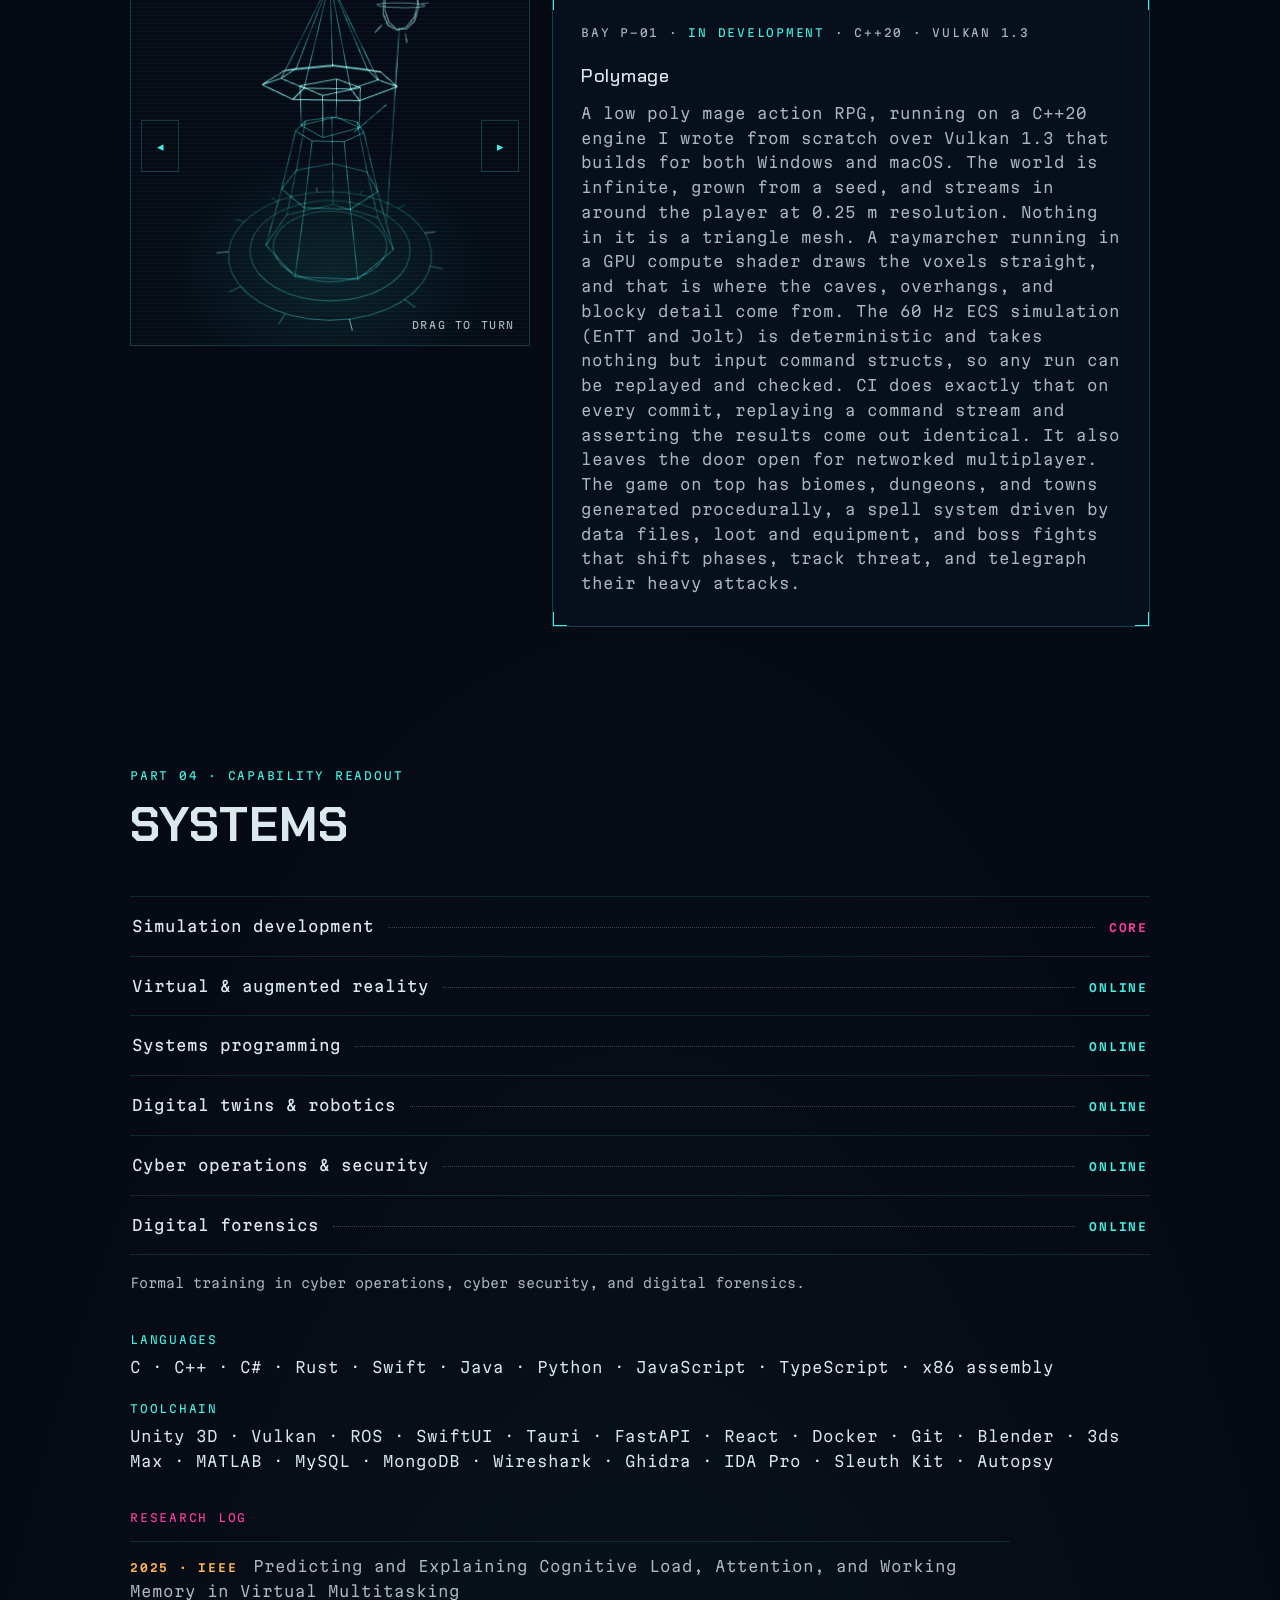
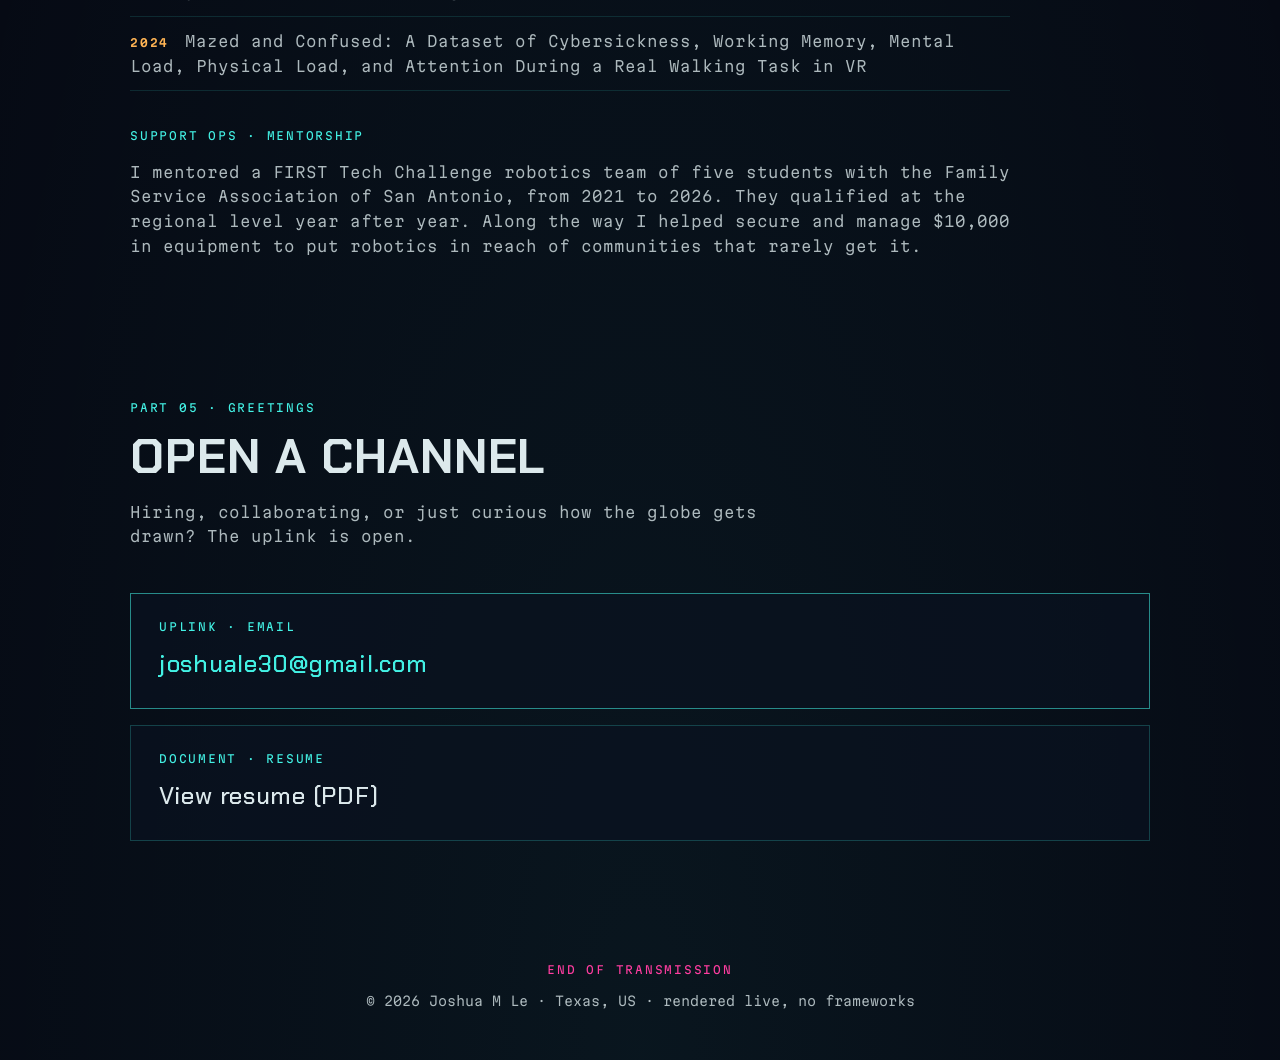
==== commit cce4731d: "Turn personal projects into a hologram carousel Each project gets a wireframe model generated in cod" ====
--- a/index.html
+++ b/index.html
@@ -27,7 +27,7 @@
 <link rel="preconnect" href="https://fonts.googleapis.com">
 <link rel="preconnect" href="https://fonts.gstatic.com" crossorigin>
 <link href="https://fonts.googleapis.com/css2?family=Chakra+Petch:wght@500;700&family=Martian+Mono:wght@300;400;600&display=swap" rel="stylesheet">
-<link rel="stylesheet" href="style.css?v=3">
+<link rel="stylesheet" href="style.css?v=5">
 </head>
 <body>
 
@@ -139,45 +139,62 @@
       <p class="part-sub">Personal projects, built off the clock: a game engine, a notes app, a photobooth platform, an ebook reader, and a player for old camcorder discs.</p>
     </header>
 
-    <div class="bay-grid">
-      <article class="bay bay-wide">
-        <p class="sys-label bay-state">Bay P-01 · <span class="live">in development</span> · C++20 · Vulkan 1.3</p>
-        <h3 class="bay-title">Polymage</h3>
-        <p>A low poly mage action RPG, running on a C++20 engine I wrote from scratch over Vulkan 1.3 that builds for both Windows and macOS. The world is infinite, grown from a seed, and streams in around the player at 0.25&nbsp;m resolution. Nothing in it is a triangle mesh. A raymarcher running in a GPU compute shader draws the voxels straight, and that is where the caves, overhangs, and blocky detail come from. The 60&nbsp;Hz ECS simulation (EnTT and Jolt) is deterministic and takes nothing but input command structs, so any run can be replayed and checked. CI does exactly that on every commit, replaying a command stream and asserting the results come out identical. It also leaves the door open for networked multiplayer. The game on top has biomes, dungeons, and towns generated procedurally, a spell system driven by data files, loot and equipment, and boss fights that shift phases, track threat, and telegraph their heavy attacks.</p>
-      </article>
-      <article class="bay">
-        <p class="sys-label bay-state">Bay P-02 · <span class="live">operational</span> · Rust · Tauri 2 · SolidJS</p>
-        <h3 class="bay-title">Pinq</h3>
-        <p>A notes app for Windows and macOS that keeps everything on your own machine. Notes stay transparent and sit above your other windows, and you pull a fresh one out from the edge of the screen. Sync runs with no server in the middle: every change appends to a log, version vectors work out which deltas a device is missing, and the two machines trade them over a link encrypted end to end. An edit shows up on the other device in under a second. Tag and related note suggestions come from an ONNX model that runs on the device, so nothing you write ever leaves it.</p>
-        <p class="bay-links">
-          <a href="https://pinq-note.vercel.app" target="_blank" rel="noopener">Visit site</a>
+    <div class="holo">
+      <div class="holo-stage">
+        <canvas id="holo-canvas" aria-hidden="true"></canvas>
+        <p class="holo-readout sys-label" aria-hidden="true"><span id="holo-idx">01</span> / 05 · <span id="holo-name">POLYMAGE</span></p>
+        <button class="holo-nav holo-prev" type="button" aria-label="Previous project"><span aria-hidden="true">&#9666;</span></button>
+        <button class="holo-nav holo-next" type="button" aria-label="Next project"><span aria-hidden="true">&#9656;</span></button>
+        <p class="holo-hint sys-label" aria-hidden="true">drag to turn</p>
+      </div>
+
+      <div class="holo-info">
+        <div class="holo-tabs" role="tablist" aria-label="Personal projects">
+        <button type="button" role="tab" id="holo-tab-0" aria-controls="holo-panel-0" aria-selected="true" tabindex="0">Polymage</button>
+        <button type="button" role="tab" id="holo-tab-1" aria-controls="holo-panel-1" aria-selected="false" tabindex="-1">Pinq</button>
+        <button type="button" role="tab" id="holo-tab-2" aria-controls="holo-panel-2" aria-selected="false" tabindex="-1">OriginalCopy</button>
+        <button type="button" role="tab" id="holo-tab-3" aria-controls="holo-panel-3" aria-selected="false" tabindex="-1">Perform</button>
+        <button type="button" role="tab" id="holo-tab-4" aria-controls="holo-panel-4" aria-selected="false" tabindex="-1">VobViewer</button>
+        </div>
+        <div class="holo-panel bay" role="tabpanel" id="holo-panel-0" aria-labelledby="holo-tab-0" tabindex="0">
+          <p class="sys-label bay-state">Bay P-01 · <span class="live">in development</span> · C++20 · Vulkan 1.3</p>
+          <h3 class="bay-title">Polymage</h3>
+          <p>A low poly mage action RPG, running on a C++20 engine I wrote from scratch over Vulkan 1.3 that builds for both Windows and macOS. The world is infinite, grown from a seed, and streams in around the player at 0.25&nbsp;m resolution. Nothing in it is a triangle mesh. A raymarcher running in a GPU compute shader draws the voxels straight, and that is where the caves, overhangs, and blocky detail come from. The 60&nbsp;Hz ECS simulation (EnTT and Jolt) is deterministic and takes nothing but input command structs, so any run can be replayed and checked. CI does exactly that on every commit, replaying a command stream and asserting the results come out identical. It also leaves the door open for networked multiplayer. The game on top has biomes, dungeons, and towns generated procedurally, a spell system driven by data files, loot and equipment, and boss fights that shift phases, track threat, and telegraph their heavy attacks.</p>
+        </div>
+        <div class="holo-panel bay" role="tabpanel" id="holo-panel-1" aria-labelledby="holo-tab-1" tabindex="0" hidden>
+          <p class="sys-label bay-state">Bay P-02 · <span class="live">operational</span> · Rust · Tauri 2 · SolidJS</p>
+          <h3 class="bay-title">Pinq</h3>
+          <p>A notes app for Windows and macOS that keeps everything on your own machine. Notes stay transparent and sit above your other windows, and you pull a fresh one out from the edge of the screen. Sync runs with no server in the middle: every change appends to a log, version vectors work out which deltas a device is missing, and the two machines trade them over a link encrypted end to end. An edit shows up on the other device in under a second. Tag and related note suggestions come from an ONNX model that runs on the device, so nothing you write ever leaves it.</p>
+          <p class="bay-links">
+            <a href="https://pinq-note.vercel.app" target="_blank" rel="noopener">Visit site</a>
           <a href="https://github.com/Mininoob/pinq" target="_blank" rel="noopener">View source</a>
-        </p>
-      </article>
-      <article class="bay">
-        <p class="sys-label bay-state">Bay P-03 · <span class="live">shipped</span> · SwiftUI · FastAPI · Docker</p>
-        <h3 class="bay-title">OriginalCopy</h3>
-        <p>A photobooth platform I built and shipped end to end. The booth itself is a SwiftUI app doing live camera capture and thermal receipt printing through the Epson ePOS SDK. Behind it, a FastAPI backend handles device enrollment, media, telemetry, and accounts for separate owners across five access roles, with claim and gallery pages for guests and a dashboard operators watch their booths from. It runs containerized behind Caddy and nginx, deployed by release with instant rollback.</p>
-      </article>
-      <article class="bay">
-        <p class="sys-label bay-state">Bay P-04 · <span class="live">in development</span> · Kotlin · Compose Multiplatform</p>
-        <h3 class="bay-title">Perform</h3>
-        <p>An ebook reader for Android that treats a foldable phone like a book, with a small library app for Windows and macOS alongside it. There is no account and no cloud. Your computer is the library, and the phone talks to it directly over your home network, or through Tailscale when you are out. Pairing means scanning a QR code that carries the computer's certificate fingerprint, so a phone ends up trusting exactly one machine. Every book is identified by the SHA-256 of its file, which keeps it recognizable after it moves or gets renamed. Kotlin on both ends: Jetpack Compose and Readium 3 on the phone, Compose Multiplatform with Ktor and SQLite on the desktop.</p>
-        <p class="bay-links">
-          <a href="https://perform-mininoob.vercel.app" target="_blank" rel="noopener">Visit site</a>
+          </p>
+        </div>
+        <div class="holo-panel bay" role="tabpanel" id="holo-panel-2" aria-labelledby="holo-tab-2" tabindex="0" hidden>
+          <p class="sys-label bay-state">Bay P-03 · <span class="live">shipped</span> · SwiftUI · FastAPI · Docker</p>
+          <h3 class="bay-title">OriginalCopy</h3>
+          <p>A photobooth platform I built and shipped end to end. The booth itself is a SwiftUI app doing live camera capture and thermal receipt printing through the Epson ePOS SDK. Behind it, a FastAPI backend handles device enrollment, media, telemetry, and accounts for separate owners across five access roles, with claim and gallery pages for guests and a dashboard operators watch their booths from. It runs containerized behind Caddy and nginx, deployed by release with instant rollback.</p>
+        </div>
+        <div class="holo-panel bay" role="tabpanel" id="holo-panel-3" aria-labelledby="holo-tab-3" tabindex="0" hidden>
+          <p class="sys-label bay-state">Bay P-04 · <span class="live">in development</span> · Kotlin · Compose Multiplatform</p>
+          <h3 class="bay-title">Perform</h3>
+          <p>An ebook reader for Android that treats a foldable phone like a book, with a small library app for Windows and macOS alongside it. There is no account and no cloud. Your computer is the library, and the phone talks to it directly over your home network, or through Tailscale when you are out. Pairing means scanning a QR code that carries the computer's certificate fingerprint, so a phone ends up trusting exactly one machine. Every book is identified by the SHA-256 of its file, which keeps it recognizable after it moves or gets renamed. Kotlin on both ends: Jetpack Compose and Readium 3 on the phone, Compose Multiplatform with Ktor and SQLite on the desktop.</p>
+          <p class="bay-links">
+            <a href="https://perform-mininoob.vercel.app" target="_blank" rel="noopener">Visit site</a>
           <a href="https://github.com/Mininoob/Perform" target="_blank" rel="noopener">View source</a>
-        </p>
-      </article>
-      <article class="bay">
-        <p class="sys-label bay-state">Bay P-05 · <span class="live">released</span> · Electron · ffmpeg</p>
-        <h3 class="bay-title">VobViewer</h3>
-        <p>A player for old DVD camcorder footage, built for a Sony DCR-DVD405 and working with any disc finalized into the usual VIDEO_TS layout. Browsers and Electron cannot play MPEG-2 or AC-3, so it drives local ffmpeg to convert each recording to H.264 in the background. Scenes become playable one at a time while you watch, and converted copies are cached, so a disc you have opened before loads instantly. Video is deinterlaced and the camcorder's 5.1 mic audio folds down to stereo. The look is half the point: a frameless molded deck with green camcorder menus, a yellow highlight bar, and a library that draws your discs as labeled mini DVDs in binder sleeves.</p>
-        <p class="bay-links">
-          <a href="https://vobviewer.vercel.app" target="_blank" rel="noopener">Visit site</a>
+          </p>
+        </div>
+        <div class="holo-panel bay" role="tabpanel" id="holo-panel-4" aria-labelledby="holo-tab-4" tabindex="0" hidden>
+          <p class="sys-label bay-state">Bay P-05 · <span class="live">released</span> · Electron · ffmpeg</p>
+          <h3 class="bay-title">VobViewer</h3>
+          <p>A player for old DVD camcorder footage, built for a Sony DCR-DVD405 and working with any disc finalized into the usual VIDEO_TS layout. Browsers and Electron cannot play MPEG-2 or AC-3, so it drives local ffmpeg to convert each recording to H.264 in the background. Scenes become playable one at a time while you watch, and converted copies are cached, so a disc you have opened before loads instantly. Video is deinterlaced and the camcorder's 5.1 mic audio folds down to stereo. The look is half the point: a frameless molded deck with green camcorder menus, a yellow highlight bar, and a library that draws your discs as labeled mini DVDs in binder sleeves.</p>
+          <p class="bay-links">
+            <a href="https://vobviewer.vercel.app" target="_blank" rel="noopener">Visit site</a>
           <a href="https://github.com/Mininoob/VobViewer" target="_blank" rel="noopener">View source</a>
-        </p>
-      </article>
-    </div>
+          </p>
+        </div>
+      </div>
+    </div></div>
   </section>
 
   <!-- ============ PART 4 · SYSTEMS ============ -->
@@ -254,5 +271,6 @@
 </main>
 
 <script src="main.js?v=3" defer></script>
+<script src="holo.js?v=3" defer></script>
 </body>
 </html>
--- a/style.css
+++ b/style.css
@@ -617,3 +617,111 @@
   .led, .cursor, .bay-scan { animation: none; }
   .scroller-track { transform: none !important; }
 }
+
+/* ============================================================
+   Hologram carousel
+   ============================================================ */
+.holo {
+  display: grid;
+  grid-template-columns: minmax(0, 400px) minmax(0, 1fr);
+  gap: 22px;
+  align-items: start;
+}
+
+.holo-stage {
+  position: relative;
+  aspect-ratio: 1 / 1;
+  background:
+    radial-gradient(60% 45% at 50% 82%, rgba(67, 241, 228, 0.1), transparent 70%),
+    rgba(6, 12, 22, 0.55);
+  border: 1px solid var(--cyan-line);
+  overflow: hidden;
+}
+.holo-stage.holo-off { display: none; }
+.holo-stage::after {
+  content: "";
+  position: absolute;
+  inset: 0;
+  pointer-events: none;
+  background: repeating-linear-gradient(
+    180deg, rgba(67, 241, 228, 0.05) 0 1px, transparent 1px 4px);
+}
+
+#holo-canvas {
+  width: 100%;
+  height: 100%;
+  display: block;
+  cursor: grab;
+  touch-action: pan-y;
+}
+.holo-grabbing #holo-canvas { cursor: grabbing; }
+
+.holo-readout {
+  position: absolute;
+  top: 12px;
+  left: 14px;
+  margin: 0;
+  pointer-events: none;
+}
+.holo-hint {
+  position: absolute;
+  bottom: 12px;
+  right: 14px;
+  margin: 0;
+  color: var(--ink-dim);
+  font-size: 10px;
+  pointer-events: none;
+}
+
+.holo-nav {
+  position: absolute;
+  top: 50%;
+  transform: translateY(-50%);
+  width: 38px;
+  height: 52px;
+  background: rgba(6, 10, 20, 0.6);
+  border: 1px solid var(--cyan-line);
+  color: var(--cyan);
+  font-size: 13px;
+  cursor: pointer;
+  transition: background 0.2s, border-color 0.2s;
+}
+.holo-nav:hover { background: rgba(67, 241, 228, 0.12); border-color: var(--cyan); }
+.holo-prev { left: 10px; }
+.holo-next { right: 10px; }
+
+.holo-tabs {
+  display: flex;
+  flex-wrap: wrap;
+  gap: 8px;
+  margin-bottom: 16px;
+}
+.holo-tabs [role="tab"] {
+  font-family: var(--mono);
+  font-weight: 600;
+  font-size: 11px;
+  letter-spacing: 0.14em;
+  text-transform: uppercase;
+  color: var(--ink-dim);
+  background: none;
+  border: 1px solid transparent;
+  border-bottom-color: rgba(67, 241, 228, 0.18);
+  padding: 9px 12px;
+  cursor: pointer;
+  transition: color 0.2s, border-color 0.2s, background 0.2s;
+}
+.holo-tabs [role="tab"]:hover { color: var(--cyan); }
+.holo-tabs [role="tab"][aria-selected="true"] {
+  color: var(--void);
+  background: var(--cyan);
+  border-color: var(--cyan);
+}
+
+.holo-panel { min-height: 1px; }
+.holo-panel[hidden] { display: none; }
+
+@media (max-width: 860px) {
+  .holo { grid-template-columns: 1fr; }
+  .holo-stage { max-width: 420px; margin: 0 auto; width: 100%; }
+  .holo-nav { width: 44px; }
+}
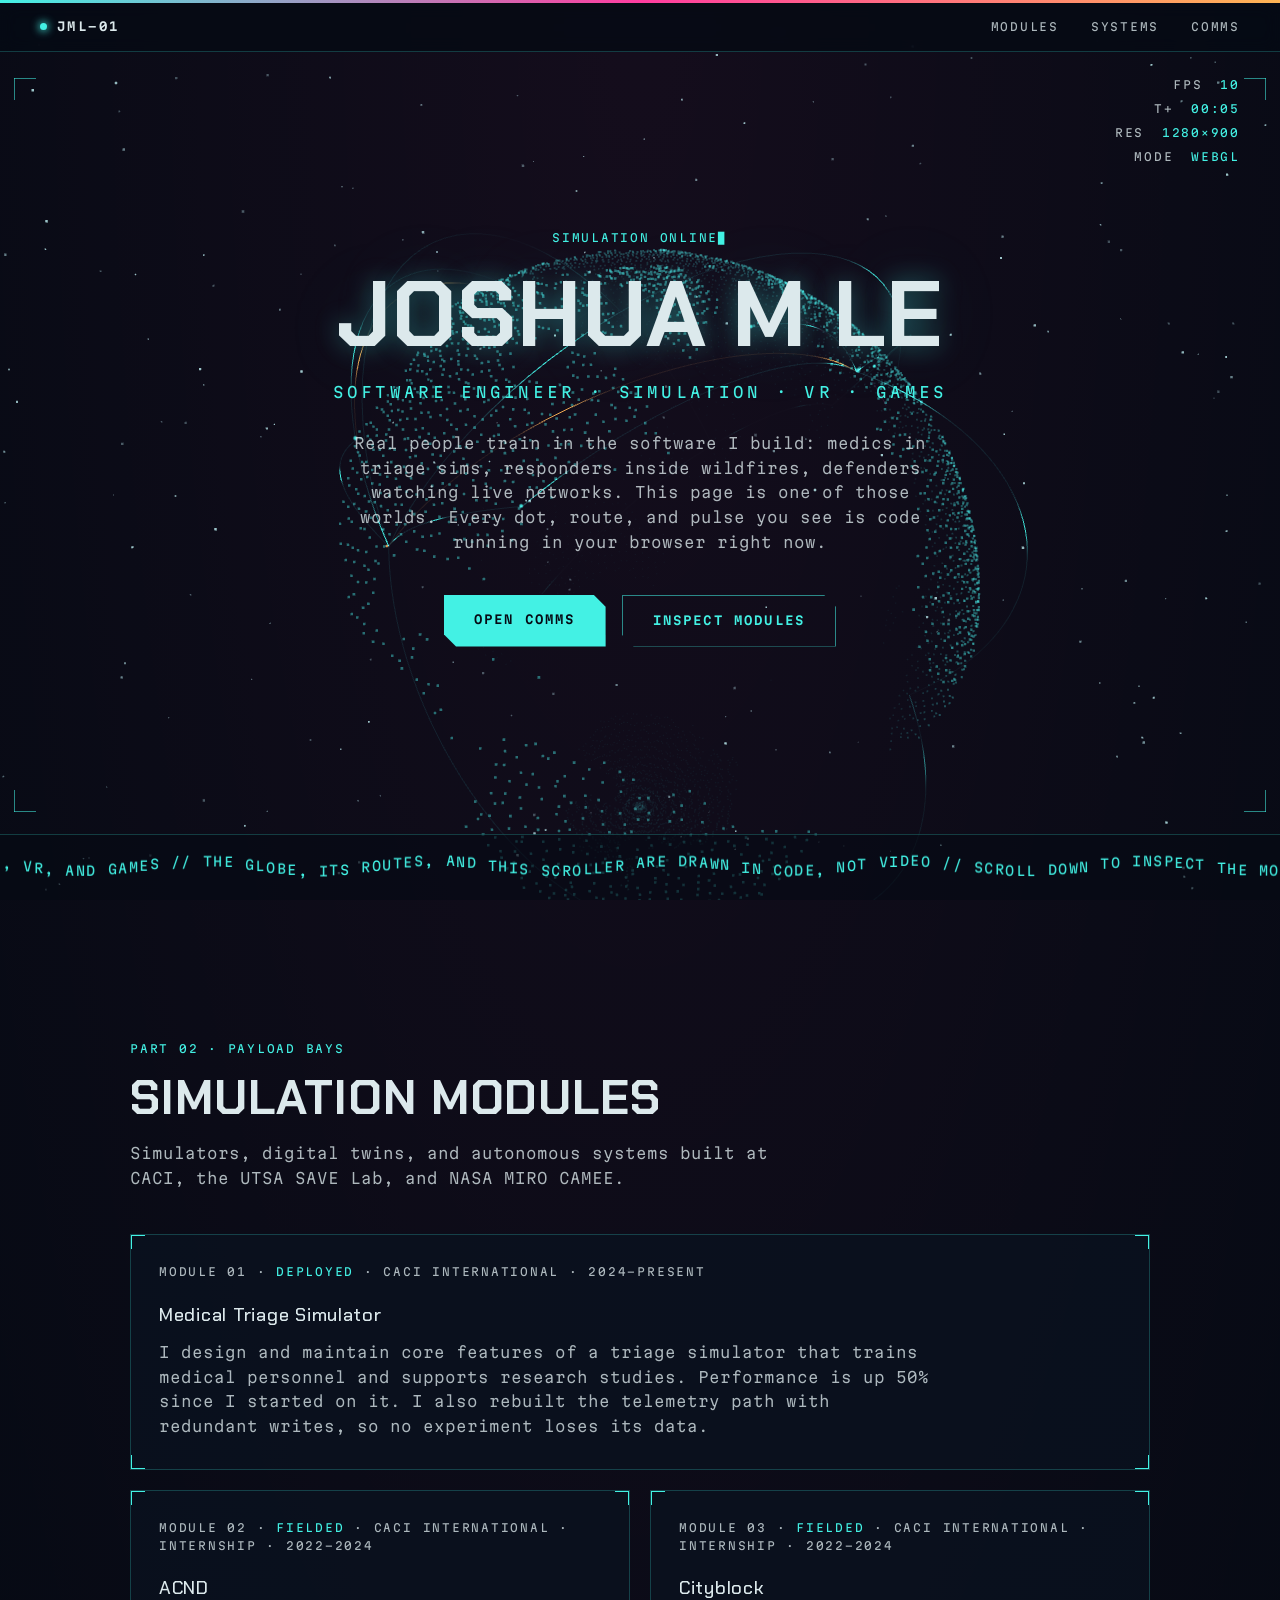
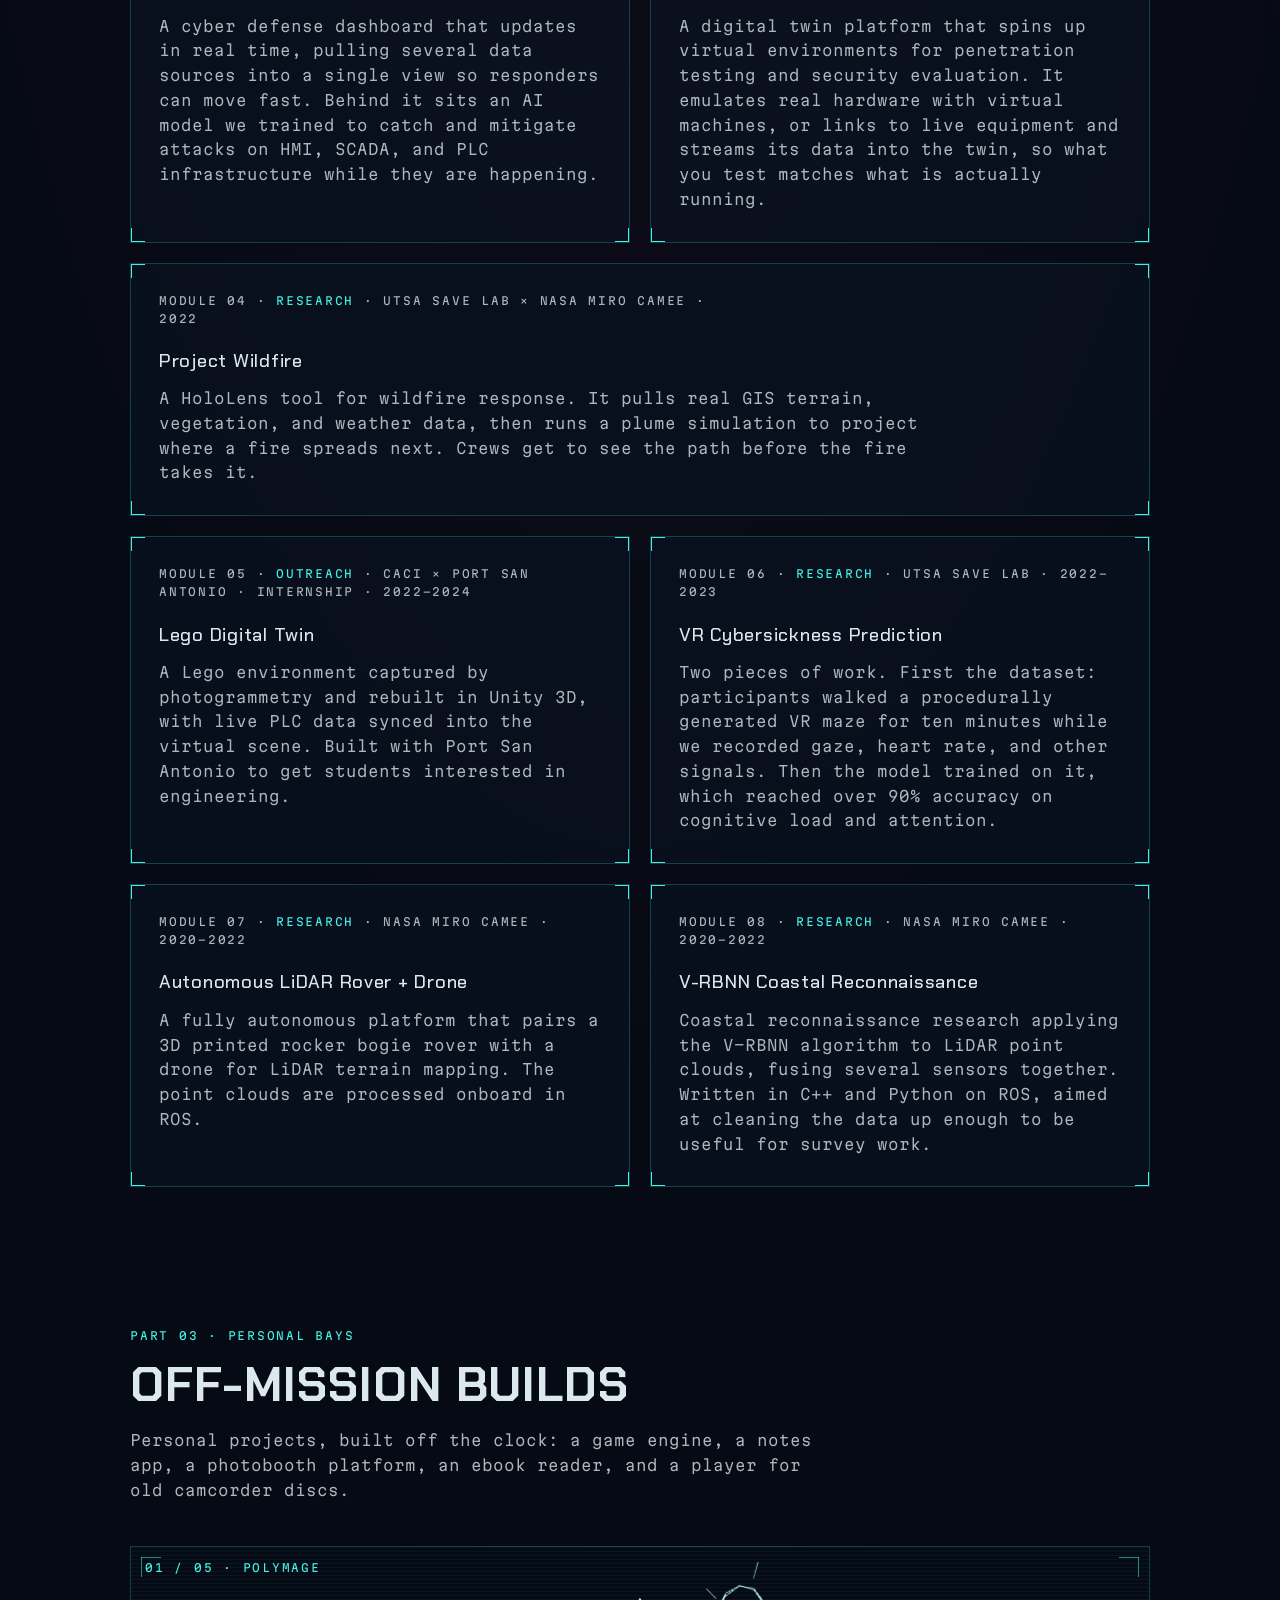
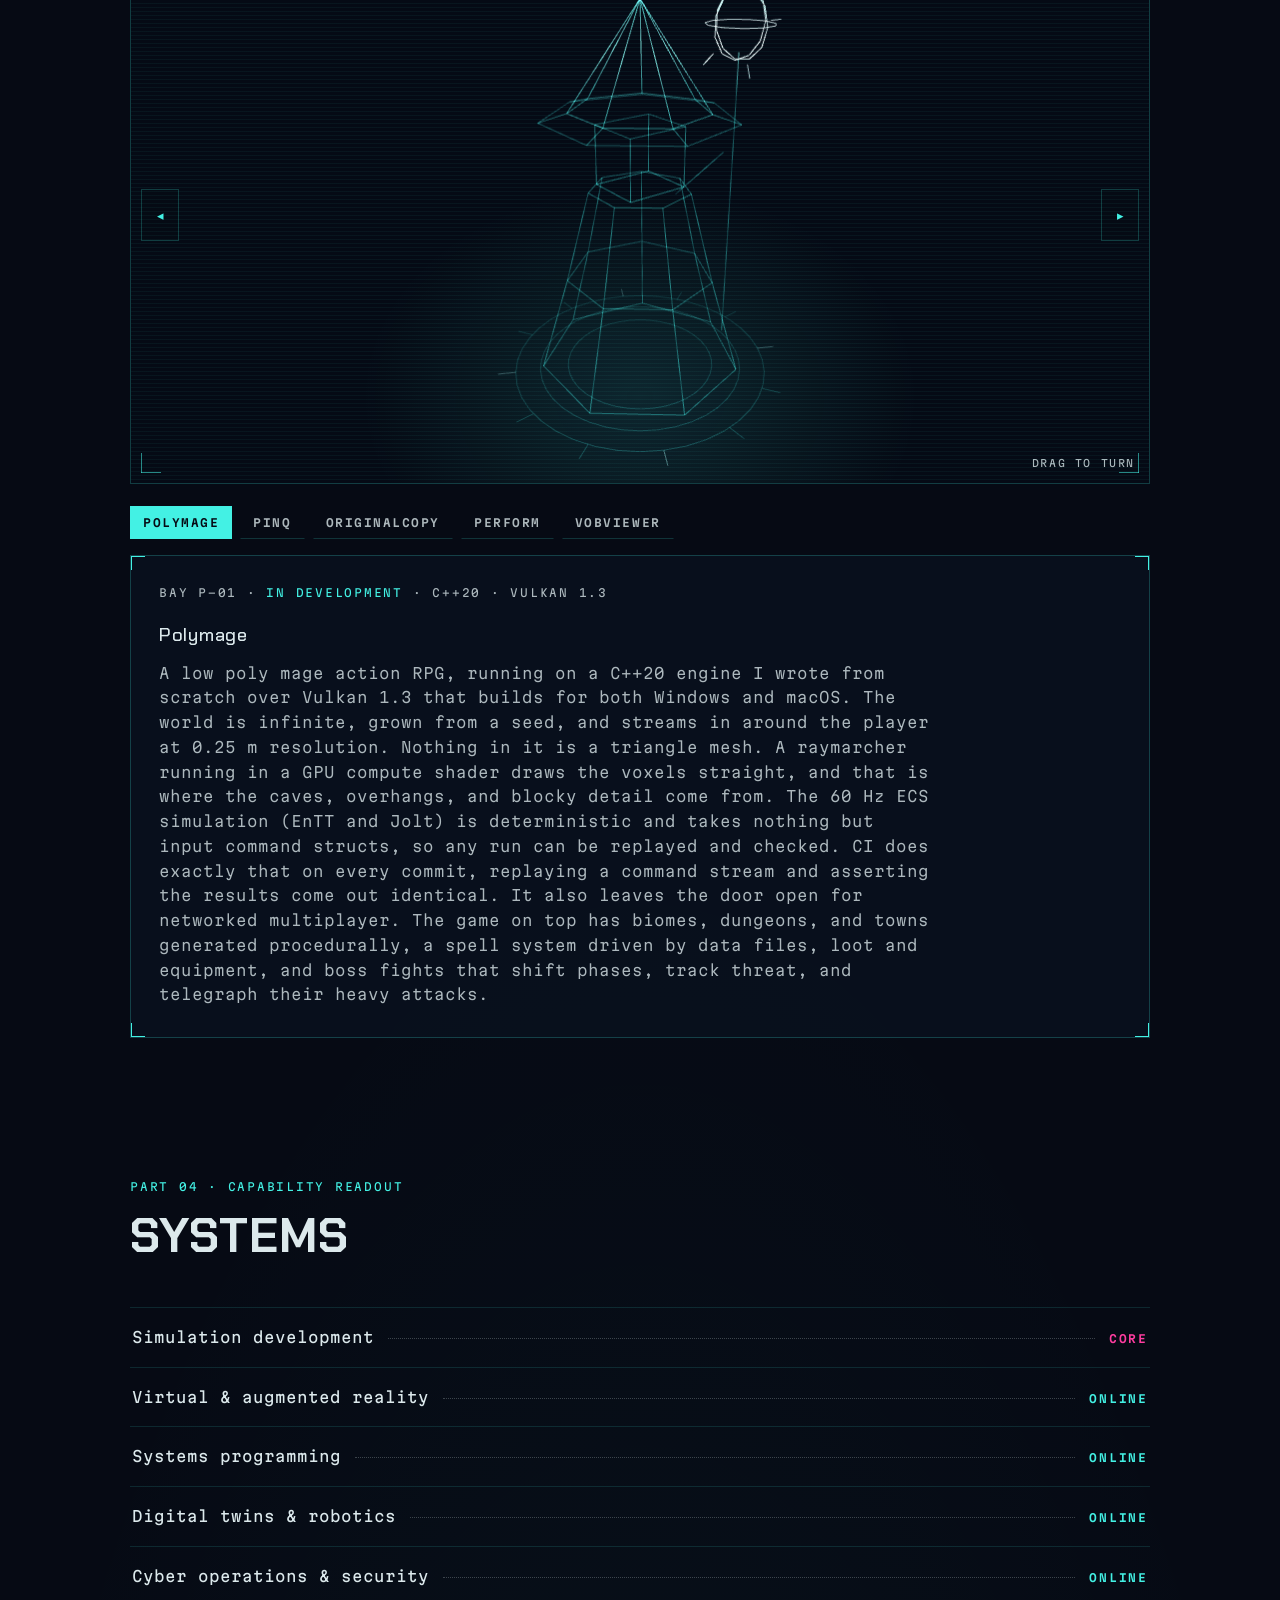
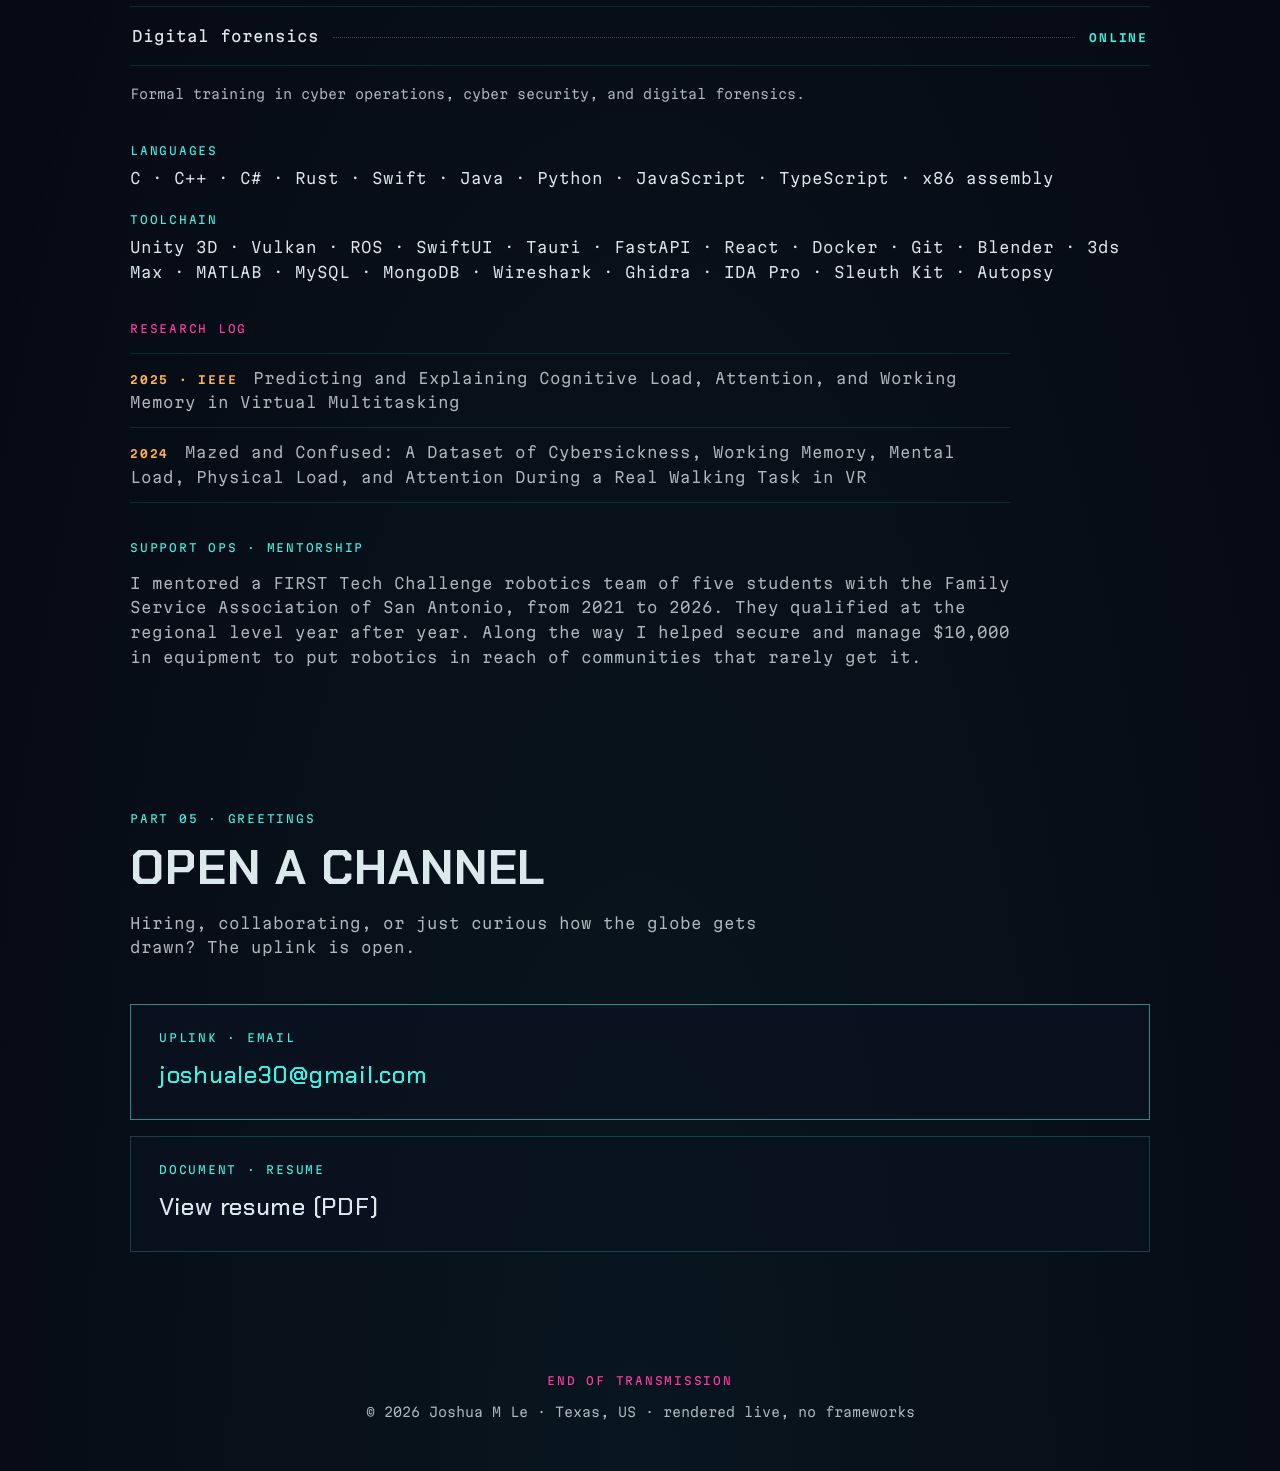
==== commit 5763afeb: "Rework holograms from reference photos, widen the stage OriginalCopy becomes the kiosk booth from th" ====
--- a/index.html
+++ b/index.html
@@ -27,7 +27,7 @@
 <link rel="preconnect" href="https://fonts.googleapis.com">
 <link rel="preconnect" href="https://fonts.gstatic.com" crossorigin>
 <link href="https://fonts.googleapis.com/css2?family=Chakra+Petch:wght@500;700&family=Martian+Mono:wght@300;400;600&display=swap" rel="stylesheet">
-<link rel="stylesheet" href="style.css?v=5">
+<link rel="stylesheet" href="style.css?v=7">
 </head>
 <body>
 
@@ -178,7 +178,7 @@
         <div class="holo-panel bay" role="tabpanel" id="holo-panel-3" aria-labelledby="holo-tab-3" tabindex="0" hidden>
           <p class="sys-label bay-state">Bay P-04 · <span class="live">in development</span> · Kotlin · Compose Multiplatform</p>
           <h3 class="bay-title">Perform</h3>
-          <p>An ebook reader for Android that treats a foldable phone like a book, with a small library app for Windows and macOS alongside it. There is no account and no cloud. Your computer is the library, and the phone talks to it directly over your home network, or through Tailscale when you are out. Pairing means scanning a QR code that carries the computer's certificate fingerprint, so a phone ends up trusting exactly one machine. Every book is identified by the SHA-256 of its file, which keeps it recognizable after it moves or gets renamed. Kotlin on both ends: Jetpack Compose and Readium 3 on the phone, Compose Multiplatform with Ktor and SQLite on the desktop.</p>
+          <p>An ebook reader for Android that treats a foldable phone like a book, plus a small library app that runs on Windows and macOS. No account, no cloud. Your computer holds the library and the phone talks to it straight over the home network, or through Tailscale when you are away. You pair them by scanning a QR code carrying the computer's certificate fingerprint, so the phone trusts that one machine and nothing else. Every book is identified by the SHA-256 of its file, which means it stays recognizable after you move it or rename it. Kotlin on both ends: Jetpack Compose and Readium 3 on the phone, Compose Multiplatform with Ktor and SQLite on the desktop.</p>
           <p class="bay-links">
             <a href="https://perform-mininoob.vercel.app" target="_blank" rel="noopener">Visit site</a>
           <a href="https://github.com/Mininoob/Perform" target="_blank" rel="noopener">View source</a>
@@ -187,7 +187,7 @@
         <div class="holo-panel bay" role="tabpanel" id="holo-panel-4" aria-labelledby="holo-tab-4" tabindex="0" hidden>
           <p class="sys-label bay-state">Bay P-05 · <span class="live">released</span> · Electron · ffmpeg</p>
           <h3 class="bay-title">VobViewer</h3>
-          <p>A player for old DVD camcorder footage, built for a Sony DCR-DVD405 and working with any disc finalized into the usual VIDEO_TS layout. Browsers and Electron cannot play MPEG-2 or AC-3, so it drives local ffmpeg to convert each recording to H.264 in the background. Scenes become playable one at a time while you watch, and converted copies are cached, so a disc you have opened before loads instantly. Video is deinterlaced and the camcorder's 5.1 mic audio folds down to stereo. The look is half the point: a frameless molded deck with green camcorder menus, a yellow highlight bar, and a library that draws your discs as labeled mini DVDs in binder sleeves.</p>
+          <p>I made this for my own Sony DCR-DVD405, and it opens any camcorder disc finalized to the usual VIDEO_TS layout. Browsers and Electron cannot play MPEG-2 or AC-3, so it drives local ffmpeg and converts each recording to H.264 in the background. Scenes come up one at a time while you watch. Converted copies are cached, so a disc you have opened once loads instantly after that. Video gets deinterlaced, and the 5.1 mic audio folds down to stereo. The look is half the point: a molded plastic deck with green camcorder menus, a yellow highlight bar, and a library that stands your discs up as labeled mini DVDs in binder sleeves.</p>
           <p class="bay-links">
             <a href="https://vobviewer.vercel.app" target="_blank" rel="noopener">Visit site</a>
           <a href="https://github.com/Mininoob/VobViewer" target="_blank" rel="noopener">View source</a>
@@ -271,6 +271,6 @@
 </main>
 
 <script src="main.js?v=3" defer></script>
-<script src="holo.js?v=3" defer></script>
+<script src="holo.js?v=6" defer></script>
 </body>
 </html>
--- a/style.css
+++ b/style.css
@@ -622,22 +622,40 @@
    Hologram carousel
    ============================================================ */
 .holo {
-  display: grid;
-  grid-template-columns: minmax(0, 400px) minmax(0, 1fr);
-  gap: 22px;
-  align-items: start;
+  display: block;
 }
 
 .holo-stage {
   position: relative;
-  aspect-ratio: 1 / 1;
+  width: 100%;
+  height: clamp(330px, 42vw, 540px);
+  margin-bottom: 22px;
   background:
-    radial-gradient(60% 45% at 50% 82%, rgba(67, 241, 228, 0.1), transparent 70%),
+    radial-gradient(38% 55% at 50% 84%, rgba(67, 241, 228, 0.12), transparent 72%),
     rgba(6, 12, 22, 0.55);
   border: 1px solid var(--cyan-line);
   overflow: hidden;
 }
 .holo-stage.holo-off { display: none; }
+.holo-stage::before {
+  content: "";
+  position: absolute;
+  inset: 10px;
+  pointer-events: none;
+  z-index: 1;
+  background-image:
+    linear-gradient(var(--cyan-dim) 0 0), linear-gradient(var(--cyan-dim) 0 0),
+    linear-gradient(var(--cyan-dim) 0 0), linear-gradient(var(--cyan-dim) 0 0),
+    linear-gradient(var(--cyan-dim) 0 0), linear-gradient(var(--cyan-dim) 0 0),
+    linear-gradient(var(--cyan-dim) 0 0), linear-gradient(var(--cyan-dim) 0 0);
+  background-repeat: no-repeat;
+  background-size:
+    20px 1px, 1px 20px, 20px 1px, 1px 20px,
+    20px 1px, 1px 20px, 20px 1px, 1px 20px;
+  background-position:
+    top left, top left, top right, top right,
+    bottom left, bottom left, bottom right, bottom right;
+}
 .holo-stage::after {
   content: "";
   position: absolute;
@@ -721,7 +739,6 @@
 .holo-panel[hidden] { display: none; }
 
 @media (max-width: 860px) {
-  .holo { grid-template-columns: 1fr; }
-  .holo-stage { max-width: 420px; margin: 0 auto; width: 100%; }
+  .holo-stage { height: 300px; }
   .holo-nav { width: 44px; }
 }
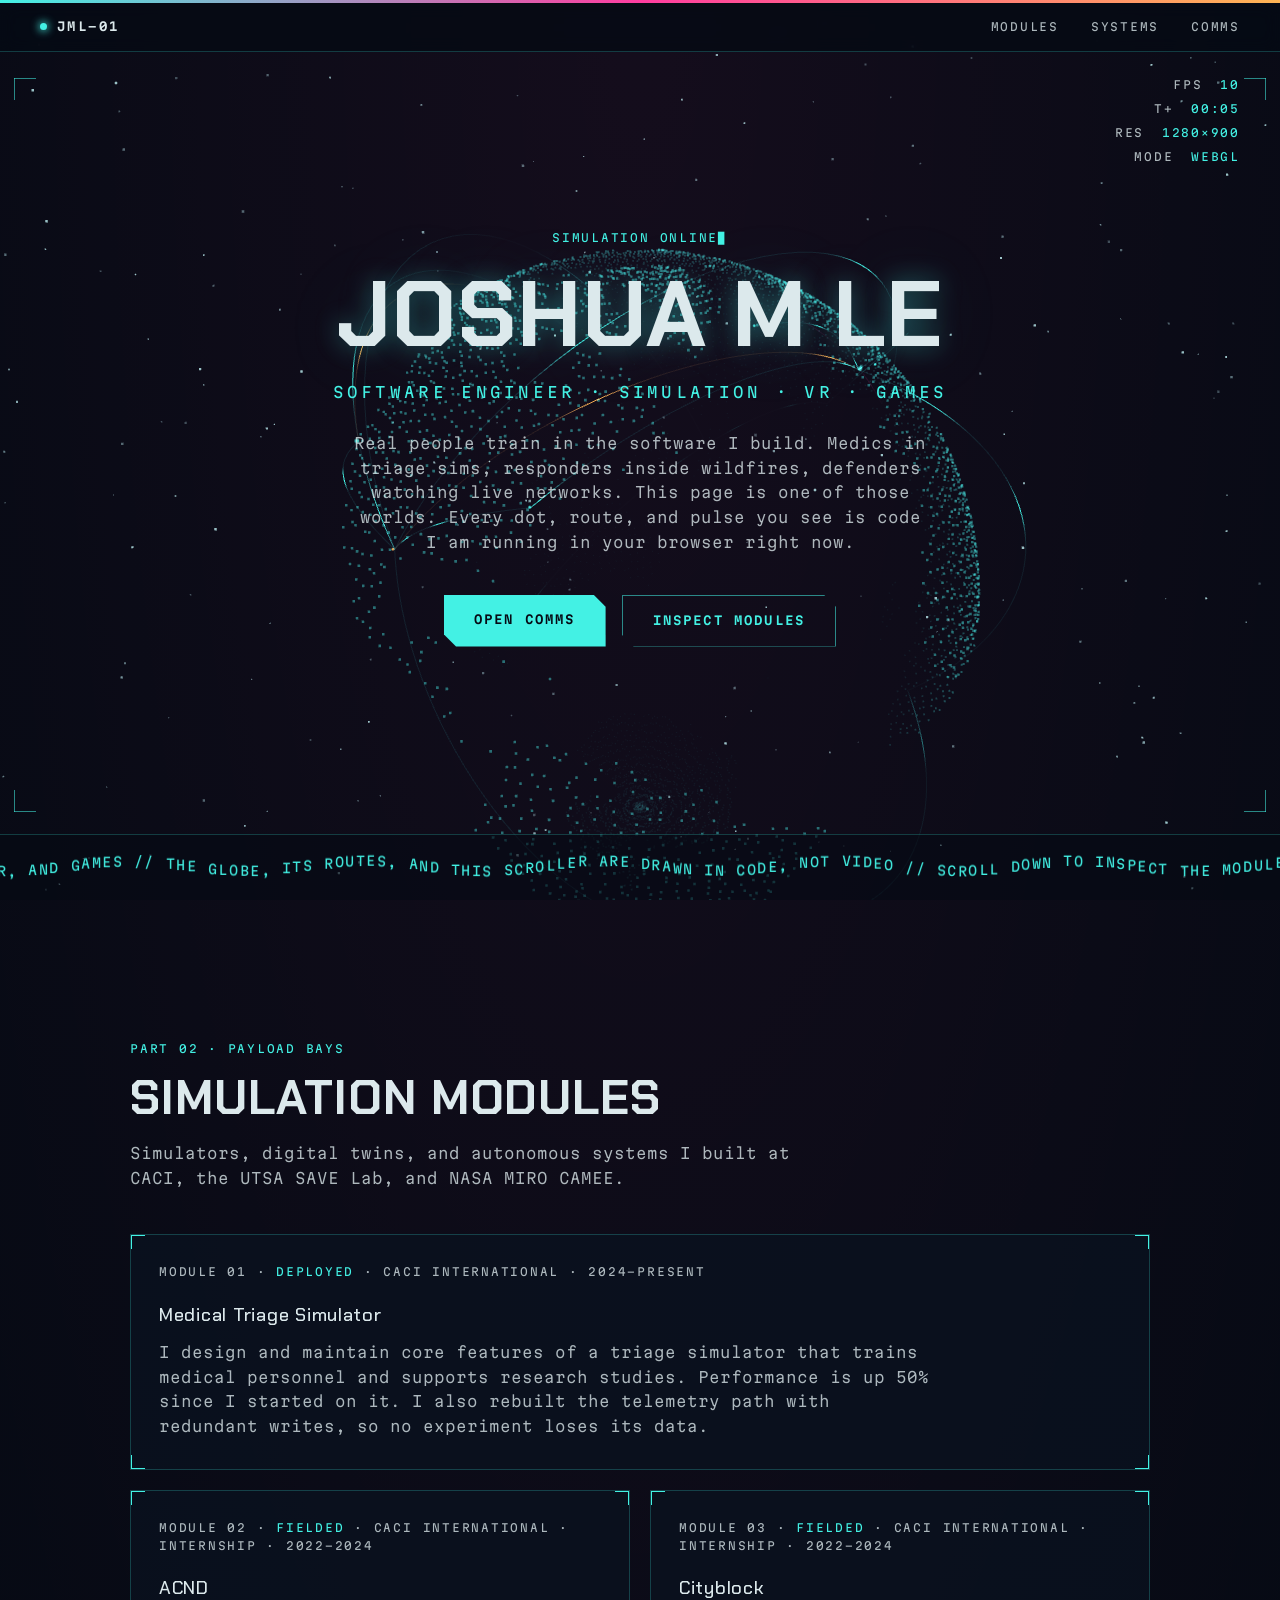
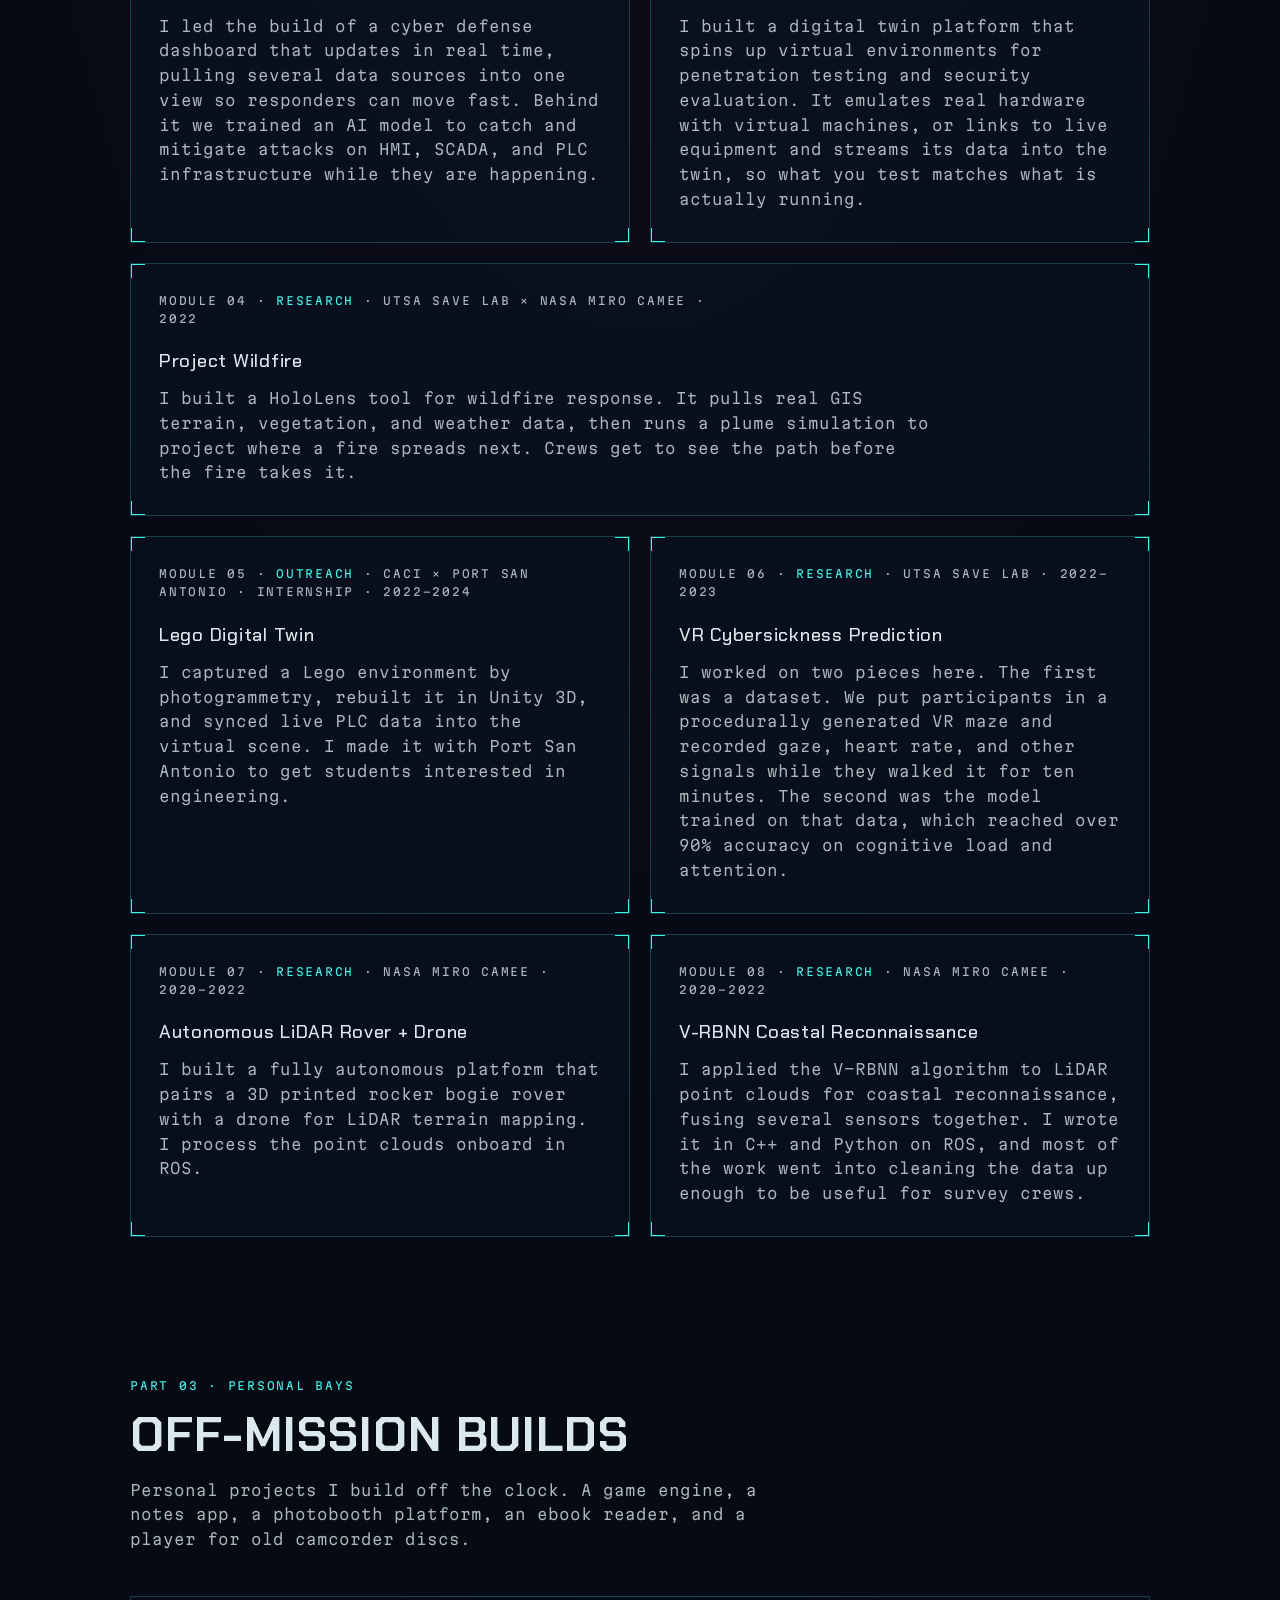
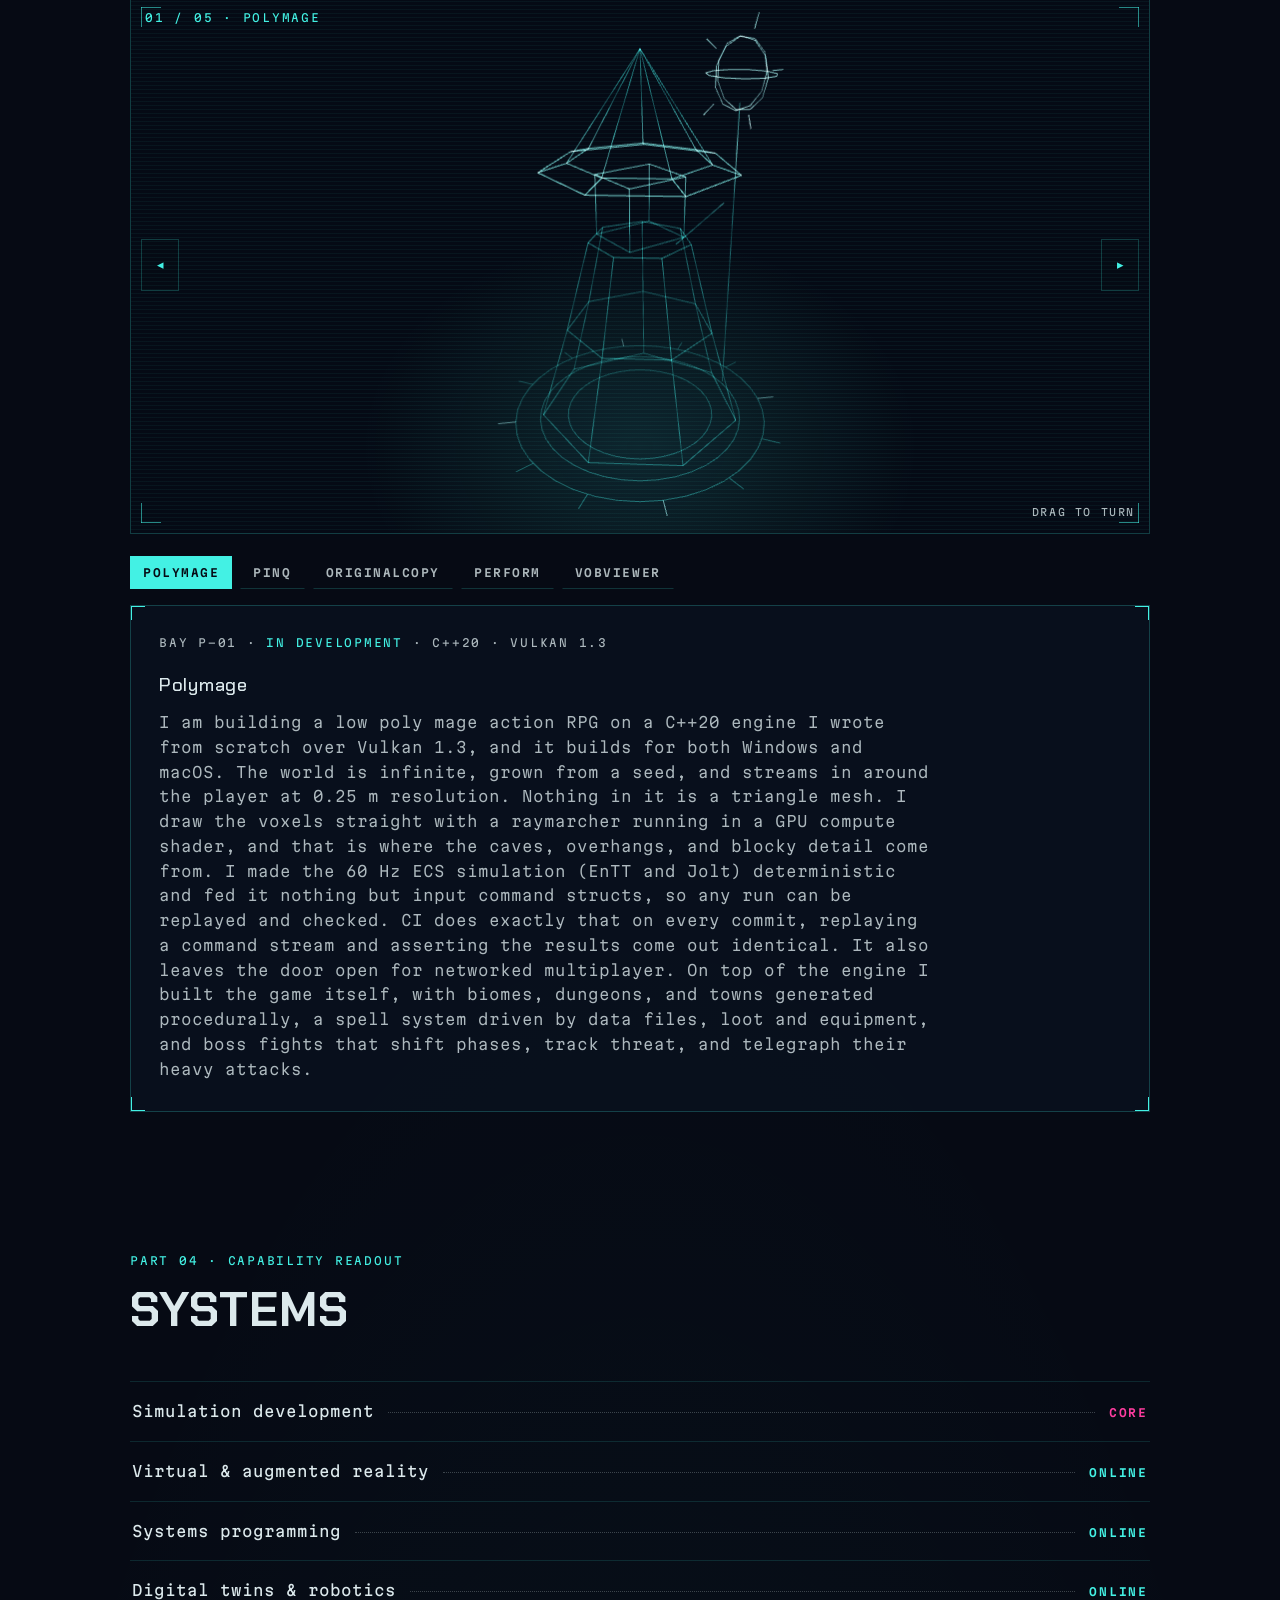
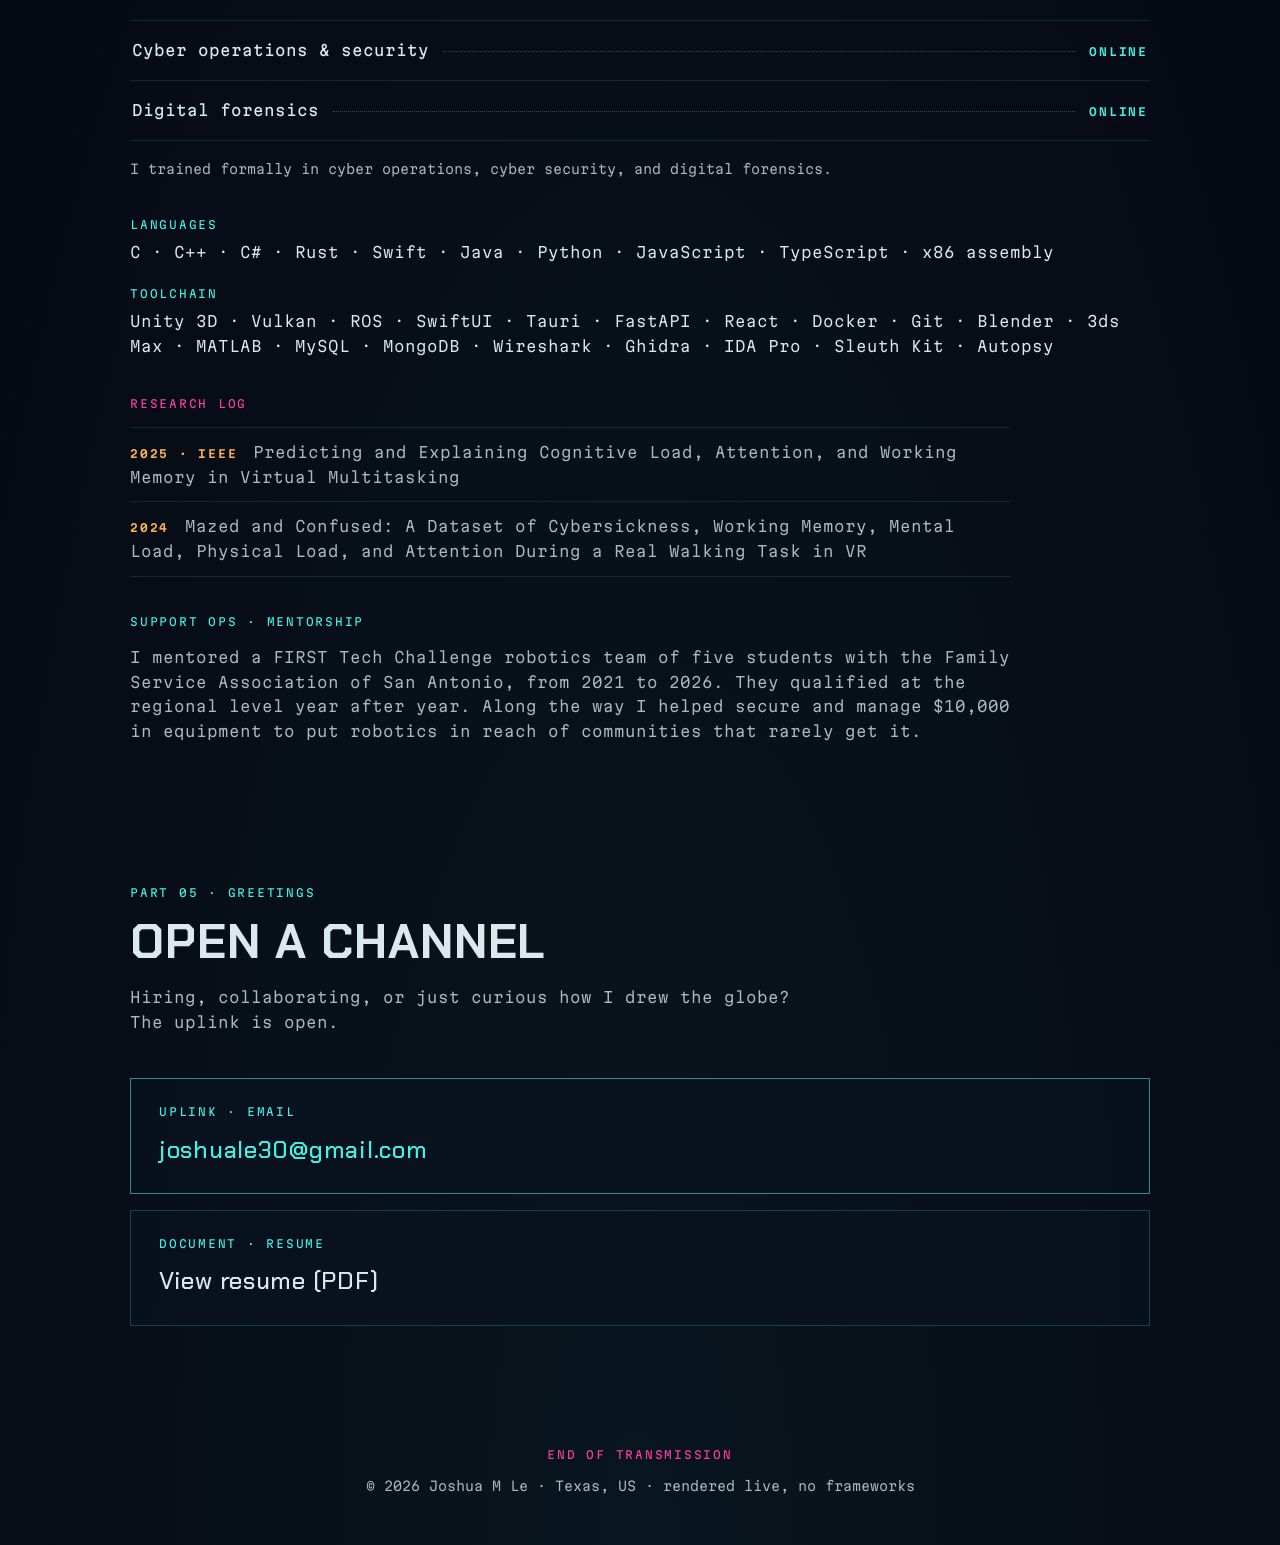
==== commit bef7efea: "Rewrite every project in first person, drop the colons Co-Authored-By: Claude Opus 5 <noreply@anthro" ====
--- a/index.html
+++ b/index.html
@@ -59,7 +59,7 @@
     <p class="sys-label hero-status">Simulation online<span class="cursor" aria-hidden="true">▊</span></p>
     <h1 class="hero-name">Joshua&nbsp;M&nbsp;Le</h1>
     <p class="hero-role">Software Engineer · Simulation · VR · Games</p>
-    <p class="hero-pitch">Real people train in the software I build: medics in triage sims, responders inside wildfires, defenders watching live networks. This page is one of those worlds. Every dot, route, and pulse you see is code running in your browser right now.</p>
+    <p class="hero-pitch">Real people train in the software I build. Medics in triage sims, responders inside wildfires, defenders watching live networks. This page is one of those worlds. Every dot, route, and pulse you see is code I am running in your browser right now.</p>
     <div class="hero-actions">
       <a class="btn btn-primary" href="#comms">Open comms</a>
       <a class="btn btn-ghost" href="#modules">Inspect modules</a>
@@ -82,7 +82,7 @@
     <header class="part-head">
       <p class="sys-label">Part 02 · payload bays</p>
       <h2 id="modules-h">Simulation modules</h2>
-      <p class="part-sub">Simulators, digital twins, and autonomous systems built at CACI, the UTSA SAVE Lab, and NASA MIRO CAMEE.</p>
+      <p class="part-sub">Simulators, digital twins, and autonomous systems I built at CACI, the UTSA SAVE Lab, and NASA MIRO CAMEE.</p>
     </header>
 
     <div class="bay-grid">
@@ -94,37 +94,37 @@
       <article class="bay">
         <p class="sys-label bay-state">Module 02 · <span class="live">fielded</span> · CACI International · internship · 2022–2024</p>
         <h3 class="bay-title">ACND</h3>
-        <p>A cyber defense dashboard that updates in real time, pulling several data sources into a single view so responders can move fast. Behind it sits an AI model we trained to catch and mitigate attacks on HMI, SCADA, and PLC infrastructure while they are happening.</p>
+        <p>I led the build of a cyber defense dashboard that updates in real time, pulling several data sources into one view so responders can move fast. Behind it we trained an AI model to catch and mitigate attacks on HMI, SCADA, and PLC infrastructure while they are happening.</p>
       </article>
       <article class="bay">
         <p class="sys-label bay-state">Module 03 · <span class="live">fielded</span> · CACI International · internship · 2022–2024</p>
         <h3 class="bay-title">Cityblock</h3>
-        <p>A digital twin platform that spins up virtual environments for penetration testing and security evaluation. It emulates real hardware with virtual machines, or links to live equipment and streams its data into the twin, so what you test matches what is actually running.</p>
+        <p>I built a digital twin platform that spins up virtual environments for penetration testing and security evaluation. It emulates real hardware with virtual machines, or links to live equipment and streams its data into the twin, so what you test matches what is actually running.</p>
       </article>
       <article class="bay bay-wide">
         <p class="sys-label bay-state">Module 04 · <span class="live">research</span> · UTSA SAVE Lab × NASA MIRO CAMEE · 2022</p>
         <h3 class="bay-title">Project Wildfire</h3>
-        <p>A HoloLens tool for wildfire response. It pulls real GIS terrain, vegetation, and weather data, then runs a plume simulation to project where a fire spreads next. Crews get to see the path before the fire takes it.</p>
+        <p>I built a HoloLens tool for wildfire response. It pulls real GIS terrain, vegetation, and weather data, then runs a plume simulation to project where a fire spreads next. Crews get to see the path before the fire takes it.</p>
       </article>
       <article class="bay">
         <p class="sys-label bay-state">Module 05 · <span class="live">outreach</span> · CACI × Port San Antonio · internship · 2022–2024</p>
         <h3 class="bay-title">Lego Digital Twin</h3>
-        <p>A Lego environment captured by photogrammetry and rebuilt in Unity 3D, with live PLC data synced into the virtual scene. Built with Port San Antonio to get students interested in engineering.</p>
+        <p>I captured a Lego environment by photogrammetry, rebuilt it in Unity 3D, and synced live PLC data into the virtual scene. I made it with Port San Antonio to get students interested in engineering.</p>
       </article>
       <article class="bay">
         <p class="sys-label bay-state">Module 06 · <span class="live">research</span> · UTSA SAVE Lab · 2022–2023</p>
         <h3 class="bay-title">VR Cybersickness Prediction</h3>
-        <p>Two pieces of work. First the dataset: participants walked a procedurally generated VR maze for ten minutes while we recorded gaze, heart rate, and other signals. Then the model trained on it, which reached over 90% accuracy on cognitive load and attention.</p>
+        <p>I worked on two pieces here. The first was a dataset. We put participants in a procedurally generated VR maze and recorded gaze, heart rate, and other signals while they walked it for ten minutes. The second was the model trained on that data, which reached over 90% accuracy on cognitive load and attention.</p>
       </article>
       <article class="bay">
         <p class="sys-label bay-state">Module 07 · <span class="live">research</span> · NASA MIRO CAMEE · 2020–2022</p>
         <h3 class="bay-title">Autonomous LiDAR Rover + Drone</h3>
-        <p>A fully autonomous platform that pairs a 3D printed rocker bogie rover with a drone for LiDAR terrain mapping. The point clouds are processed onboard in ROS.</p>
+        <p>I built a fully autonomous platform that pairs a 3D printed rocker bogie rover with a drone for LiDAR terrain mapping. I process the point clouds onboard in ROS.</p>
       </article>
       <article class="bay">
         <p class="sys-label bay-state">Module 08 · <span class="live">research</span> · NASA MIRO CAMEE · 2020–2022</p>
         <h3 class="bay-title">V-RBNN Coastal Reconnaissance</h3>
-        <p>Coastal reconnaissance research applying the V-RBNN algorithm to LiDAR point clouds, fusing several sensors together. Written in C++ and Python on ROS, aimed at cleaning the data up enough to be useful for survey work.</p>
+        <p>I applied the V-RBNN algorithm to LiDAR point clouds for coastal reconnaissance, fusing several sensors together. I wrote it in C++ and Python on ROS, and most of the work went into cleaning the data up enough to be useful for survey crews.</p>
       </article>
     </div>
 
@@ -136,7 +136,7 @@
     <header class="part-head">
       <p class="sys-label">Part 03 · personal bays</p>
       <h2 id="offmission-h">Off-mission builds</h2>
-      <p class="part-sub">Personal projects, built off the clock: a game engine, a notes app, a photobooth platform, an ebook reader, and a player for old camcorder discs.</p>
+      <p class="part-sub">Personal projects I build off the clock. A game engine, a notes app, a photobooth platform, an ebook reader, and a player for old camcorder discs.</p>
     </header>
 
     <div class="holo">
@@ -159,12 +159,12 @@
         <div class="holo-panel bay" role="tabpanel" id="holo-panel-0" aria-labelledby="holo-tab-0" tabindex="0">
           <p class="sys-label bay-state">Bay P-01 · <span class="live">in development</span> · C++20 · Vulkan 1.3</p>
           <h3 class="bay-title">Polymage</h3>
-          <p>A low poly mage action RPG, running on a C++20 engine I wrote from scratch over Vulkan 1.3 that builds for both Windows and macOS. The world is infinite, grown from a seed, and streams in around the player at 0.25&nbsp;m resolution. Nothing in it is a triangle mesh. A raymarcher running in a GPU compute shader draws the voxels straight, and that is where the caves, overhangs, and blocky detail come from. The 60&nbsp;Hz ECS simulation (EnTT and Jolt) is deterministic and takes nothing but input command structs, so any run can be replayed and checked. CI does exactly that on every commit, replaying a command stream and asserting the results come out identical. It also leaves the door open for networked multiplayer. The game on top has biomes, dungeons, and towns generated procedurally, a spell system driven by data files, loot and equipment, and boss fights that shift phases, track threat, and telegraph their heavy attacks.</p>
+          <p>I am building a low poly mage action RPG on a C++20 engine I wrote from scratch over Vulkan 1.3, and it builds for both Windows and macOS. The world is infinite, grown from a seed, and streams in around the player at 0.25&nbsp;m resolution. Nothing in it is a triangle mesh. I draw the voxels straight with a raymarcher running in a GPU compute shader, and that is where the caves, overhangs, and blocky detail come from. I made the 60&nbsp;Hz ECS simulation (EnTT and Jolt) deterministic and fed it nothing but input command structs, so any run can be replayed and checked. CI does exactly that on every commit, replaying a command stream and asserting the results come out identical. It also leaves the door open for networked multiplayer. On top of the engine I built the game itself, with biomes, dungeons, and towns generated procedurally, a spell system driven by data files, loot and equipment, and boss fights that shift phases, track threat, and telegraph their heavy attacks.</p>
         </div>
         <div class="holo-panel bay" role="tabpanel" id="holo-panel-1" aria-labelledby="holo-tab-1" tabindex="0" hidden>
           <p class="sys-label bay-state">Bay P-02 · <span class="live">operational</span> · Rust · Tauri 2 · SolidJS</p>
           <h3 class="bay-title">Pinq</h3>
-          <p>A notes app for Windows and macOS that keeps everything on your own machine. Notes stay transparent and sit above your other windows, and you pull a fresh one out from the edge of the screen. Sync runs with no server in the middle: every change appends to a log, version vectors work out which deltas a device is missing, and the two machines trade them over a link encrypted end to end. An edit shows up on the other device in under a second. Tag and related note suggestions come from an ONNX model that runs on the device, so nothing you write ever leaves it.</p>
+          <p>I built a notes app for Windows and macOS that keeps everything on your own machine. Notes stay transparent and sit above your other windows, and you pull a fresh one out from the edge of the screen. Sync runs with no server in the middle. Every change appends to a log, version vectors work out which deltas a device is missing, and the two machines trade them over a link I encrypt end to end. An edit shows up on the other device in under a second. I run an ONNX model on the device for tag and related note suggestions, so nothing you write ever leaves it.</p>
           <p class="bay-links">
             <a href="https://pinq-note.vercel.app" target="_blank" rel="noopener">Visit site</a>
           <a href="https://github.com/Mininoob/pinq" target="_blank" rel="noopener">View source</a>
@@ -173,12 +173,12 @@
         <div class="holo-panel bay" role="tabpanel" id="holo-panel-2" aria-labelledby="holo-tab-2" tabindex="0" hidden>
           <p class="sys-label bay-state">Bay P-03 · <span class="live">shipped</span> · SwiftUI · FastAPI · Docker</p>
           <h3 class="bay-title">OriginalCopy</h3>
-          <p>A photobooth platform I built and shipped end to end. The booth itself is a SwiftUI app doing live camera capture and thermal receipt printing through the Epson ePOS SDK. Behind it, a FastAPI backend handles device enrollment, media, telemetry, and accounts for separate owners across five access roles, with claim and gallery pages for guests and a dashboard operators watch their booths from. It runs containerized behind Caddy and nginx, deployed by release with instant rollback.</p>
+          <p>I built and shipped a photobooth platform end to end. The booth itself is a SwiftUI app doing live camera capture and thermal receipt printing through the Epson ePOS SDK. Behind it I wrote a FastAPI backend that handles device enrollment, media, telemetry, and accounts for separate owners across five access roles, with claim and gallery pages for guests and a dashboard operators watch their booths from. I run it containerized behind Caddy and nginx and deploy by release, so I can roll back instantly.</p>
         </div>
         <div class="holo-panel bay" role="tabpanel" id="holo-panel-3" aria-labelledby="holo-tab-3" tabindex="0" hidden>
           <p class="sys-label bay-state">Bay P-04 · <span class="live">in development</span> · Kotlin · Compose Multiplatform</p>
           <h3 class="bay-title">Perform</h3>
-          <p>An ebook reader for Android that treats a foldable phone like a book, plus a small library app that runs on Windows and macOS. No account, no cloud. Your computer holds the library and the phone talks to it straight over the home network, or through Tailscale when you are away. You pair them by scanning a QR code carrying the computer's certificate fingerprint, so the phone trusts that one machine and nothing else. Every book is identified by the SHA-256 of its file, which means it stays recognizable after you move it or rename it. Kotlin on both ends: Jetpack Compose and Readium 3 on the phone, Compose Multiplatform with Ktor and SQLite on the desktop.</p>
+          <p>I am building an ebook reader for Android that treats a foldable phone like a book, plus a small library app that runs on Windows and macOS. No account, no cloud. Your computer holds the library and the phone talks to it straight over the home network, or through Tailscale when you are away. You pair them by scanning a QR code carrying the computer's certificate fingerprint, so the phone trusts that one machine and nothing else. I identify every book by the SHA-256 of its file, which means it stays recognizable after you move it or rename it. I wrote both ends in Kotlin, with Jetpack Compose and Readium 3 on the phone and Compose Multiplatform, Ktor and SQLite on the desktop.</p>
           <p class="bay-links">
             <a href="https://perform-mininoob.vercel.app" target="_blank" rel="noopener">Visit site</a>
           <a href="https://github.com/Mininoob/Perform" target="_blank" rel="noopener">View source</a>
@@ -187,7 +187,7 @@
         <div class="holo-panel bay" role="tabpanel" id="holo-panel-4" aria-labelledby="holo-tab-4" tabindex="0" hidden>
           <p class="sys-label bay-state">Bay P-05 · <span class="live">released</span> · Electron · ffmpeg</p>
           <h3 class="bay-title">VobViewer</h3>
-          <p>I made this for my own Sony DCR-DVD405, and it opens any camcorder disc finalized to the usual VIDEO_TS layout. Browsers and Electron cannot play MPEG-2 or AC-3, so it drives local ffmpeg and converts each recording to H.264 in the background. Scenes come up one at a time while you watch. Converted copies are cached, so a disc you have opened once loads instantly after that. Video gets deinterlaced, and the 5.1 mic audio folds down to stereo. The look is half the point: a molded plastic deck with green camcorder menus, a yellow highlight bar, and a library that stands your discs up as labeled mini DVDs in binder sleeves.</p>
+          <p>I made this for my own Sony DCR-DVD405, and it opens any camcorder disc finalized to the usual VIDEO_TS layout. Browsers and Electron cannot play MPEG-2 or AC-3, so I drive local ffmpeg and convert each recording to H.264 in the background. Scenes come up one at a time while you watch. I cache the converted copies, so a disc you have opened once loads instantly after that. Video gets deinterlaced, and the 5.1 mic audio folds down to stereo. The look is half the point. I gave it a molded plastic deck with green camcorder menus, a yellow highlight bar, and a library that stands your discs up as labeled mini DVDs in binder sleeves.</p>
           <p class="bay-links">
             <a href="https://vobviewer.vercel.app" target="_blank" rel="noopener">Visit site</a>
           <a href="https://github.com/Mininoob/VobViewer" target="_blank" rel="noopener">View source</a>
@@ -212,7 +212,7 @@
       <li><span class="sys-name">Cyber operations &amp; security</span><span class="sys-dots" aria-hidden="true"></span><span class="sys-state online">online</span></li>
       <li><span class="sys-name">Digital forensics</span><span class="sys-dots" aria-hidden="true"></span><span class="sys-state online">online</span></li>
     </ul>
-    <p class="fine">Formal training in cyber operations, cyber security, and digital forensics.</p>
+    <p class="fine">I trained formally in cyber operations, cyber security, and digital forensics.</p>
 
     <div class="manifest">
       <div class="manifest-row">
@@ -244,7 +244,7 @@
     <header class="part-head">
       <p class="sys-label">Part 05 · greetings</p>
       <h2 id="comms-h">Open a channel</h2>
-      <p class="part-sub">Hiring, collaborating, or just curious how the globe gets drawn? The uplink is open.</p>
+      <p class="part-sub">Hiring, collaborating, or just curious how I drew the globe? The uplink is open.</p>
     </header>
 
     <ul class="comms-list">
